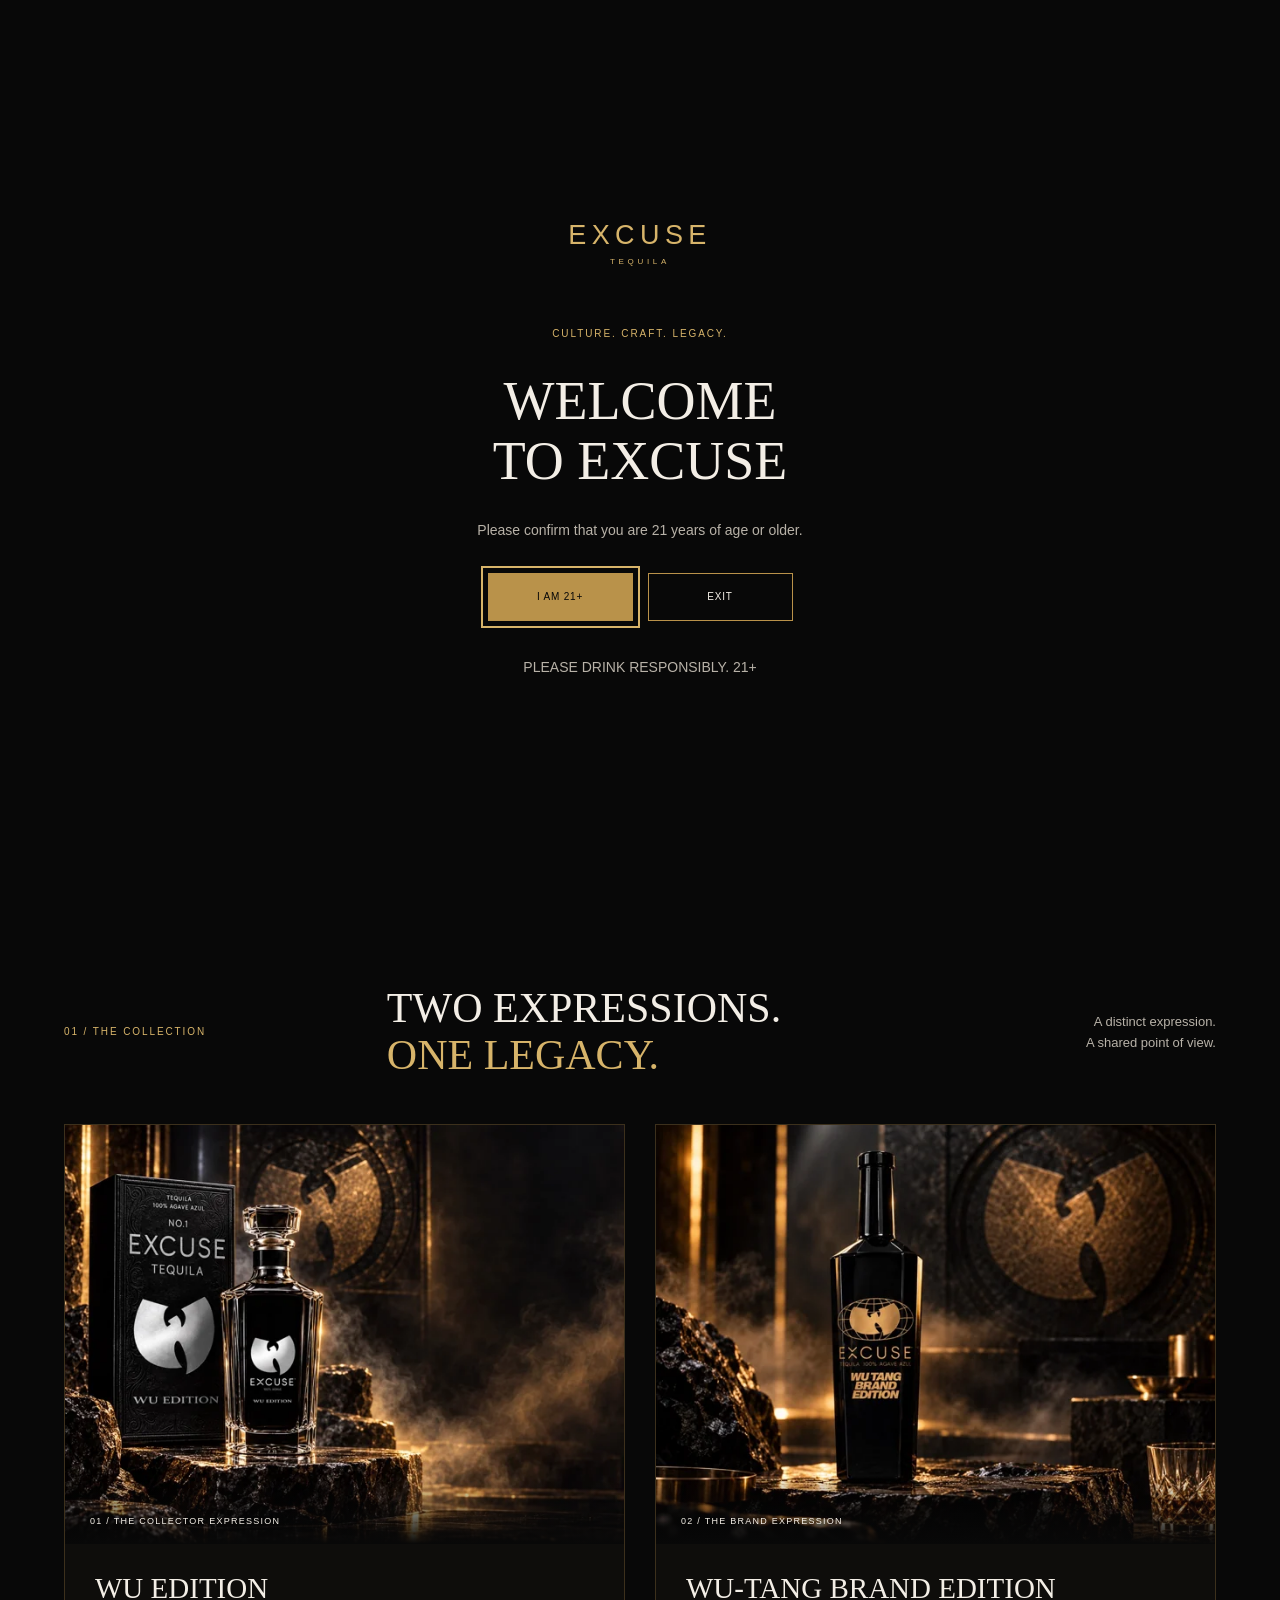
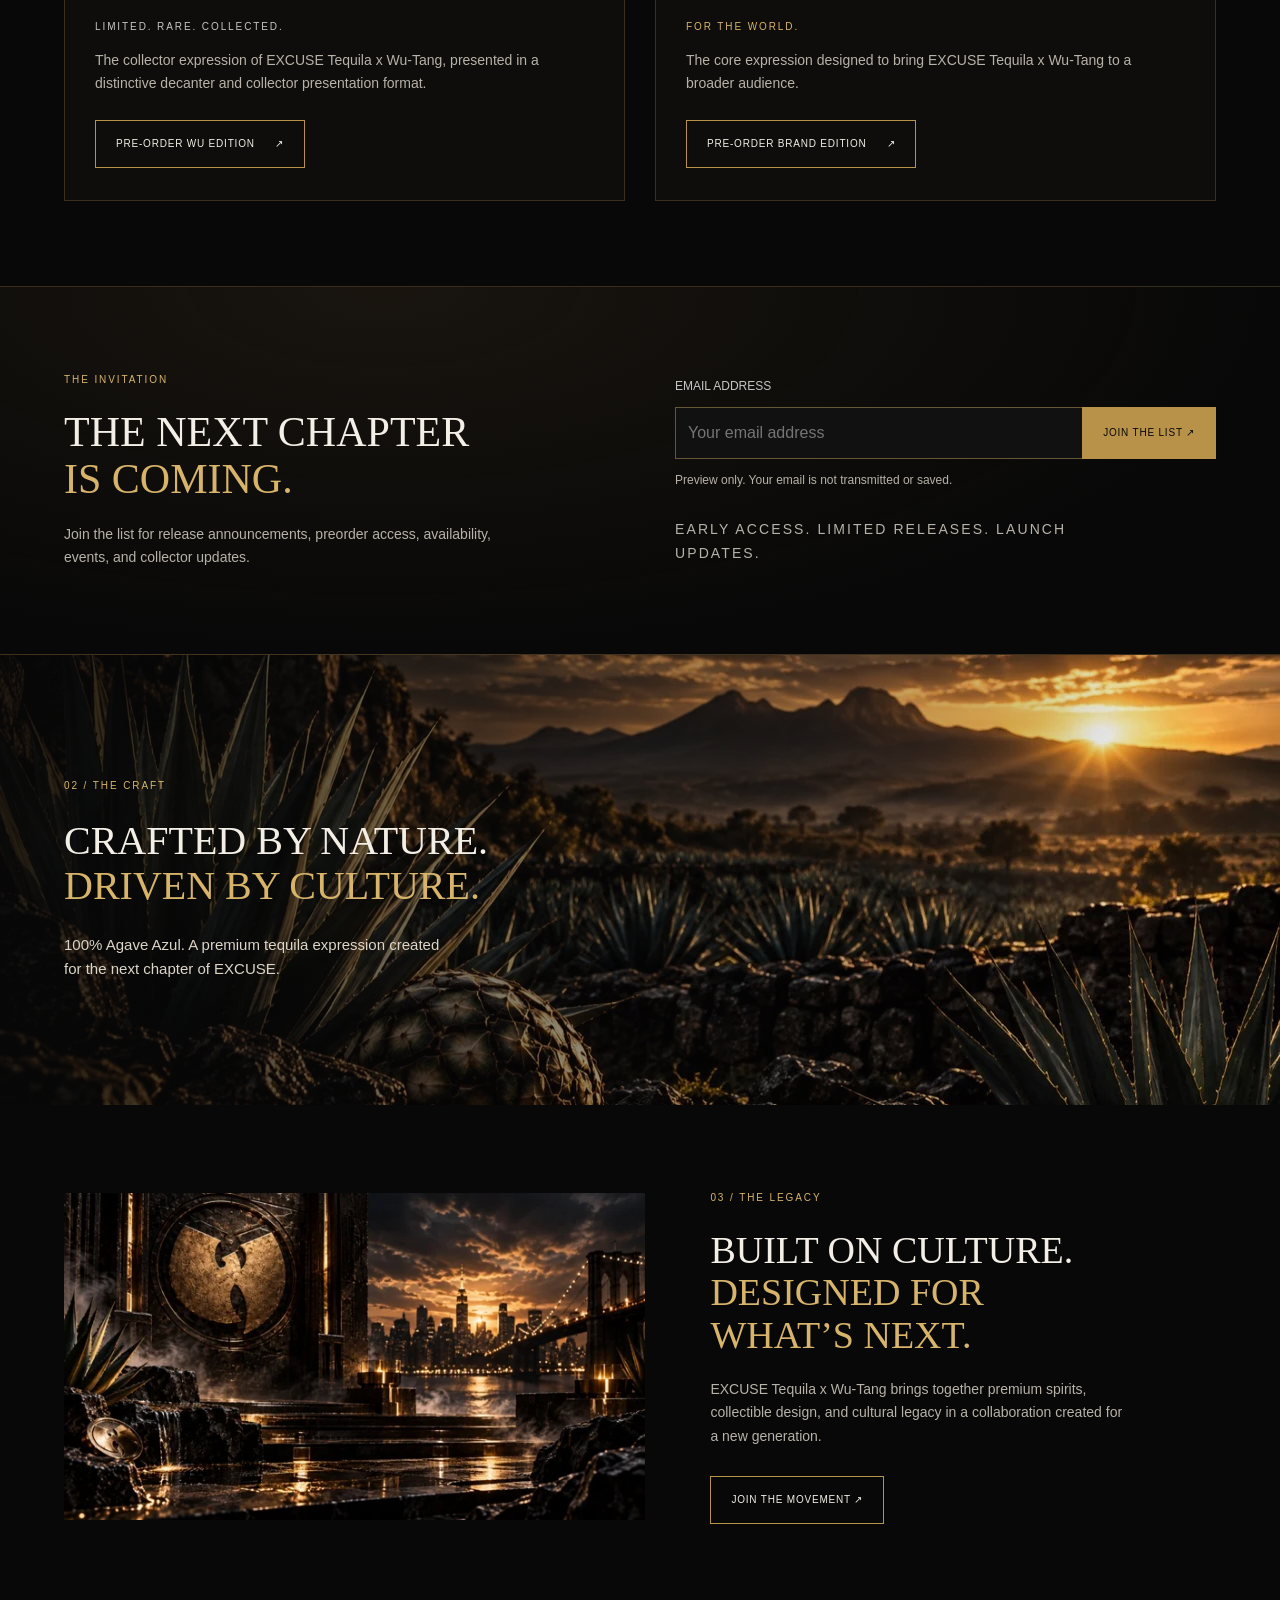
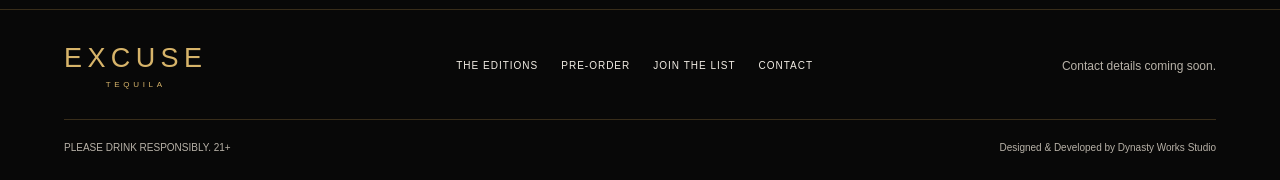
==== index.html @ 91ad71b2 "Publish coming-soon splash page with preorder interest preview" ====
<!doctype html>
<html lang="en"><head><meta charset="UTF-8"><meta name="viewport" content="width=device-width, initial-scale=1"><meta name="theme-color" content="#080808"><title>EXCUSE Tequila x Wu-Tang | Coming Soon</title><meta name="description" content="EXCUSE Tequila x Wu-Tang is coming soon. Discover the limited WU Edition and Wu-Tang Brand Edition and register for preorder access and launch updates."><meta property="og:title" content="EXCUSE Tequila x Wu-Tang | Coming Soon"><meta property="og:description" content="Two editions. One legacy. Register for preorder access and launch updates."><meta property="og:type" content="website"><meta property="og:image" content="https://ernestyearby-svg.github.io/wutang-excuse/hero-desktop.jpg"><link rel="preload" as="image" href="hero-desktop.webp" media="(min-width: 701px)"><link rel="preload" as="image" href="hero-mobile.webp" media="(max-width: 700px)"><link rel="stylesheet" href="styles.css?v=7"><script type="module" src="app.js?v=7"></script></head>
<body>
<dialog id="age-gate" aria-labelledby="age-title"><div class="gate-inner"><span class="wordmark">EXCUSE<small>TEQUILA</small></span><p class="eyebrow">CULTURE. CRAFT. LEGACY.</p><h2 id="age-title">WELCOME<br>TO EXCUSE</h2><p>Please confirm that you are 21 years of age or older.</p><div class="gate-actions"><button class="button gold" id="enter">I AM 21+</button><button class="button" id="exit">EXIT</button></div><p class="fine">PLEASE DRINK RESPONSIBLY. 21+</p></div></dialog>
<div id="site"><a class="skip" href="#main">Skip to content</a><header id="header"><a class="wordmark" href="#home" aria-label="EXCUSE Tequila home">EXCUSE<small>TEQUILA</small></a><nav aria-label="Main navigation"><a href="#editions">THE EDITIONS</a><button data-reserve>PRE-ORDER</button><a href="#signup">JOIN THE LIST</a></nav><button id="menu-toggle" aria-label="Open menu" aria-expanded="false" aria-controls="mobile-menu"><span></span><span></span></button></header>
<main id="main"><section class="hero" id="home"><picture><source media="(max-width:700px)" srcset="hero-mobile-640.webp 640w, hero-mobile.webp 720w" sizes="100vw"><img src="hero-desktop.webp" srcset="hero-desktop-640.webp 640w, hero-desktop.webp 1280w" sizes="100vw" width="1280" height="720" fetchpriority="high" alt="EXCUSE WU Edition decanter and presentation box beside the tall black Wu-Tang Brand Edition bottle"></picture><div class="hero-copy"><p class="eyebrow">EXCUSE TEQUILA x WU-TANG</p><h1>MORE THAN<br>TEQUILA.<em>IT’S A MOVEMENT.</em></h1><p class="hero-position">TWO EDITIONS. ONE LEGACY.</p><p class="hero-body">A collector expression and a bold brand edition, united by culture, craft, and legacy.</p><div class="hero-actions"><button class="button gold" data-reserve>PRE-ORDER <span aria-hidden="true">↗</span></button><a class="button" href="#editions">EXPLORE THE EDITIONS</a></div><p class="micro">100% AGAVE AZUL</p></div><div class="hero-caption"><span>THE COLLABORATION / COMING SOON</span><a href="#editions">DISCOVER BELOW ↓</a></div></section>
<section class="editions section" id="editions"><div class="section-heading"><p class="eyebrow">01 / THE COLLECTION</p><h2>TWO EXPRESSIONS.<br><em>ONE LEGACY.</em></h2><p>A distinct expression.<br>A shared point of view.</p></div><div class="edition-grid"><article><div class="product-image"><img src="wu-edition.webp" srcset="wu-edition-640.webp 640w, wu-edition.webp 1280w" sizes="(max-width:700px) 88vw, 45vw" width="1280" height="960" loading="lazy" alt="WU Edition crystal-style decanter with silver Wu treatment and presentation box"><span>01 / THE COLLECTOR EXPRESSION</span></div><div class="product-copy"><h3>WU EDITION</h3><p class="eyebrow silver">LIMITED. RARE. COLLECTED.</p><p>The collector expression of EXCUSE Tequila x Wu-Tang, presented in a distinctive decanter and collector presentation format.</p><button class="button" data-reserve="wu">PRE-ORDER WU EDITION <span aria-hidden="true">↗</span></button></div></article><article><div class="product-image"><img src="brand-edition.webp" srcset="brand-edition-640.webp 640w, brand-edition.webp 1280w" sizes="(max-width:700px) 88vw, 45vw" width="1280" height="960" loading="lazy" alt="Tall black Wu-Tang Brand Edition bottle with gold Wu and EXCUSE treatment"><span>02 / THE BRAND EXPRESSION</span></div><div class="product-copy"><h3>WU-TANG BRAND EDITION</h3><p class="eyebrow">FOR THE WORLD.</p><p>The core expression designed to bring EXCUSE Tequila x Wu-Tang to a broader audience.</p><button class="button" data-reserve="brand">PRE-ORDER BRAND EDITION <span aria-hidden="true">↗</span></button></div></article></div></section>
<section class="signup section" id="signup"><div><p class="eyebrow">THE INVITATION</p><h2>THE NEXT CHAPTER<br><em>IS COMING.</em></h2><p>Join the list for release announcements, preorder access, availability, events, and collector updates.</p></div><div><form id="signup-form"><label for="signup-email">EMAIL ADDRESS</label><div class="email-row"><input id="signup-email" name="email" type="email" autocomplete="email" placeholder="Your email address" required maxlength="254"><button class="button gold" type="submit">JOIN THE LIST ↗</button></div><p class="fine">Preview only. Your email is not transmitted or saved.</p></form><div id="signup-success" class="success" role="status" hidden><h3>YOU’RE ON THE LIST.</h3><p>Thank you for your interest in the next chapter.</p><p class="fine">Preview complete. No email has been submitted.</p></div><p class="micro signup-note">EARLY ACCESS. LIMITED RELEASES. LAUNCH UPDATES.</p></div></section>
<section class="craft" id="craft"><img src="agave.webp" srcset="agave-640.webp 640w, agave.webp 1280w" sizes="100vw" width="1280" height="720" alt="Agave plants in a valley at golden hour" loading="lazy"><div><p class="eyebrow">02 / THE CRAFT</p><h2>CRAFTED BY NATURE.<br><em>DRIVEN BY CULTURE.</em></h2><p>100% Agave Azul. A premium tequila expression created for the next chapter of EXCUSE.</p></div></section>
<section class="culture section" id="culture"><div class="culture-art"><img src="legacy.webp" srcset="legacy-640.webp 640w, legacy.webp 1280w" sizes="(max-width:700px) 88vw, 45vw" width="1280" height="720" alt="Approved stone architecture, gold light and New York skyline" loading="lazy"></div><div class="culture-copy"><p class="eyebrow">03 / THE LEGACY</p><h2>BUILT ON CULTURE.<br><em>DESIGNED FOR<br>WHAT’S NEXT.</em></h2><p>EXCUSE Tequila x Wu-Tang brings together premium spirits, collectible design, and cultural legacy in a collaboration created for a new generation.</p><a class="button" href="#signup">JOIN THE MOVEMENT ↗</a></div></section>
</main><footer id="contact"><div class="footer-top"><a class="wordmark" href="#home">EXCUSE<small>TEQUILA</small></a><nav aria-label="Footer navigation"><a href="#editions">THE EDITIONS</a><button data-reserve>PRE-ORDER</button><a href="#signup">JOIN THE LIST</a><a href="#contact-note">CONTACT</a></nav><p class="fine" id="contact-note">Contact details coming soon.</p></div><div class="footer-bottom"><span>PLEASE DRINK RESPONSIBLY. 21+</span><span>Designed &amp; Developed by Dynasty Works Studio</span></div></footer></div>
<dialog id="mobile-menu" aria-label="Navigation"><button class="close" id="menu-close" aria-label="Close menu">CLOSE ×</button><p class="eyebrow">EXCUSE TEQUILA x WU-TANG</p><nav><a href="#editions">The editions</a><button data-reserve>Pre-order</button><a href="#signup">Join the list</a></nav><p class="fine">TWO EDITIONS. ONE LEGACY.</p></dialog>
<dialog id="reservation" aria-labelledby="reserve-title"><button class="close" id="reserve-close" aria-label="Close reservation">CLOSE ×</button><div class="reserve-intro"><p class="eyebrow">YOUR NEXT CHAPTER</p><h2 id="reserve-title">RESERVE<br><em>YOUR EDITION.</em></h2><p>Register your preorder interest.</p><p class="fine">Preview reservation only. No payment, purchase or allocation. Details are not transmitted or saved.</p></div><form id="reserve-form"><div class="fields"><label>First Name<input name="firstName" autocomplete="given-name" required maxlength="80"></label><label>Last Name<input name="lastName" autocomplete="family-name" required maxlength="80"></label><label>Email<input name="email" type="email" autocomplete="email" required maxlength="254"></label><label>Mobile Phone<input name="phone" type="tel" autocomplete="tel" required pattern="[+0-9() .-]{7,25}" maxlength="25" title="Enter a phone number with 7–25 characters."></label><label>State<select name="state" autocomplete="address-level1" required><option value="">Select state</option></select></label><label>Zip Code<input name="zip" autocomplete="postal-code" inputmode="numeric" pattern="[0-9]{5}(-[0-9]{4})?" maxlength="10" title="Enter a five-digit ZIP code or ZIP+4." required></label><label>Product<select name="edition" required><option value="wu">WU Edition</option><option value="brand">Brand Edition</option></select></label><label>Quantity<select name="quantity" required><option>1</option><option>2</option><option>3</option><option>4+</option></select></label></div><label class="check"><input type="checkbox" name="age" required><span>I confirm that I am 21 years of age or older.</span></label><label class="check"><input type="checkbox" name="consent" required><span>I agree to receive updates regarding EXCUSE Tequila availability and release information.</span></label><button class="button gold submit" type="submit">CONTINUE TO PRE-ORDER ↗</button></form><div id="reserve-success" class="success" role="status" tabindex="-1" hidden><p class="eyebrow">PREVIEW CONFIRMATION</p><h3>YOU’RE ON THE LIST.</h3><p>Your EXCUSE Tequila preorder interest has been received. We’ll contact you with availability and next steps.</p><p class="fine">This is a demonstration of the confirmation experience. No details were submitted, and no reservation or follow-up was created.</p><button class="button" id="reserve-done">BACK TO THE COLLECTION</button></div></dialog>
</body></html>
---- styles.css ----
:root{color-scheme:dark;--bg:#080808;--panel:#111;--gold:#b9924a;--warm:#d7b46a;--ivory:#f3eee6;--silver:#c6c6c6;--muted:#b8b2a8;--line:#b9924a45}*{box-sizing:border-box}html{scroll-behavior:smooth;scroll-padding-top:90px}body{margin:0;background:var(--bg);color:var(--ivory);font:16px/1.65 Arial,Helvetica,sans-serif}body:has(dialog[open]){overflow:hidden}a{color:inherit;text-decoration:none}button,input,select{font:inherit}button{cursor:pointer;color:inherit}button,a,input,select{-webkit-tap-highlight-color:transparent}button:focus-visible,a:focus-visible,input:focus-visible,select:focus-visible{outline:2px solid var(--warm);outline-offset:5px}h1,h2,h3,p{margin:0}h1,h2,h3{font-family:Georgia,'Times New Roman',serif;font-weight:400;line-height:1.12}em{font-style:normal;color:var(--warm)}img{display:block;max-width:100%}[hidden]{display:none!important}.eyebrow{font-size:10px;letter-spacing:.19em;color:var(--warm)}.fine{font-size:12px;line-height:1.6;color:var(--muted)}.micro{font-size:9px;letter-spacing:.15em}.silver{color:var(--silver)}.wordmark{display:inline-block;font-size:27px;letter-spacing:.2em;line-height:1;color:var(--warm)}.wordmark small{display:block;text-align:center;font-size:8px;letter-spacing:.46em;margin-top:9px}.button{display:inline-flex;justify-content:center;align-items:center;gap:20px;min-height:48px;padding:14px 20px;border:1px solid var(--gold);background:transparent;color:var(--ivory);font-size:10px;letter-spacing:.08em;line-height:1.4;transition:background .2s,color .2s}.button:hover{background:var(--gold);color:var(--bg)}.gold{background:var(--gold);color:var(--bg)}.gold:hover{background:var(--warm)}header{height:80px;position:fixed;inset:0 0 auto;z-index:10;display:flex;justify-content:space-between;align-items:center;padding:0 4%;border-bottom:1px solid var(--line);background:linear-gradient(#080808bb,#08080822);transition:background .25s}header.scrolled{background:#080808f5}nav{display:flex;align-items:center;gap:32px}nav a,nav button{font-size:10px;letter-spacing:.1em;min-height:44px;display:flex;align-items:center;background:none;border:0;padding:0}nav a:hover,nav button:hover{color:var(--warm)}header nav>a:last-child{border:1px solid var(--gold);padding:0 22px}#menu-toggle{display:none}.hero{position:relative;min-height:720px;height:100svh;max-height:1040px;display:flex;align-items:center;border-bottom:1px solid var(--line);isolation:isolate;padding-top:80px}.hero picture{position:absolute;inset:80px 0 0;z-index:-2;background:#0b0906}.hero picture img{width:100%;height:100%;object-fit:contain}.hero:after{content:'';position:absolute;inset:80px 0 0;z-index:-1;background:linear-gradient(90deg,transparent 50%,#08080845)}.hero-copy{margin-left:55%;width:41%;padding:40px 0}.hero h1{font-size:clamp(44px,4.6vw,72px);letter-spacing:-.025em;margin:24px 0}.hero h1 em{display:block;font-size:.51em;letter-spacing:.015em;line-height:1.5}.hero-position{font-size:11px;letter-spacing:.15em;margin:22px 0 14px}.hero-body{font-size:14px;max-width:370px;color:#d1c9bc}.hero-actions{display:flex;gap:12px;margin:25px 0}.hero-caption{position:absolute;bottom:24px;left:4%;right:4%;display:flex;justify-content:space-between;font-size:9px;letter-spacing:.15em;color:var(--muted)}.section{padding:85px 5%}.section-heading{display:grid;grid-template-columns:1fr 1.7fr 1fr;align-items:center;gap:25px;margin-bottom:45px}.section-heading h2{font-size:42px}.section-heading>p:last-child{text-align:right;color:var(--muted);font-size:13px}.edition-grid{display:grid;grid-template-columns:1fr 1fr;gap:30px}.edition-grid article{border:1px solid var(--line);background:#0e0d0b;display:flex;flex-direction:column}.product-image{position:relative}.product-image img{width:100%;height:auto;aspect-ratio:4/3;object-fit:contain}.product-image>span{position:absolute;bottom:0;left:0;right:0;padding:35px 25px 15px;background:linear-gradient(transparent,#080808);font-size:9px;letter-spacing:.14em}.product-copy{padding:28px 30px 32px;flex:1;display:flex;flex-direction:column;align-items:flex-start}.product-copy h3{font-size:29px}.product-copy .eyebrow{margin:14px 0}.product-copy>p:not(.eyebrow){font-size:14px;color:var(--muted);margin-bottom:25px;max-width:460px}.product-copy .button{margin-top:auto}.signup{border-block:1px solid var(--line);background:radial-gradient(ellipse at 30% 0,#32271966,transparent 70%);display:grid;grid-template-columns:1fr 1fr;gap:70px;align-items:center}.signup h2{font-size:42px;margin:20px 0}.signup>div>p:not(.eyebrow){max-width:450px;font-size:14px;color:var(--muted)}label{display:block;font-size:12px;color:var(--silver)}input,select{border:1px solid #665735;background:#111;color:var(--ivory);border-radius:0;padding:12px;min-height:48px;width:100%;font-size:16px;min-width:0}input:focus,select:focus{border-color:var(--warm)}.email-row{display:flex;margin-top:10px}.email-row input{flex:1;border-right:0}.email-row button{white-space:nowrap}.signup form .fine{margin-top:12px}.signup-note{margin-top:28px;color:var(--warm)}.craft{position:relative;min-height:450px;display:flex;align-items:center;padding:65px 5%;isolation:isolate}.craft>img{position:absolute;inset:0;z-index:-2;width:100%;height:100%;object-fit:cover}.craft:after{content:'';position:absolute;inset:0;z-index:-1;background:linear-gradient(90deg,#080808e6,#08080866,transparent)}.craft h2{font-size:40px;margin:24px 0}.craft p:last-child{max-width:390px;font-size:15px;color:#ddd5c8}.culture{display:grid;grid-template-columns:1.15fr 1fr;align-items:center;gap:65px}.culture-art img{width:100%;height:auto;aspect-ratio:16/9}.culture h2{font-size:38px;margin:22px 0}.culture-copy>p:not(.eyebrow){font-size:14px;color:var(--muted);max-width:420px}.culture .button{margin-top:28px}footer{padding:35px 5% 24px;border-top:1px solid var(--line)}.footer-top{display:flex;align-items:center;justify-content:space-between;gap:25px;padding-bottom:30px}.footer-top nav{gap:23px}.footer-bottom{border-top:1px solid var(--line);padding-top:20px;display:flex;justify-content:space-between;gap:20px;font-size:10px;color:var(--muted)}dialog{border:0;padding:0;color:var(--ivory);background:var(--bg)}dialog::backdrop{background:#000b;backdrop-filter:blur(5px)}#age-gate{width:100%;height:100%;max-width:none;max-height:none;margin:0;display:none;place-items:center;padding:30px}#age-gate[open]{display:grid}.gate-inner{text-align:center;width:min(100%,470px)}.gate-inner>.wordmark{margin-bottom:60px}.gate-inner h2{font-size:54px;margin:28px 0}.gate-inner>p:not(.eyebrow){color:var(--muted);font-size:14px}.gate-actions{display:flex;justify-content:center;gap:15px;margin:30px 0}.gate-actions .button{min-width:145px}.gate-inner .fine{margin-top:35px}#mobile-menu{width:100%;height:100%;max-width:none;max-height:none;padding:110px 8%;margin:0}#mobile-menu nav{display:flex;flex-direction:column;align-items:flex-start;gap:25px;margin:55px 0}#mobile-menu nav a,#mobile-menu nav button{font:36px Georgia,serif;letter-spacing:0}.close{position:absolute;right:24px;top:20px;border:0;background:transparent;font-size:11px;letter-spacing:.1em;min-height:44px;padding:10px}#reservation{width:min(680px,100%);max-width:100%;height:100dvh;max-height:100%;margin:0 0 0 auto;border-left:1px solid var(--line);padding:75px 40px 40px;overflow-y:auto}.reserve-intro h2{font-size:43px;margin:17px 0}.reserve-intro>p:not(.eyebrow){margin-top:10px}.reserve-intro .fine{max-width:490px}.fields{display:grid;grid-template-columns:1fr 1fr;gap:18px;margin:30px 0}.fields input,.fields select{margin-top:6px}.check{display:flex;gap:12px;margin:18px 0;align-items:flex-start;font-size:12px}.check input{width:19px;min-height:19px;height:19px;flex:none;accent-color:var(--gold);margin:2px 0}.submit{width:100%;margin-top:12px}.success{padding:28px 0}.success h3{font-size:30px;margin:12px 0 20px}.success p{margin-bottom:18px}.skip{position:fixed;top:-100px;left:20px;z-index:100;background:#080808;padding:12px}.skip:focus{top:10px}
@media(max-width:1100px){.hero h1{font-size:48px}.hero-actions{flex-direction:column;align-items:flex-start}.hero-actions .button{min-width:225px}.section-heading{grid-template-columns:1fr 2fr}.section-heading>p:last-child{display:none}.culture{gap:35px}.culture h2{font-size:30px}.signup{gap:35px}.signup h2{font-size:35px}.footer-top{flex-wrap:wrap}.footer-top>.fine{width:100%}}
@media(min-width:701px) and (max-width:900px){.hero{min-height:680px;height:85svh;max-height:800px}.hero-copy{width:42%;margin-left:54%}.hero h1{font-size:40px}.hero-body{font-size:13px}.hero-position{font-size:9px}.hero-copy>.eyebrow{font-size:9px}.hero picture img{object-fit:cover;object-position:left center}.section{padding:60px 5%}.section-heading h2{font-size:36px}.product-copy{padding:23px}.product-copy h3{font-size:24px}.edition-grid{gap:20px}.signup{grid-template-columns:1fr}.culture{grid-template-columns:1fr 1fr}.culture h2{font-size:28px}}
@media(max-width:700px){header{height:68px;padding:0 6%;background:#080808de}header nav{display:none}#menu-toggle{display:flex;justify-content:center;flex-direction:column;gap:7px;width:44px;height:44px;background:none;border:0}#menu-toggle span{height:1px;width:26px;background:var(--ivory)}.wordmark{font-size:25px}.hero{height:auto;min-height:100svh;max-height:none;display:block;padding-top:68px}.hero picture{position:relative;inset:auto;display:block;width:100%;height:clamp(310px,43svh,430px);z-index:auto;overflow:hidden}.hero picture img{object-fit:cover;object-position:center 58%;height:100%;width:100%}.hero:after,.hero-caption{display:none}.hero-copy{width:auto;margin:0;padding:23px 6% 29px;text-align:center;background:linear-gradient(#100d08,#080808)}.hero h1{font-size:38px;margin:12px 0}.hero h1 em{font-size:.58em}.hero-copy>.eyebrow{font-size:9px;letter-spacing:.12em}.hero-position{margin:14px 0 9px;font-size:10px}.hero-body{font-size:13px;max-width:360px;margin:auto}.hero-actions{flex-direction:row;align-items:stretch;gap:9px;margin:18px 0}.hero-actions .button{min-width:0;flex:1;padding:12px 9px;font-size:9px;gap:9px}.hero .micro{font-size:8px}.section{padding:48px 6%}.section-heading{display:block;margin-bottom:28px}.section-heading h2{font-size:34px;margin-top:18px}.edition-grid{grid-template-columns:1fr;gap:28px}.product-copy{padding:25px}.product-copy h3{font-size:27px}.product-copy .button{width:100%}.signup{grid-template-columns:1fr;gap:28px}.signup h2{font-size:34px}.email-row{flex-direction:column;gap:10px}.email-row input{border-right:1px solid #665735}.craft{min-height:430px;padding:48px 6%}.craft h2{font-size:29px}.craft p:last-child{font-size:14px}.craft:after{background:#08080888}.culture{grid-template-columns:1fr;gap:28px}.culture h2{font-size:34px}.footer-top{align-items:flex-start;gap:25px}.footer-top nav{width:100%;flex-wrap:wrap;gap:10px 24px}.footer-bottom{flex-direction:column;gap:12px}.gate-inner>.wordmark{margin-bottom:35px}.gate-inner h2{font-size:44px}.gate-actions .button{min-width:0;flex:1}#reservation{padding:74px 22px 30px}.reserve-intro h2{font-size:36px}.fields{gap:15px 12px}.fields label{font-size:11px}}
@media(max-width:360px){.fields{grid-template-columns:1fr}.hero-actions{flex-direction:column}.hero h1{font-size:34px}}
@media(prefers-reduced-motion:reduce){html{scroll-behavior:auto}*{animation:none!important;transition:none!important}}
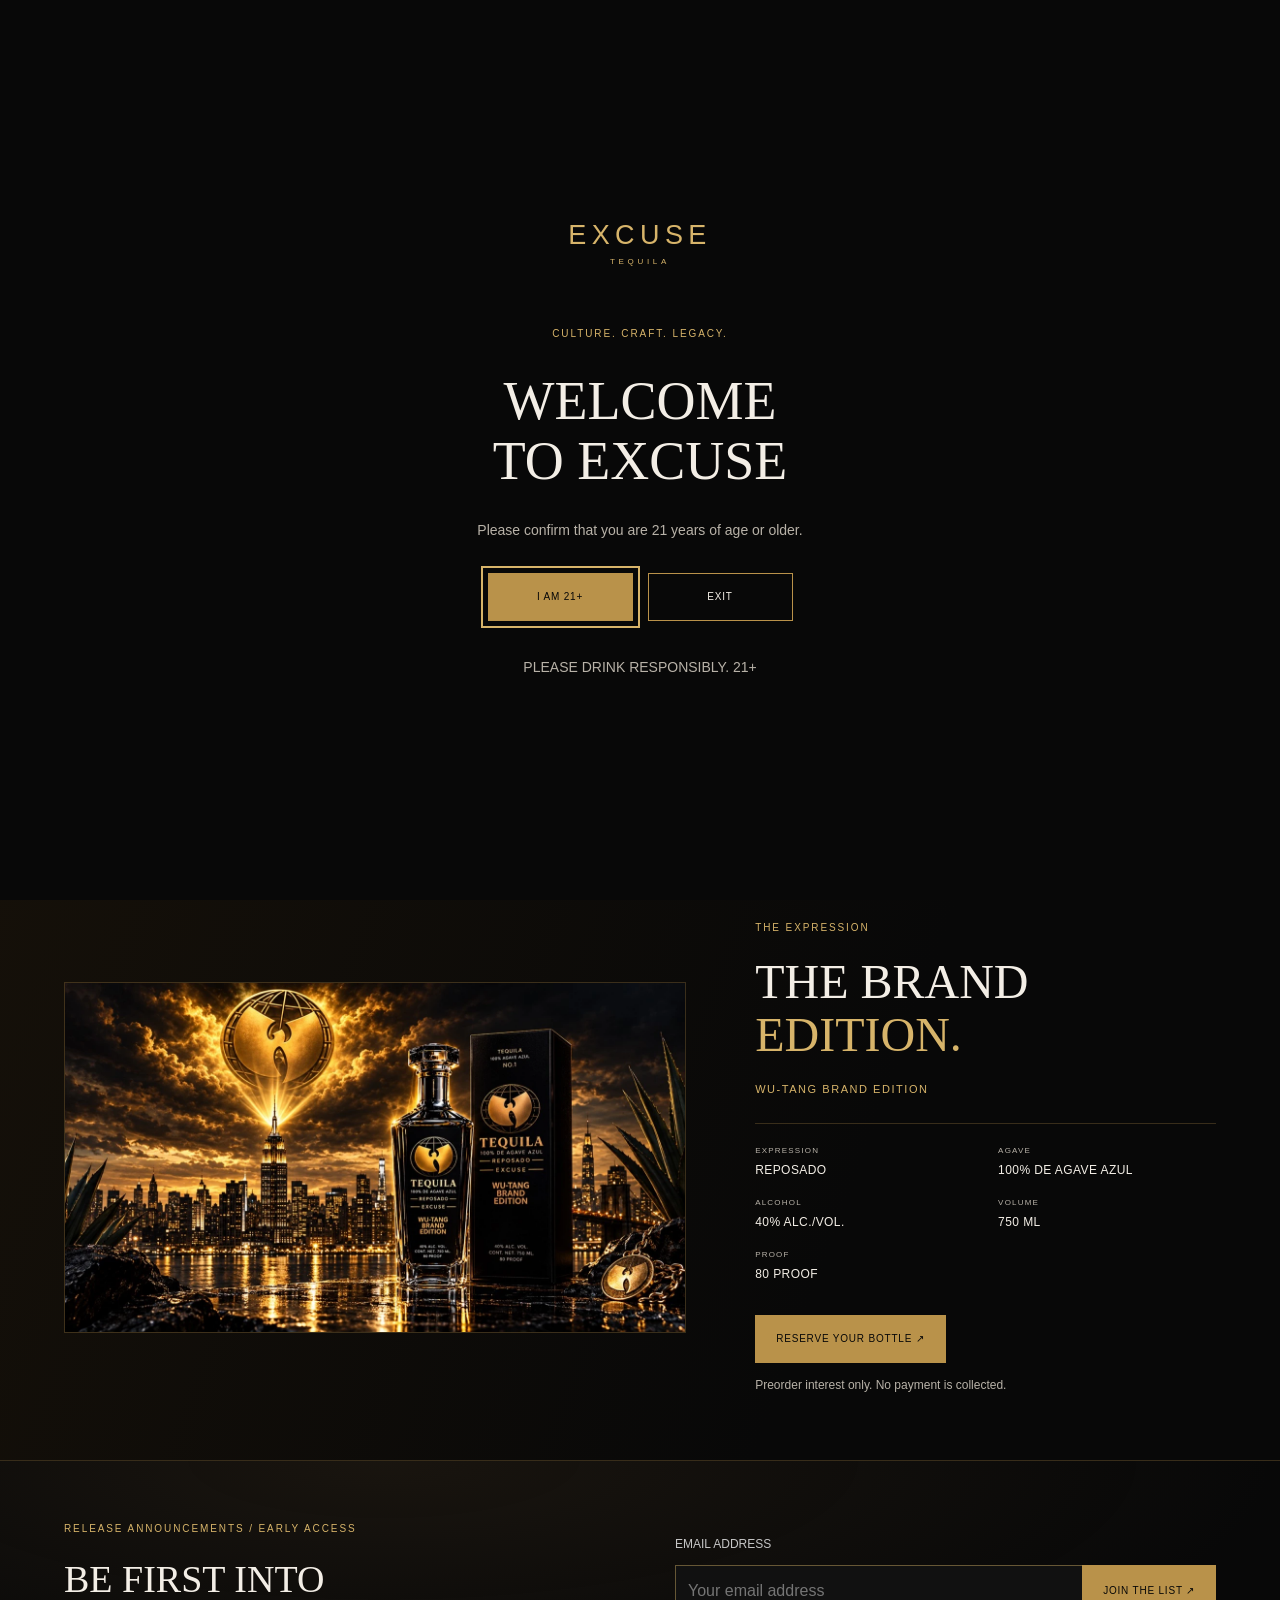
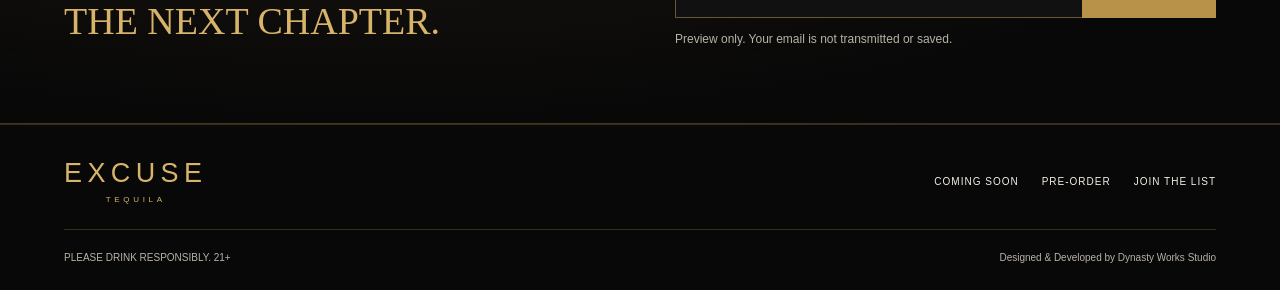
==== commit db41303e: "Update splash page with approved NYC Reposado artwork" ====
--- a/index.html
+++ b/index.html
@@ -1,14 +1,12 @@
 <!doctype html>
-<html lang="en"><head><meta charset="UTF-8"><meta name="viewport" content="width=device-width, initial-scale=1"><meta name="theme-color" content="#080808"><title>EXCUSE Tequila x Wu-Tang | Coming Soon</title><meta name="description" content="EXCUSE Tequila x Wu-Tang is coming soon. Discover the limited WU Edition and Wu-Tang Brand Edition and register for preorder access and launch updates."><meta property="og:title" content="EXCUSE Tequila x Wu-Tang | Coming Soon"><meta property="og:description" content="Two editions. One legacy. Register for preorder access and launch updates."><meta property="og:type" content="website"><meta property="og:image" content="https://ernestyearby-svg.github.io/wutang-excuse/hero-desktop.jpg"><link rel="preload" as="image" href="hero-desktop.webp" media="(min-width: 701px)"><link rel="preload" as="image" href="hero-mobile.webp" media="(max-width: 700px)"><link rel="stylesheet" href="styles.css?v=7"><script type="module" src="app.js?v=7"></script></head>
+<html lang="en"><head><meta charset="UTF-8"><meta name="viewport" content="width=device-width, initial-scale=1"><meta name="theme-color" content="#080808"><title>EXCUSE Tequila x Wu-Tang | Coming Soon</title><meta name="description" content="EXCUSE Tequila x Wu-Tang Brand Edition Reposado is coming soon. Register for preorder interest and launch updates."><meta property="og:title" content="EXCUSE Tequila x Wu-Tang | Coming Soon"><meta property="og:description" content="Reposado. Rooted in culture. Register for preorder interest and launch updates."><meta property="og:type" content="website"><meta property="og:image" content="https://ernestyearby-svg.github.io/wutang-excuse/nyc-hero.webp"><link rel="preload" as="image" href="nyc-hero.webp" media="(min-width: 701px)"><link rel="preload" as="image" href="nyc-mobile.webp" media="(max-width: 700px)"><link rel="stylesheet" href="styles.css?v=8"><script type="module" src="app.js?v=8"></script></head>
 <body>
 <dialog id="age-gate" aria-labelledby="age-title"><div class="gate-inner"><span class="wordmark">EXCUSE<small>TEQUILA</small></span><p class="eyebrow">CULTURE. CRAFT. LEGACY.</p><h2 id="age-title">WELCOME<br>TO EXCUSE</h2><p>Please confirm that you are 21 years of age or older.</p><div class="gate-actions"><button class="button gold" id="enter">I AM 21+</button><button class="button" id="exit">EXIT</button></div><p class="fine">PLEASE DRINK RESPONSIBLY. 21+</p></div></dialog>
-<div id="site"><a class="skip" href="#main">Skip to content</a><header id="header"><a class="wordmark" href="#home" aria-label="EXCUSE Tequila home">EXCUSE<small>TEQUILA</small></a><nav aria-label="Main navigation"><a href="#editions">THE EDITIONS</a><button data-reserve>PRE-ORDER</button><a href="#signup">JOIN THE LIST</a></nav><button id="menu-toggle" aria-label="Open menu" aria-expanded="false" aria-controls="mobile-menu"><span></span><span></span></button></header>
-<main id="main"><section class="hero" id="home"><picture><source media="(max-width:700px)" srcset="hero-mobile-640.webp 640w, hero-mobile.webp 720w" sizes="100vw"><img src="hero-desktop.webp" srcset="hero-desktop-640.webp 640w, hero-desktop.webp 1280w" sizes="100vw" width="1280" height="720" fetchpriority="high" alt="EXCUSE WU Edition decanter and presentation box beside the tall black Wu-Tang Brand Edition bottle"></picture><div class="hero-copy"><p class="eyebrow">EXCUSE TEQUILA x WU-TANG</p><h1>MORE THAN<br>TEQUILA.<em>IT’S A MOVEMENT.</em></h1><p class="hero-position">TWO EDITIONS. ONE LEGACY.</p><p class="hero-body">A collector expression and a bold brand edition, united by culture, craft, and legacy.</p><div class="hero-actions"><button class="button gold" data-reserve>PRE-ORDER <span aria-hidden="true">↗</span></button><a class="button" href="#editions">EXPLORE THE EDITIONS</a></div><p class="micro">100% AGAVE AZUL</p></div><div class="hero-caption"><span>THE COLLABORATION / COMING SOON</span><a href="#editions">DISCOVER BELOW ↓</a></div></section>
-<section class="editions section" id="editions"><div class="section-heading"><p class="eyebrow">01 / THE COLLECTION</p><h2>TWO EXPRESSIONS.<br><em>ONE LEGACY.</em></h2><p>A distinct expression.<br>A shared point of view.</p></div><div class="edition-grid"><article><div class="product-image"><img src="wu-edition.webp" srcset="wu-edition-640.webp 640w, wu-edition.webp 1280w" sizes="(max-width:700px) 88vw, 45vw" width="1280" height="960" loading="lazy" alt="WU Edition crystal-style decanter with silver Wu treatment and presentation box"><span>01 / THE COLLECTOR EXPRESSION</span></div><div class="product-copy"><h3>WU EDITION</h3><p class="eyebrow silver">LIMITED. RARE. COLLECTED.</p><p>The collector expression of EXCUSE Tequila x Wu-Tang, presented in a distinctive decanter and collector presentation format.</p><button class="button" data-reserve="wu">PRE-ORDER WU EDITION <span aria-hidden="true">↗</span></button></div></article><article><div class="product-image"><img src="brand-edition.webp" srcset="brand-edition-640.webp 640w, brand-edition.webp 1280w" sizes="(max-width:700px) 88vw, 45vw" width="1280" height="960" loading="lazy" alt="Tall black Wu-Tang Brand Edition bottle with gold Wu and EXCUSE treatment"><span>02 / THE BRAND EXPRESSION</span></div><div class="product-copy"><h3>WU-TANG BRAND EDITION</h3><p class="eyebrow">FOR THE WORLD.</p><p>The core expression designed to bring EXCUSE Tequila x Wu-Tang to a broader audience.</p><button class="button" data-reserve="brand">PRE-ORDER BRAND EDITION <span aria-hidden="true">↗</span></button></div></article></div></section>
-<section class="signup section" id="signup"><div><p class="eyebrow">THE INVITATION</p><h2>THE NEXT CHAPTER<br><em>IS COMING.</em></h2><p>Join the list for release announcements, preorder access, availability, events, and collector updates.</p></div><div><form id="signup-form"><label for="signup-email">EMAIL ADDRESS</label><div class="email-row"><input id="signup-email" name="email" type="email" autocomplete="email" placeholder="Your email address" required maxlength="254"><button class="button gold" type="submit">JOIN THE LIST ↗</button></div><p class="fine">Preview only. Your email is not transmitted or saved.</p></form><div id="signup-success" class="success" role="status" hidden><h3>YOU’RE ON THE LIST.</h3><p>Thank you for your interest in the next chapter.</p><p class="fine">Preview complete. No email has been submitted.</p></div><p class="micro signup-note">EARLY ACCESS. LIMITED RELEASES. LAUNCH UPDATES.</p></div></section>
-<section class="craft" id="craft"><img src="agave.webp" srcset="agave-640.webp 640w, agave.webp 1280w" sizes="100vw" width="1280" height="720" alt="Agave plants in a valley at golden hour" loading="lazy"><div><p class="eyebrow">02 / THE CRAFT</p><h2>CRAFTED BY NATURE.<br><em>DRIVEN BY CULTURE.</em></h2><p>100% Agave Azul. A premium tequila expression created for the next chapter of EXCUSE.</p></div></section>
-<section class="culture section" id="culture"><div class="culture-art"><img src="legacy.webp" srcset="legacy-640.webp 640w, legacy.webp 1280w" sizes="(max-width:700px) 88vw, 45vw" width="1280" height="720" alt="Approved stone architecture, gold light and New York skyline" loading="lazy"></div><div class="culture-copy"><p class="eyebrow">03 / THE LEGACY</p><h2>BUILT ON CULTURE.<br><em>DESIGNED FOR<br>WHAT’S NEXT.</em></h2><p>EXCUSE Tequila x Wu-Tang brings together premium spirits, collectible design, and cultural legacy in a collaboration created for a new generation.</p><a class="button" href="#signup">JOIN THE MOVEMENT ↗</a></div></section>
-</main><footer id="contact"><div class="footer-top"><a class="wordmark" href="#home">EXCUSE<small>TEQUILA</small></a><nav aria-label="Footer navigation"><a href="#editions">THE EDITIONS</a><button data-reserve>PRE-ORDER</button><a href="#signup">JOIN THE LIST</a><a href="#contact-note">CONTACT</a></nav><p class="fine" id="contact-note">Contact details coming soon.</p></div><div class="footer-bottom"><span>PLEASE DRINK RESPONSIBLY. 21+</span><span>Designed &amp; Developed by Dynasty Works Studio</span></div></footer></div>
-<dialog id="mobile-menu" aria-label="Navigation"><button class="close" id="menu-close" aria-label="Close menu">CLOSE ×</button><p class="eyebrow">EXCUSE TEQUILA x WU-TANG</p><nav><a href="#editions">The editions</a><button data-reserve>Pre-order</button><a href="#signup">Join the list</a></nav><p class="fine">TWO EDITIONS. ONE LEGACY.</p></dialog>
-<dialog id="reservation" aria-labelledby="reserve-title"><button class="close" id="reserve-close" aria-label="Close reservation">CLOSE ×</button><div class="reserve-intro"><p class="eyebrow">YOUR NEXT CHAPTER</p><h2 id="reserve-title">RESERVE<br><em>YOUR EDITION.</em></h2><p>Register your preorder interest.</p><p class="fine">Preview reservation only. No payment, purchase or allocation. Details are not transmitted or saved.</p></div><form id="reserve-form"><div class="fields"><label>First Name<input name="firstName" autocomplete="given-name" required maxlength="80"></label><label>Last Name<input name="lastName" autocomplete="family-name" required maxlength="80"></label><label>Email<input name="email" type="email" autocomplete="email" required maxlength="254"></label><label>Mobile Phone<input name="phone" type="tel" autocomplete="tel" required pattern="[+0-9() .-]{7,25}" maxlength="25" title="Enter a phone number with 7–25 characters."></label><label>State<select name="state" autocomplete="address-level1" required><option value="">Select state</option></select></label><label>Zip Code<input name="zip" autocomplete="postal-code" inputmode="numeric" pattern="[0-9]{5}(-[0-9]{4})?" maxlength="10" title="Enter a five-digit ZIP code or ZIP+4." required></label><label>Product<select name="edition" required><option value="wu">WU Edition</option><option value="brand">Brand Edition</option></select></label><label>Quantity<select name="quantity" required><option>1</option><option>2</option><option>3</option><option>4+</option></select></label></div><label class="check"><input type="checkbox" name="age" required><span>I confirm that I am 21 years of age or older.</span></label><label class="check"><input type="checkbox" name="consent" required><span>I agree to receive updates regarding EXCUSE Tequila availability and release information.</span></label><button class="button gold submit" type="submit">CONTINUE TO PRE-ORDER ↗</button></form><div id="reserve-success" class="success" role="status" tabindex="-1" hidden><p class="eyebrow">PREVIEW CONFIRMATION</p><h3>YOU’RE ON THE LIST.</h3><p>Your EXCUSE Tequila preorder interest has been received. We’ll contact you with availability and next steps.</p><p class="fine">This is a demonstration of the confirmation experience. No details were submitted, and no reservation or follow-up was created.</p><button class="button" id="reserve-done">BACK TO THE COLLECTION</button></div></dialog>
+<div id="site"><a class="skip" href="#main">Skip to content</a><header id="header"><a class="wordmark" href="#home" aria-label="EXCUSE Tequila home">EXCUSE<small>TEQUILA</small></a><nav aria-label="Main navigation"><a href="#home">COMING SOON</a><button data-reserve>PRE-ORDER</button><a href="#signup">JOIN THE LIST</a></nav><button id="menu-toggle" aria-label="Open menu" aria-expanded="false" aria-controls="mobile-menu"><span></span><span></span></button></header>
+<main id="main"><section class="hero nyc-hero" id="home"><picture><source media="(max-width:700px)" srcset="nyc-mobile-640.webp 640w, nyc-mobile.webp 720w" sizes="(max-width:700px) 60vw, 100vw"><img src="nyc-hero.webp" srcset="nyc-hero-640.webp 640w, nyc-hero.webp 1280w" sizes="100vw" width="1280" height="720" fetchpriority="high" alt="Gold Wu globe above the Empire State Building and New York skyline, with EXCUSE Reposado bottle and presentation box"></picture><div class="hero-copy"><p class="eyebrow">EXCUSE TEQUILA x WU-TANG</p><h1>REPOSADO.<em>ROOTED <br>IN CULTURE.</em></h1><p class="coming">COMING SOON</p><p class="micro">100% DE AGAVE AZUL</p><p class="hero-body">A bold new EXCUSE Tequila expression created at the intersection of premium spirits, culture and legacy.</p><div class="hero-actions"><button class="button gold" data-reserve>PRE-ORDER NOW <span aria-hidden="true">↗</span></button><a class="button" href="#signup">JOIN THE LIST</a></div></div><div class="hero-caption"><span>NEW YORK / A NEW CHAPTER</span><a href="#product">THE BRAND EDITION ↓</a></div></section>
+<section class="brand-product section" id="product"><div class="brand-photo"><img src="nyc-product.webp" srcset="nyc-product-640.webp 640w, nyc-product.webp 1280w" sizes="(max-width:700px) 88vw, 52vw" width="1280" height="720" loading="lazy" alt="EXCUSE Reposado Brand Edition bottle and box with gold Wu globe over New York"></div><div class="brand-copy"><p class="eyebrow">THE EXPRESSION</p><h2>THE BRAND<br><em>EDITION.</em></h2><p class="product-subhead">WU-TANG BRAND EDITION</p><dl class="product-specs"><div><dt>EXPRESSION</dt><dd>REPOSADO</dd></div><div><dt>AGAVE</dt><dd>100% DE AGAVE AZUL</dd></div><div><dt>ALCOHOL</dt><dd>40% ALC./VOL.</dd></div><div><dt>VOLUME</dt><dd>750 ML</dd></div><div><dt>PROOF</dt><dd>80 PROOF</dd></div></dl><button class="button gold" data-reserve>RESERVE YOUR BOTTLE ↗</button><p class="fine reservation-note">Preorder interest only. No payment is collected.</p></div></section>
+<section class="signup section" id="signup"><div><p class="eyebrow">RELEASE ANNOUNCEMENTS / EARLY ACCESS</p><h2>BE FIRST INTO<br><em>THE NEXT CHAPTER.</em></h2></div><div><form id="signup-form"><label for="signup-email">EMAIL ADDRESS</label><div class="email-row"><input id="signup-email" name="email" type="email" autocomplete="email" placeholder="Your email address" required maxlength="254"><button class="button gold" type="submit">JOIN THE LIST ↗</button></div><p class="fine">Preview only. Your email is not transmitted or saved.</p></form><div id="signup-success" class="success" role="status" hidden><h3>YOU’RE ON THE LIST.</h3><p>We’ll contact you with release, availability and preorder information.</p><p class="fine">Preview complete. No email has been submitted.</p></div></div></section>
+</main><footer id="contact"><div class="footer-top"><a class="wordmark" href="#home">EXCUSE<small>TEQUILA</small></a><nav aria-label="Footer navigation"><a href="#home">COMING SOON</a><button data-reserve>PRE-ORDER</button><a href="#signup">JOIN THE LIST</a></nav></div><div class="footer-bottom"><span>PLEASE DRINK RESPONSIBLY. 21+</span><span>Designed &amp; Developed by Dynasty Works Studio</span></div></footer></div>
+<dialog id="mobile-menu" aria-label="Navigation"><button class="close" id="menu-close" aria-label="Close menu">CLOSE ×</button><p class="eyebrow">EXCUSE TEQUILA x WU-TANG</p><nav><a href="#home">Coming soon</a><button data-reserve>Pre-order</button><a href="#signup">Join the list</a></nav><p class="fine">REPOSADO. ROOTED IN CULTURE.</p></dialog>
+<dialog id="reservation" aria-labelledby="reserve-title"><button class="close" id="reserve-close" aria-label="Close reservation">CLOSE ×</button><div class="reserve-intro"><p class="eyebrow">YOUR NEXT CHAPTER</p><h2 id="reserve-title">RESERVE<br><em>YOUR BOTTLE.</em></h2><p>Register your preorder interest.</p><p class="fine">Preview reservation only. No payment, purchase or allocation. Details are not transmitted or saved.</p></div><form id="reserve-form"><div class="fields"><label>First Name<input name="firstName" autocomplete="given-name" required maxlength="80"></label><label>Last Name<input name="lastName" autocomplete="family-name" required maxlength="80"></label><label>Email<input name="email" type="email" autocomplete="email" required maxlength="254"></label><label>Mobile Number<input name="phone" type="tel" autocomplete="tel" required pattern="[+0-9\(\) .\-]{7,25}" maxlength="25" title="Enter a phone number with 7–25 characters."></label><label>State<select name="state" autocomplete="address-level1" required><option value="">Select state</option></select></label><label>Zip Code<input name="zip" autocomplete="postal-code" inputmode="numeric" pattern="[0-9]{5}(-[0-9]{4})?" maxlength="10" title="Enter a five-digit ZIP code or ZIP+4." required></label><input type="hidden" name="edition" value="brand"><label>Quantity<select name="quantity" required><option>1</option><option>2</option><option>3</option><option>4+</option></select></label></div><label class="check"><input type="checkbox" name="age" required><span>I confirm that I am 21 years of age or older.</span></label><label class="check"><input type="checkbox" name="consent" required><span>I agree to receive updates regarding EXCUSE Tequila availability and release information.</span></label><button class="button gold submit" type="submit">SUBMIT PRE-ORDER INTEREST ↗</button></form><div id="reserve-success" class="success" role="status" tabindex="-1" hidden><p class="eyebrow">PREVIEW CONFIRMATION</p><h3>YOU’RE ON THE LIST.</h3><p>We’ll contact you with release, availability and preorder information.</p><p class="fine">This is a demonstration of the confirmation experience. No details were submitted, and no reservation or follow-up was created.</p><button class="button" id="reserve-done">BACK TO THE PAGE</button></div></dialog>
 </body></html>
--- a/styles.css
+++ b/styles.css
@@ -4,3 +4,8 @@
 @media(max-width:700px){header{height:68px;padding:0 6%;background:#080808de}header nav{display:none}#menu-toggle{display:flex;justify-content:center;flex-direction:column;gap:7px;width:44px;height:44px;background:none;border:0}#menu-toggle span{height:1px;width:26px;background:var(--ivory)}.wordmark{font-size:25px}.hero{height:auto;min-height:100svh;max-height:none;display:block;padding-top:68px}.hero picture{position:relative;inset:auto;display:block;width:100%;height:clamp(310px,43svh,430px);z-index:auto;overflow:hidden}.hero picture img{object-fit:cover;object-position:center 58%;height:100%;width:100%}.hero:after,.hero-caption{display:none}.hero-copy{width:auto;margin:0;padding:23px 6% 29px;text-align:center;background:linear-gradient(#100d08,#080808)}.hero h1{font-size:38px;margin:12px 0}.hero h1 em{font-size:.58em}.hero-copy>.eyebrow{font-size:9px;letter-spacing:.12em}.hero-position{margin:14px 0 9px;font-size:10px}.hero-body{font-size:13px;max-width:360px;margin:auto}.hero-actions{flex-direction:row;align-items:stretch;gap:9px;margin:18px 0}.hero-actions .button{min-width:0;flex:1;padding:12px 9px;font-size:9px;gap:9px}.hero .micro{font-size:8px}.section{padding:48px 6%}.section-heading{display:block;margin-bottom:28px}.section-heading h2{font-size:34px;margin-top:18px}.edition-grid{grid-template-columns:1fr;gap:28px}.product-copy{padding:25px}.product-copy h3{font-size:27px}.product-copy .button{width:100%}.signup{grid-template-columns:1fr;gap:28px}.signup h2{font-size:34px}.email-row{flex-direction:column;gap:10px}.email-row input{border-right:1px solid #665735}.craft{min-height:430px;padding:48px 6%}.craft h2{font-size:29px}.craft p:last-child{font-size:14px}.craft:after{background:#08080888}.culture{grid-template-columns:1fr;gap:28px}.culture h2{font-size:34px}.footer-top{align-items:flex-start;gap:25px}.footer-top nav{width:100%;flex-wrap:wrap;gap:10px 24px}.footer-bottom{flex-direction:column;gap:12px}.gate-inner>.wordmark{margin-bottom:35px}.gate-inner h2{font-size:44px}.gate-actions .button{min-width:0;flex:1}#reservation{padding:74px 22px 30px}.reserve-intro h2{font-size:36px}.fields{gap:15px 12px}.fields label{font-size:11px}}
 @media(max-width:360px){.fields{grid-template-columns:1fr}.hero-actions{flex-direction:column}.hero h1{font-size:34px}}
 @media(prefers-reduced-motion:reduce){html{scroll-behavior:auto}*{animation:none!important;transition:none!important}}
+
+/* Approved NYC / molten gold visual direction */
+.nyc-hero{min-height:720px;height:95svh;max-height:1080px;background:#080808}.nyc-hero picture{inset:80px 0 0}.nyc-hero picture img{object-fit:contain;object-position:center}.nyc-hero:after{background:linear-gradient(90deg,#08080888,transparent 40%);inset:80px 0 0}.nyc-hero .hero-copy{margin:0 0 0 5%;width:33%;padding:30px 0}.nyc-hero h1{font-size:clamp(40px,4.15vw,64px);letter-spacing:-.02em;margin:22px 0}.nyc-hero h1 em{font-size:.75em;line-height:1.15;margin-top:12px}.nyc-hero .coming{font-size:13px;letter-spacing:.25em;color:var(--warm);margin:22px 0 9px}.nyc-hero .hero-body{margin-top:18px;max-width:345px;font-size:14px}.nyc-hero .hero-actions{gap:12px;flex-direction:row;align-items:stretch}.nyc-hero .hero-actions .button{min-width:0;padding:14px 18px}.brand-product{display:grid;grid-template-columns:1.35fr 1fr;gap:6%;align-items:center;padding:65px 5%;background:linear-gradient(110deg,#151009,#080808 65%)}.brand-photo img{width:100%;height:auto;object-fit:contain;border:1px solid var(--line)}.brand-copy h2{font-size:48px;margin:18px 0}.product-subhead{font-size:11px;letter-spacing:.14em;color:var(--warm)}.product-specs{display:grid;grid-template-columns:1fr 1fr;gap:15px 25px;margin:25px 0 30px;padding-top:20px;border-top:1px solid var(--line)}.product-specs dt{font-size:8px;letter-spacing:.15em;color:var(--muted)}.product-specs dd{margin:4px 0 0;font-size:12px;letter-spacing:.035em}.reservation-note{margin-top:13px}.signup{padding-top:60px;padding-bottom:60px}.signup h2{font-size:38px}.footer-top{padding-bottom:25px}header nav{gap:28px}
+@media(min-width:701px) and (max-width:1000px){.nyc-hero{height:90svh;min-height:650px;max-height:850px}.nyc-hero .hero-copy{width:34%;margin-left:4%}.nyc-hero h1{font-size:36px}.nyc-hero .hero-body{font-size:12px}.nyc-hero .hero-actions{flex-direction:column;gap:8px}.nyc-hero .hero-actions .button{font-size:9px}.nyc-hero .eyebrow{font-size:8px;letter-spacing:.09em}.nyc-hero:after{background:linear-gradient(90deg,#080808b3,transparent 42%)}.brand-product{gap:30px;grid-template-columns:1.1fr 1fr}.brand-copy h2{font-size:35px}.product-specs{gap:12px}.product-specs dd{font-size:10px}.brand-copy .button{font-size:9px}.signup h2{font-size:33px}}
+@media(max-width:700px){.nyc-hero{height:auto;min-height:0;max-height:none;padding-top:68px;background:radial-gradient(ellipse at 50% 25%,#40260055,transparent 65%),#080808}.nyc-hero picture{position:relative;inset:auto;height:clamp(350px,48svh,470px);display:block;overflow:visible;background:transparent}.nyc-hero picture img{height:100%;width:100%;object-fit:contain;object-position:center}.nyc-hero:after{display:none}.nyc-hero .hero-copy{width:auto;margin:0;padding:20px 6% 26px;background:none;text-align:center}.nyc-hero h1{font-size:35px;margin:10px 0}.nyc-hero h1 em{font-size:.68em;margin-top:7px}.nyc-hero h1 em br{display:none}.nyc-hero h1 em br:after{content:' '}.nyc-hero .coming{margin:15px 0 7px;font-size:11px}.nyc-hero .hero-body{font-size:12px;margin:12px auto 0;max-width:345px}.nyc-hero .hero-actions{flex-direction:row;margin:18px 0 0;gap:9px}.nyc-hero .hero-actions .button{flex:1;font-size:9px;padding:12px 10px}.brand-product{grid-template-columns:1fr;gap:28px;padding:40px 6%}.brand-copy h2{font-size:38px}.product-specs{grid-template-columns:1fr 1fr;margin:22px 0}.brand-copy .button{width:100%}.signup{padding:40px 6%}.signup h2{font-size:30px}.footer-top nav{gap:24px}.hero-caption{display:none}}
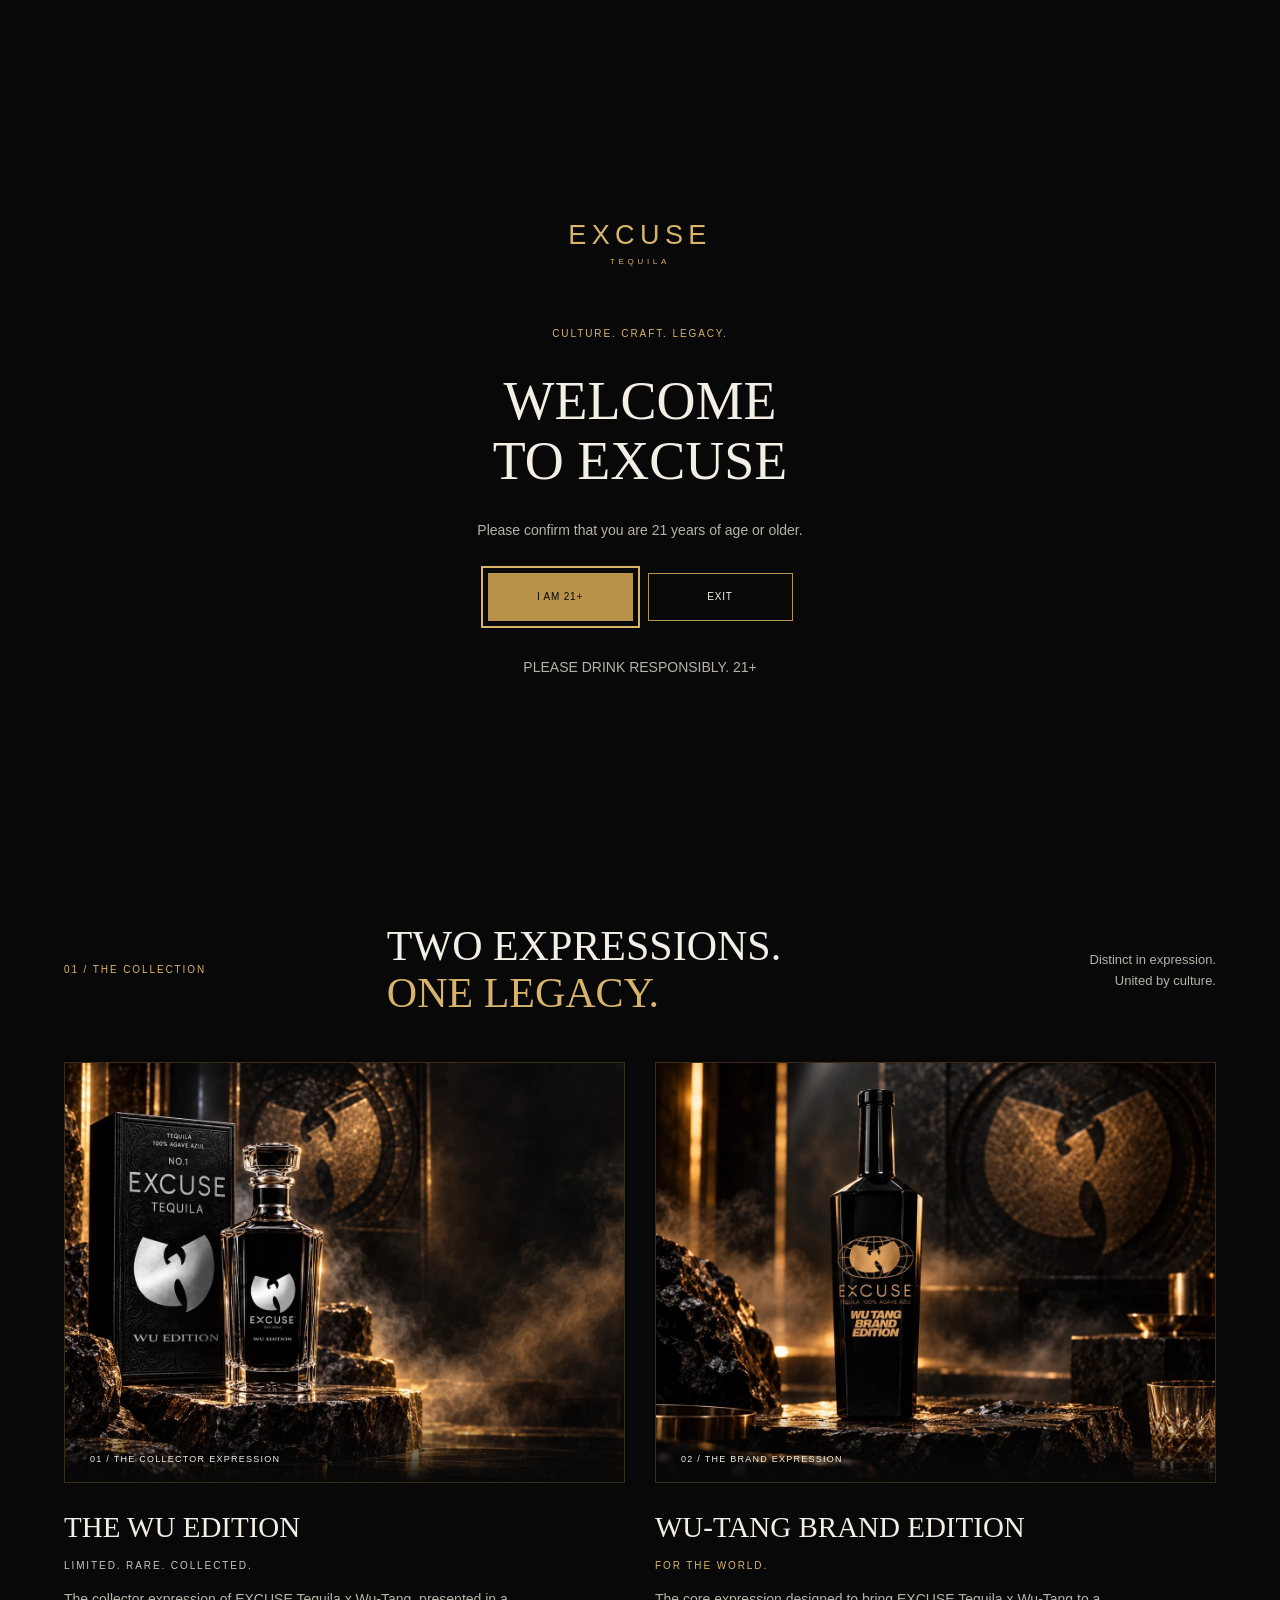
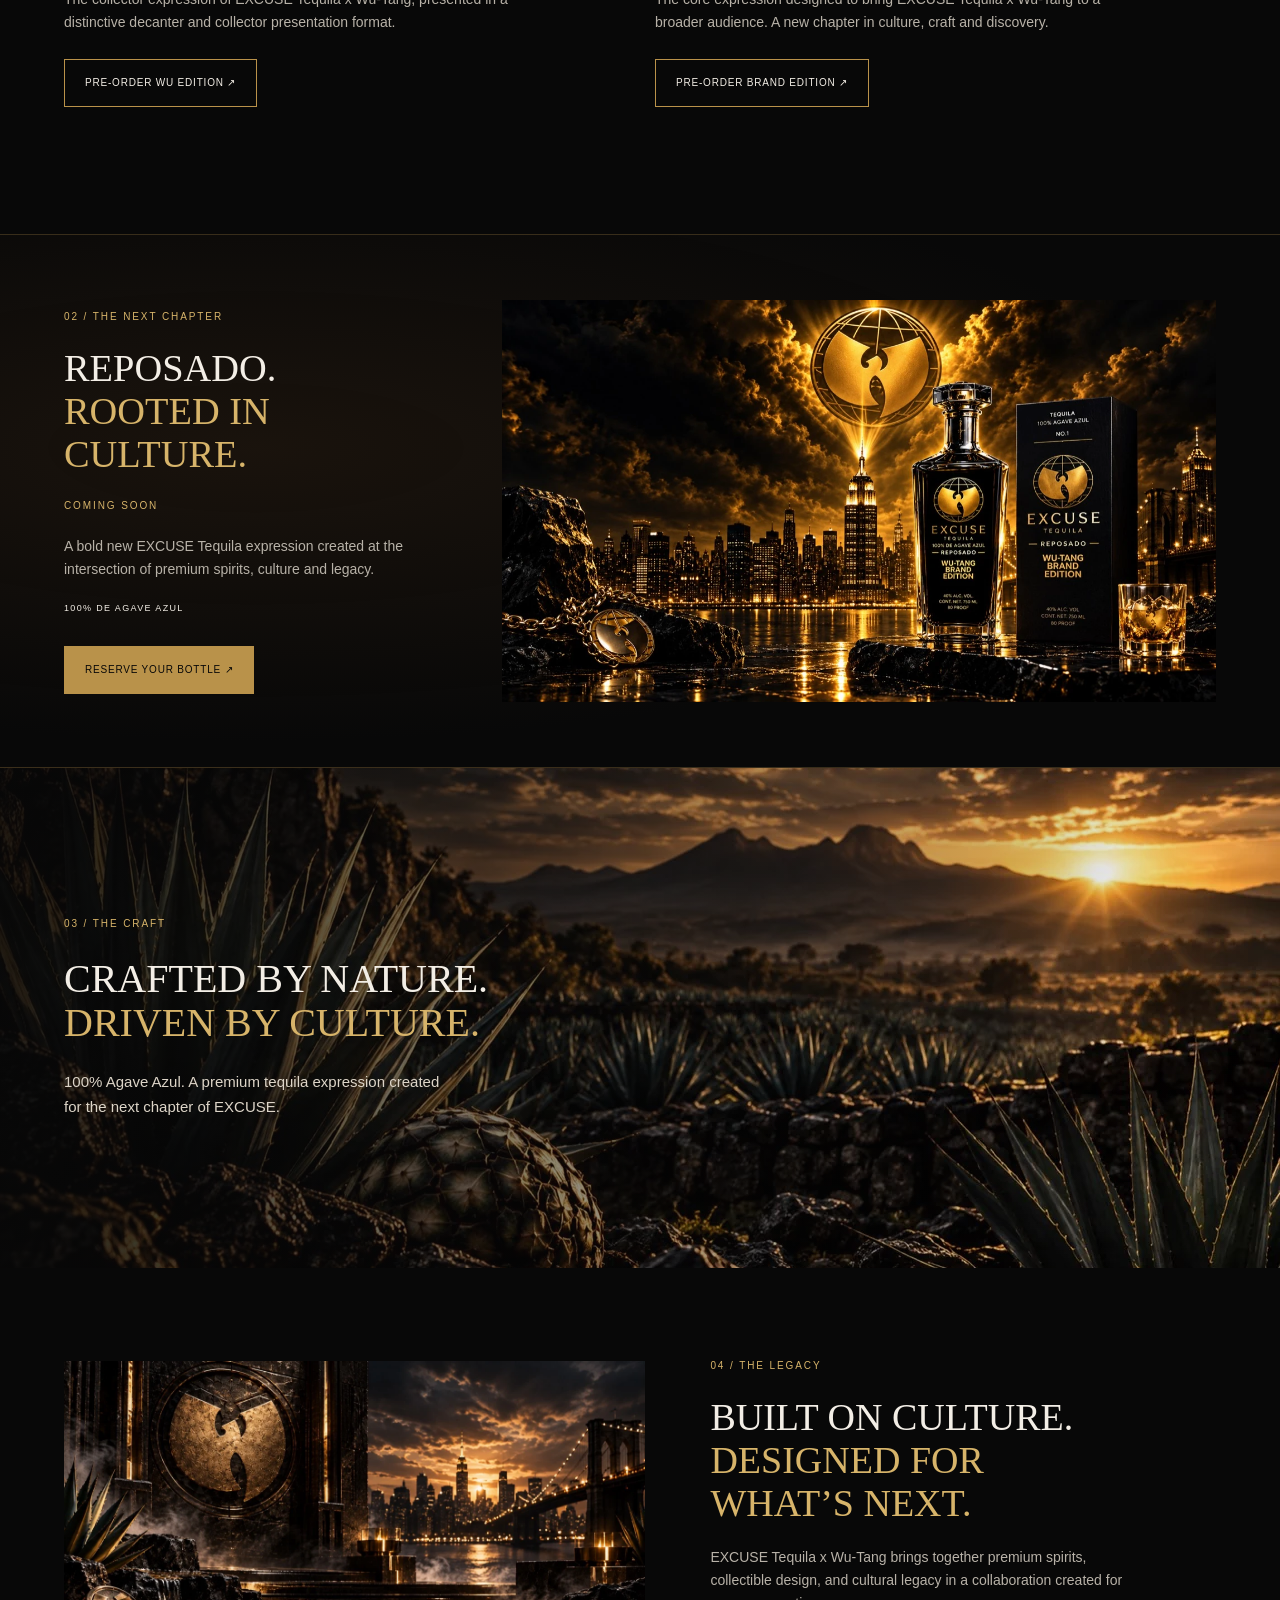
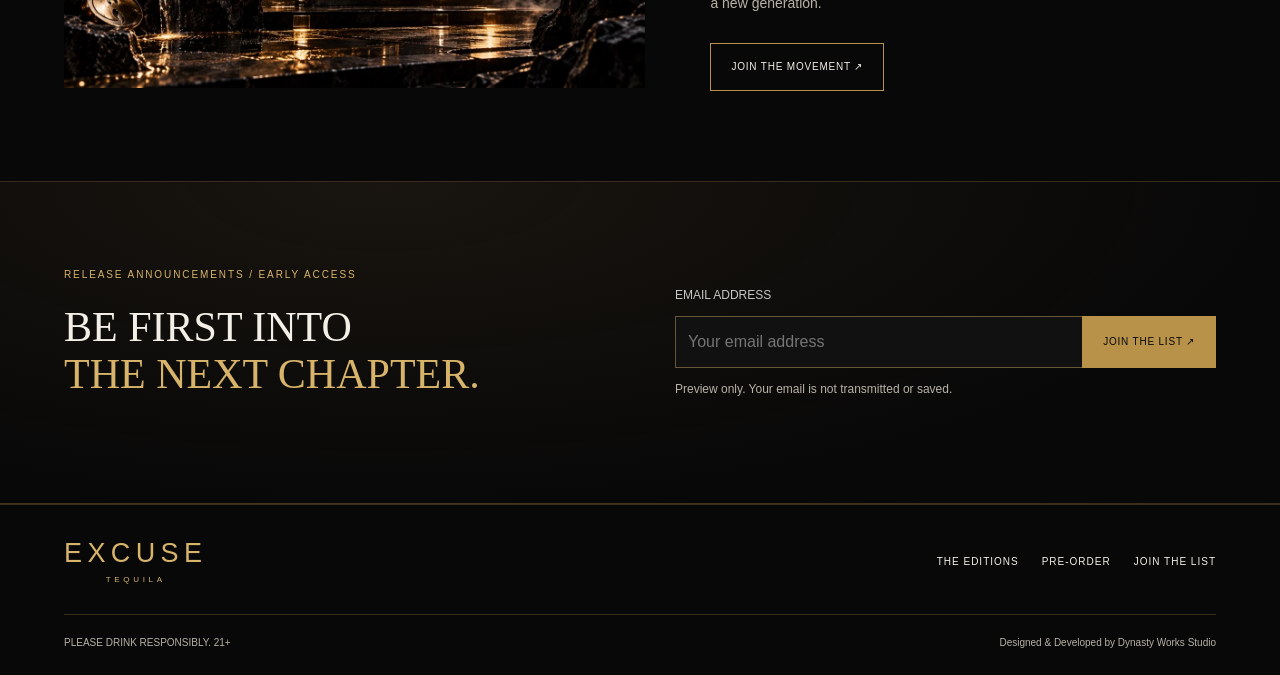
==== commit 868e77de: "Restore full collection splash and add NYC feature" ====
--- a/index.html
+++ b/index.html
@@ -1,12 +1,17 @@
 <!doctype html>
-<html lang="en"><head><meta charset="UTF-8"><meta name="viewport" content="width=device-width, initial-scale=1"><meta name="theme-color" content="#080808"><title>EXCUSE Tequila x Wu-Tang | Coming Soon</title><meta name="description" content="EXCUSE Tequila x Wu-Tang Brand Edition Reposado is coming soon. Register for preorder interest and launch updates."><meta property="og:title" content="EXCUSE Tequila x Wu-Tang | Coming Soon"><meta property="og:description" content="Reposado. Rooted in culture. Register for preorder interest and launch updates."><meta property="og:type" content="website"><meta property="og:image" content="https://ernestyearby-svg.github.io/wutang-excuse/nyc-hero.webp"><link rel="preload" as="image" href="nyc-hero.webp" media="(min-width: 701px)"><link rel="preload" as="image" href="nyc-mobile.webp" media="(max-width: 700px)"><link rel="stylesheet" href="styles.css?v=8"><script type="module" src="app.js?v=8"></script></head>
+<html lang="en"><head><meta charset="UTF-8"><meta name="viewport" content="width=device-width, initial-scale=1"><meta name="theme-color" content="#080808"><title>EXCUSE Tequila x Wu-Tang | Coming Soon</title><meta name="description" content="Discover two EXCUSE Tequila x Wu-Tang editions, the new Reposado chapter, and register for preorder interest and launch updates."><meta property="og:title" content="EXCUSE Tequila x Wu-Tang | Coming Soon"><meta property="og:description" content="Reposado. Rooted in culture. Register for preorder interest and launch updates."><meta property="og:type" content="website"><meta property="og:image" content="https://ernestyearby-svg.github.io/wutang-excuse/nyc-hero.webp"><link rel="preload" as="image" href="hero-desktop.webp" media="(min-width: 701px)"><link rel="preload" as="image" href="hero-mobile.webp" media="(max-width: 700px)"><link rel="stylesheet" href="styles.css?v=9"><script type="module" src="app.js?v=9"></script></head>
 <body>
 <dialog id="age-gate" aria-labelledby="age-title"><div class="gate-inner"><span class="wordmark">EXCUSE<small>TEQUILA</small></span><p class="eyebrow">CULTURE. CRAFT. LEGACY.</p><h2 id="age-title">WELCOME<br>TO EXCUSE</h2><p>Please confirm that you are 21 years of age or older.</p><div class="gate-actions"><button class="button gold" id="enter">I AM 21+</button><button class="button" id="exit">EXIT</button></div><p class="fine">PLEASE DRINK RESPONSIBLY. 21+</p></div></dialog>
-<div id="site"><a class="skip" href="#main">Skip to content</a><header id="header"><a class="wordmark" href="#home" aria-label="EXCUSE Tequila home">EXCUSE<small>TEQUILA</small></a><nav aria-label="Main navigation"><a href="#home">COMING SOON</a><button data-reserve>PRE-ORDER</button><a href="#signup">JOIN THE LIST</a></nav><button id="menu-toggle" aria-label="Open menu" aria-expanded="false" aria-controls="mobile-menu"><span></span><span></span></button></header>
-<main id="main"><section class="hero nyc-hero" id="home"><picture><source media="(max-width:700px)" srcset="nyc-mobile-640.webp 640w, nyc-mobile.webp 720w" sizes="(max-width:700px) 60vw, 100vw"><img src="nyc-hero.webp" srcset="nyc-hero-640.webp 640w, nyc-hero.webp 1280w" sizes="100vw" width="1280" height="720" fetchpriority="high" alt="Gold Wu globe above the Empire State Building and New York skyline, with EXCUSE Reposado bottle and presentation box"></picture><div class="hero-copy"><p class="eyebrow">EXCUSE TEQUILA x WU-TANG</p><h1>REPOSADO.<em>ROOTED <br>IN CULTURE.</em></h1><p class="coming">COMING SOON</p><p class="micro">100% DE AGAVE AZUL</p><p class="hero-body">A bold new EXCUSE Tequila expression created at the intersection of premium spirits, culture and legacy.</p><div class="hero-actions"><button class="button gold" data-reserve>PRE-ORDER NOW <span aria-hidden="true">↗</span></button><a class="button" href="#signup">JOIN THE LIST</a></div></div><div class="hero-caption"><span>NEW YORK / A NEW CHAPTER</span><a href="#product">THE BRAND EDITION ↓</a></div></section>
-<section class="brand-product section" id="product"><div class="brand-photo"><img src="nyc-product.webp" srcset="nyc-product-640.webp 640w, nyc-product.webp 1280w" sizes="(max-width:700px) 88vw, 52vw" width="1280" height="720" loading="lazy" alt="EXCUSE Reposado Brand Edition bottle and box with gold Wu globe over New York"></div><div class="brand-copy"><p class="eyebrow">THE EXPRESSION</p><h2>THE BRAND<br><em>EDITION.</em></h2><p class="product-subhead">WU-TANG BRAND EDITION</p><dl class="product-specs"><div><dt>EXPRESSION</dt><dd>REPOSADO</dd></div><div><dt>AGAVE</dt><dd>100% DE AGAVE AZUL</dd></div><div><dt>ALCOHOL</dt><dd>40% ALC./VOL.</dd></div><div><dt>VOLUME</dt><dd>750 ML</dd></div><div><dt>PROOF</dt><dd>80 PROOF</dd></div></dl><button class="button gold" data-reserve>RESERVE YOUR BOTTLE ↗</button><p class="fine reservation-note">Preorder interest only. No payment is collected.</p></div></section>
+<div id="site"><a class="skip" href="#main">Skip to content</a><header id="header"><a class="wordmark" href="#home" aria-label="EXCUSE Tequila home">EXCUSE<small>TEQUILA</small></a><nav aria-label="Main navigation"><a href="#editions">THE EDITIONS</a><button data-reserve>PRE-ORDER</button><a href="#signup">JOIN THE LIST</a></nav><button id="menu-toggle" aria-label="Open menu" aria-expanded="false" aria-controls="mobile-menu"><span></span><span></span></button></header>
+<main id="main"><section class="hero restored-hero" id="home"><picture><source media="(max-width:700px)" srcset="hero-mobile.webp"><img src="hero-desktop.webp" width="1280" height="720" fetchpriority="high" alt="EXCUSE collector decanter, presentation box and tall black Brand Edition bottle in golden light"></picture><div class="hero-copy"><p class="eyebrow">EXCUSE TEQUILA x WU-TANG</p><h1>MORE THAN<br>TEQUILA.<em>IT’S A MOVEMENT.</em></h1><p class="hero-position">TWO EDITIONS. ONE LEGACY.</p><p class="hero-body">A collector expression and a bold brand edition, united by culture, craft, and legacy.</p><div class="hero-actions"><button class="button gold" data-reserve>PRE-ORDER ↗</button><a class="button" href="#editions">EXPLORE THE EDITIONS</a></div><p class="micro">100% AGAVE AZUL · CULTURE IN EVERY POUR</p></div><div class="hero-caption"><span>COLLECTIBLE SPIRIT. CULTURAL LEGACY.</span><a href="#editions">DISCOVER THE COLLECTION ↓</a></div></section>
+<section class="section collection" id="editions"><div class="section-heading"><p class="eyebrow">01 / THE COLLECTION</p><h2>TWO EXPRESSIONS.<br><em>ONE LEGACY.</em></h2><p>Distinct in expression.<br>United by culture.</p></div><div class="edition-grid">
+<article><div class="product-image"><img src="wu-edition.webp" width="1280" height="960" loading="lazy" alt="WU Edition crystal decanter and silver Wu presentation box"><span>01 / THE COLLECTOR EXPRESSION</span></div><div class="product-copy"><h3>THE WU EDITION</h3><p class="eyebrow silver">LIMITED. RARE. COLLECTED.</p><p>The collector expression of EXCUSE Tequila x Wu-Tang, presented in a distinctive decanter and collector presentation format.</p><button class="button" data-reserve="wu">PRE-ORDER WU EDITION ↗</button></div></article>
+<article><div class="product-image"><img src="brand-edition.webp" width="1280" height="960" loading="lazy" alt="Tall black Wu-Tang Brand Edition bottle with gold EXCUSE treatment"><span>02 / THE BRAND EXPRESSION</span></div><div class="product-copy"><h3>WU-TANG BRAND EDITION</h3><p class="eyebrow">FOR THE WORLD.</p><p>The core expression designed to bring EXCUSE Tequila x Wu-Tang to a broader audience. A new chapter in culture, craft and discovery.</p><button class="button" data-reserve="brand">PRE-ORDER BRAND EDITION ↗</button></div></article></div></section>
+<section class="nyc-feature" id="next-chapter"><div class="nyc-feature-copy"><p class="eyebrow">02 / THE NEXT CHAPTER</p><h2>REPOSADO.<br><em>ROOTED IN CULTURE.</em></h2><p class="eyebrow">COMING SOON</p><p>A bold new EXCUSE Tequila expression created at the intersection of premium spirits, culture and legacy.</p><p class="micro">100% DE AGAVE AZUL</p><button class="button gold" data-reserve="brand">RESERVE YOUR BOTTLE ↗</button></div><picture><source media="(max-width:700px)" srcset="nyc-mobile.webp"><img src="nyc-hero.webp" width="1280" height="720" loading="lazy" alt="New Reposado bottle and box beneath the gold Wu globe above New York"></picture></section>
+<section class="craft" id="craft"><img src="agave.webp" width="1280" height="720" loading="lazy" alt="Agave fields in golden evening light"><div><p class="eyebrow">03 / THE CRAFT</p><h2>CRAFTED BY NATURE.<br><em>DRIVEN BY CULTURE.</em></h2><p>100% Agave Azul. A premium tequila expression created for the next chapter of EXCUSE.</p></div></section>
+<section class="culture section" id="legacy"><div class="culture-art"><img src="legacy.webp" width="1280" height="720" loading="lazy" alt="Gold-lit stone architecture overlooking the New York skyline"></div><div class="culture-copy"><p class="eyebrow">04 / THE LEGACY</p><h2>BUILT ON CULTURE.<br><em>DESIGNED FOR<br>WHAT’S NEXT.</em></h2><p>EXCUSE Tequila x Wu-Tang brings together premium spirits, collectible design, and cultural legacy in a collaboration created for a new generation.</p><a class="button" href="#signup">JOIN THE MOVEMENT ↗</a></div></section>
 <section class="signup section" id="signup"><div><p class="eyebrow">RELEASE ANNOUNCEMENTS / EARLY ACCESS</p><h2>BE FIRST INTO<br><em>THE NEXT CHAPTER.</em></h2></div><div><form id="signup-form"><label for="signup-email">EMAIL ADDRESS</label><div class="email-row"><input id="signup-email" name="email" type="email" autocomplete="email" placeholder="Your email address" required maxlength="254"><button class="button gold" type="submit">JOIN THE LIST ↗</button></div><p class="fine">Preview only. Your email is not transmitted or saved.</p></form><div id="signup-success" class="success" role="status" hidden><h3>YOU’RE ON THE LIST.</h3><p>We’ll contact you with release, availability and preorder information.</p><p class="fine">Preview complete. No email has been submitted.</p></div></div></section>
-</main><footer id="contact"><div class="footer-top"><a class="wordmark" href="#home">EXCUSE<small>TEQUILA</small></a><nav aria-label="Footer navigation"><a href="#home">COMING SOON</a><button data-reserve>PRE-ORDER</button><a href="#signup">JOIN THE LIST</a></nav></div><div class="footer-bottom"><span>PLEASE DRINK RESPONSIBLY. 21+</span><span>Designed &amp; Developed by Dynasty Works Studio</span></div></footer></div>
-<dialog id="mobile-menu" aria-label="Navigation"><button class="close" id="menu-close" aria-label="Close menu">CLOSE ×</button><p class="eyebrow">EXCUSE TEQUILA x WU-TANG</p><nav><a href="#home">Coming soon</a><button data-reserve>Pre-order</button><a href="#signup">Join the list</a></nav><p class="fine">REPOSADO. ROOTED IN CULTURE.</p></dialog>
-<dialog id="reservation" aria-labelledby="reserve-title"><button class="close" id="reserve-close" aria-label="Close reservation">CLOSE ×</button><div class="reserve-intro"><p class="eyebrow">YOUR NEXT CHAPTER</p><h2 id="reserve-title">RESERVE<br><em>YOUR BOTTLE.</em></h2><p>Register your preorder interest.</p><p class="fine">Preview reservation only. No payment, purchase or allocation. Details are not transmitted or saved.</p></div><form id="reserve-form"><div class="fields"><label>First Name<input name="firstName" autocomplete="given-name" required maxlength="80"></label><label>Last Name<input name="lastName" autocomplete="family-name" required maxlength="80"></label><label>Email<input name="email" type="email" autocomplete="email" required maxlength="254"></label><label>Mobile Number<input name="phone" type="tel" autocomplete="tel" required pattern="[+0-9\(\) .\-]{7,25}" maxlength="25" title="Enter a phone number with 7–25 characters."></label><label>State<select name="state" autocomplete="address-level1" required><option value="">Select state</option></select></label><label>Zip Code<input name="zip" autocomplete="postal-code" inputmode="numeric" pattern="[0-9]{5}(-[0-9]{4})?" maxlength="10" title="Enter a five-digit ZIP code or ZIP+4." required></label><input type="hidden" name="edition" value="brand"><label>Quantity<select name="quantity" required><option>1</option><option>2</option><option>3</option><option>4+</option></select></label></div><label class="check"><input type="checkbox" name="age" required><span>I confirm that I am 21 years of age or older.</span></label><label class="check"><input type="checkbox" name="consent" required><span>I agree to receive updates regarding EXCUSE Tequila availability and release information.</span></label><button class="button gold submit" type="submit">SUBMIT PRE-ORDER INTEREST ↗</button></form><div id="reserve-success" class="success" role="status" tabindex="-1" hidden><p class="eyebrow">PREVIEW CONFIRMATION</p><h3>YOU’RE ON THE LIST.</h3><p>We’ll contact you with release, availability and preorder information.</p><p class="fine">This is a demonstration of the confirmation experience. No details were submitted, and no reservation or follow-up was created.</p><button class="button" id="reserve-done">BACK TO THE PAGE</button></div></dialog>
+</main><footer id="contact"><div class="footer-top"><a class="wordmark" href="#home">EXCUSE<small>TEQUILA</small></a><nav aria-label="Footer navigation"><a href="#editions">THE EDITIONS</a><button data-reserve>PRE-ORDER</button><a href="#signup">JOIN THE LIST</a></nav></div><div class="footer-bottom"><span>PLEASE DRINK RESPONSIBLY. 21+</span><span>Designed &amp; Developed by Dynasty Works Studio</span></div></footer></div>
+<dialog id="mobile-menu" aria-label="Navigation"><button class="close" id="menu-close" aria-label="Close menu">CLOSE ×</button><p class="eyebrow">EXCUSE TEQUILA x WU-TANG</p><nav><a href="#editions">The editions</a><button data-reserve>Pre-order</button><a href="#signup">Join the list</a></nav><p class="fine">REPOSADO. ROOTED IN CULTURE.</p></dialog>
+<dialog id="reservation" aria-labelledby="reserve-title"><button class="close" id="reserve-close" aria-label="Close reservation">CLOSE ×</button><div class="reserve-intro"><p class="eyebrow">YOUR NEXT CHAPTER</p><h2 id="reserve-title">RESERVE<br><em>YOUR EDITION.</em></h2><p>Register your preorder interest.</p><p class="fine">Preview reservation only. No payment, purchase or allocation. Details are not transmitted or saved.</p></div><form id="reserve-form"><div class="fields"><label>First Name<input name="firstName" autocomplete="given-name" required maxlength="80"></label><label>Last Name<input name="lastName" autocomplete="family-name" required maxlength="80"></label><label>Email<input name="email" type="email" autocomplete="email" required maxlength="254"></label><label>Mobile Number<input name="phone" type="tel" autocomplete="tel" required pattern="[+0-9\(\) .\-]{7,25}" maxlength="25" title="Enter a phone number with 7–25 characters."></label><label>State<select name="state" autocomplete="address-level1" required><option value="">Select state</option></select></label><label>Zip Code<input name="zip" autocomplete="postal-code" inputmode="numeric" pattern="[0-9]{5}(-[0-9]{4})?" maxlength="10" title="Enter a five-digit ZIP code or ZIP+4." required></label><label>Edition<select name="edition" required><option value="wu">WU Edition</option><option value="brand">Brand Edition</option></select></label><label>Quantity<select name="quantity" required><option>1</option><option>2</option><option>3</option><option>4+</option></select></label></div><label class="check"><input type="checkbox" name="age" required><span>I confirm that I am 21 years of age or older.</span></label><label class="check"><input type="checkbox" name="consent" required><span>I agree to receive updates regarding EXCUSE Tequila availability and release information.</span></label><button class="button gold submit" type="submit">SUBMIT PRE-ORDER INTEREST ↗</button></form><div id="reserve-success" class="success" role="status" tabindex="-1" hidden><p class="eyebrow">PREVIEW CONFIRMATION</p><h3>YOU’RE ON THE LIST.</h3><p>We’ll contact you with release, availability and preorder information.</p><p class="fine">This is a demonstration of the confirmation experience. No details were submitted, and no reservation or follow-up was created.</p><button class="button" id="reserve-done">BACK TO THE PAGE</button></div></dialog>
 </body></html>
--- a/styles.css
+++ b/styles.css
@@ -5,7 +5,8 @@
 @media(max-width:360px){.fields{grid-template-columns:1fr}.hero-actions{flex-direction:column}.hero h1{font-size:34px}}
 @media(prefers-reduced-motion:reduce){html{scroll-behavior:auto}*{animation:none!important;transition:none!important}}
 
-/* Approved NYC / molten gold visual direction */
-.nyc-hero{min-height:720px;height:95svh;max-height:1080px;background:#080808}.nyc-hero picture{inset:80px 0 0}.nyc-hero picture img{object-fit:contain;object-position:center}.nyc-hero:after{background:linear-gradient(90deg,#08080888,transparent 40%);inset:80px 0 0}.nyc-hero .hero-copy{margin:0 0 0 5%;width:33%;padding:30px 0}.nyc-hero h1{font-size:clamp(40px,4.15vw,64px);letter-spacing:-.02em;margin:22px 0}.nyc-hero h1 em{font-size:.75em;line-height:1.15;margin-top:12px}.nyc-hero .coming{font-size:13px;letter-spacing:.25em;color:var(--warm);margin:22px 0 9px}.nyc-hero .hero-body{margin-top:18px;max-width:345px;font-size:14px}.nyc-hero .hero-actions{gap:12px;flex-direction:row;align-items:stretch}.nyc-hero .hero-actions .button{min-width:0;padding:14px 18px}.brand-product{display:grid;grid-template-columns:1.35fr 1fr;gap:6%;align-items:center;padding:65px 5%;background:linear-gradient(110deg,#151009,#080808 65%)}.brand-photo img{width:100%;height:auto;object-fit:contain;border:1px solid var(--line)}.brand-copy h2{font-size:48px;margin:18px 0}.product-subhead{font-size:11px;letter-spacing:.14em;color:var(--warm)}.product-specs{display:grid;grid-template-columns:1fr 1fr;gap:15px 25px;margin:25px 0 30px;padding-top:20px;border-top:1px solid var(--line)}.product-specs dt{font-size:8px;letter-spacing:.15em;color:var(--muted)}.product-specs dd{margin:4px 0 0;font-size:12px;letter-spacing:.035em}.reservation-note{margin-top:13px}.signup{padding-top:60px;padding-bottom:60px}.signup h2{font-size:38px}.footer-top{padding-bottom:25px}header nav{gap:28px}
-@media(min-width:701px) and (max-width:1000px){.nyc-hero{height:90svh;min-height:650px;max-height:850px}.nyc-hero .hero-copy{width:34%;margin-left:4%}.nyc-hero h1{font-size:36px}.nyc-hero .hero-body{font-size:12px}.nyc-hero .hero-actions{flex-direction:column;gap:8px}.nyc-hero .hero-actions .button{font-size:9px}.nyc-hero .eyebrow{font-size:8px;letter-spacing:.09em}.nyc-hero:after{background:linear-gradient(90deg,#080808b3,transparent 42%)}.brand-product{gap:30px;grid-template-columns:1.1fr 1fr}.brand-copy h2{font-size:35px}.product-specs{gap:12px}.product-specs dd{font-size:10px}.brand-copy .button{font-size:9px}.signup h2{font-size:33px}}
-@media(max-width:700px){.nyc-hero{height:auto;min-height:0;max-height:none;padding-top:68px;background:radial-gradient(ellipse at 50% 25%,#40260055,transparent 65%),#080808}.nyc-hero picture{position:relative;inset:auto;height:clamp(350px,48svh,470px);display:block;overflow:visible;background:transparent}.nyc-hero picture img{height:100%;width:100%;object-fit:contain;object-position:center}.nyc-hero:after{display:none}.nyc-hero .hero-copy{width:auto;margin:0;padding:20px 6% 26px;background:none;text-align:center}.nyc-hero h1{font-size:35px;margin:10px 0}.nyc-hero h1 em{font-size:.68em;margin-top:7px}.nyc-hero h1 em br{display:none}.nyc-hero h1 em br:after{content:' '}.nyc-hero .coming{margin:15px 0 7px;font-size:11px}.nyc-hero .hero-body{font-size:12px;margin:12px auto 0;max-width:345px}.nyc-hero .hero-actions{flex-direction:row;margin:18px 0 0;gap:9px}.nyc-hero .hero-actions .button{flex:1;font-size:9px;padding:12px 10px}.brand-product{grid-template-columns:1fr;gap:28px;padding:40px 6%}.brand-copy h2{font-size:38px}.product-specs{grid-template-columns:1fr 1fr;margin:22px 0}.brand-copy .button{width:100%}.signup{padding:40px 6%}.signup h2{font-size:30px}.footer-top nav{gap:24px}.hero-caption{display:none}}
+
+/* Full collection presentation */
+.restored-hero{height:92svh;min-height:760px;background:#080808}.restored-hero picture{inset:80px 0 0}.restored-hero picture img{object-fit:contain}.restored-hero .hero-copy{margin-left:56%;width:39%}.restored-hero h1{font-size:clamp(46px,4.6vw,74px)}.restored-hero:after{background:linear-gradient(90deg,transparent 49%,#08080855)}.collection{padding-top:95px;padding-bottom:95px}.edition-grid article{border:0;background:transparent}.product-copy{padding-left:0;padding-right:0}.product-image{border:1px solid var(--line)}.nyc-feature{position:relative;padding:65px 5%;display:grid;grid-template-columns:.8fr 1.5fr;gap:5%;align-items:center;border-block:1px solid var(--line);background:radial-gradient(ellipse at 20% 40%,#34231366,transparent 65%)}.nyc-feature picture img{width:100%;height:auto;object-fit:contain}.nyc-feature h2{font-size:clamp(32px,3vw,48px);margin:22px 0}.nyc-feature-copy>p:not(.eyebrow):not(.micro){font-size:14px;color:var(--muted);margin:20px 0}.nyc-feature .micro{margin:20px 0}.nyc-feature .button{margin-top:10px}.craft{min-height:500px}.culture{padding-block:90px}.signup{padding-block:85px}
+@media(min-width:701px) and (max-width:1000px){.restored-hero{min-height:670px;height:80svh}.restored-hero .hero-copy{margin-left:54%;width:42%}.restored-hero h1{font-size:40px}.nyc-feature{grid-template-columns:1fr;gap:35px}.nyc-feature-copy{max-width:550px}.nyc-feature picture{grid-row:1}.culture{gap:30px}}
+@media(max-width:700px){.restored-hero{height:auto;min-height:0;padding-top:68px;display:flex;flex-direction:column}.restored-hero picture{inset:auto;position:relative;width:100%;height:auto;overflow:visible;order:2;background:#080808}.restored-hero picture img{width:100%;height:auto;object-fit:contain;aspect-ratio:720/1280}.restored-hero .hero-copy{order:1;width:100%;margin:0;padding:35px 6% 30px;background:radial-gradient(ellipse at 50% 100%,#34241466,transparent 80%);text-align:center}.restored-hero h1{font-size:43px;margin:15px 0}.restored-hero h1 em{font-size:.52em;line-height:1.5}.restored-hero .hero-body{font-size:13px}.restored-hero .hero-actions{margin:20px 0}.restored-hero .hero-actions .button{font-size:9px;min-height:49px}.collection{padding-block:50px}.section-heading h2{font-size:35px}.edition-grid{gap:35px}.product-copy{padding:22px 0 0}.product-copy h3{font-size:27px}.nyc-feature{display:flex;flex-direction:column;padding:0;gap:0}.nyc-feature picture{width:100%;order:1}.nyc-feature picture img{width:100%;height:auto}.nyc-feature-copy{order:2;padding:35px 6% 45px;width:100%}.nyc-feature h2{font-size:37px}.nyc-feature .button{width:100%}.craft{min-height:430px}.craft h2{font-size:29px}.culture{padding-block:50px}.signup{padding-block:50px}.signup h2{font-size:32px}}
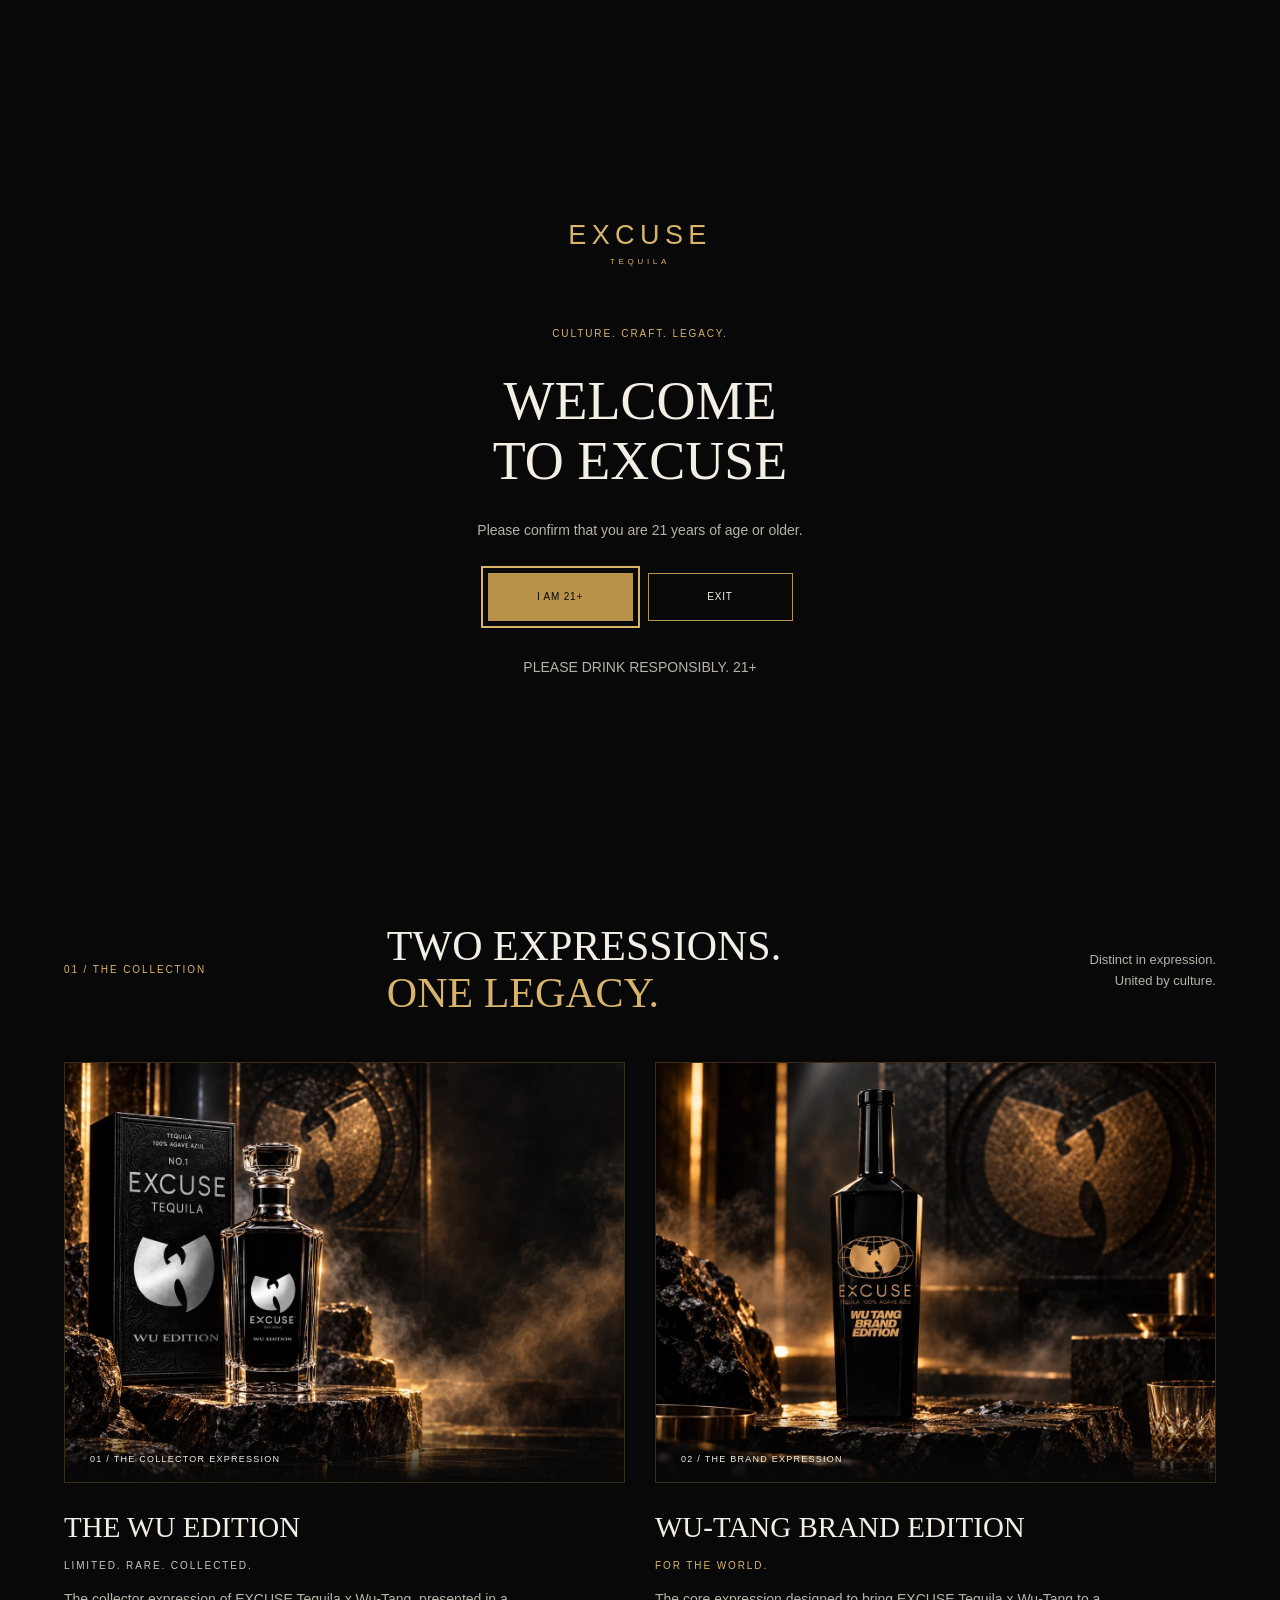
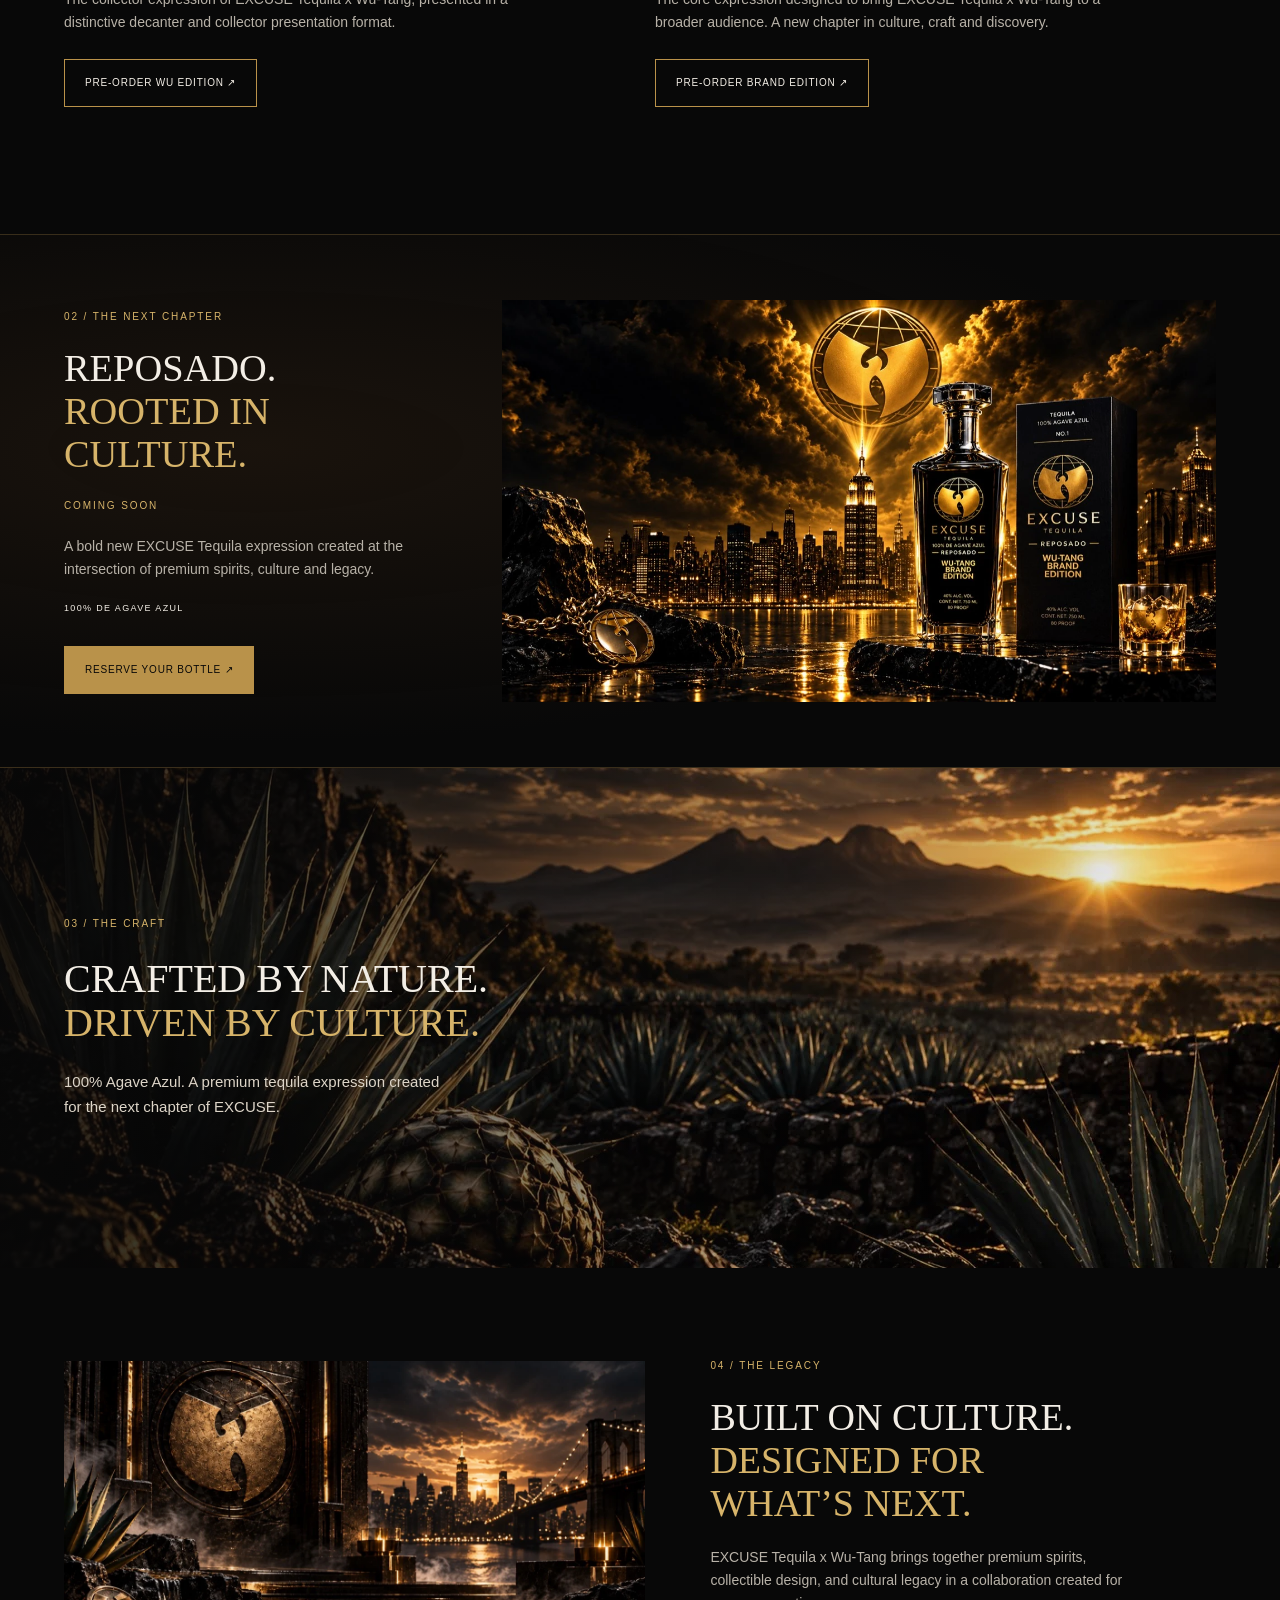
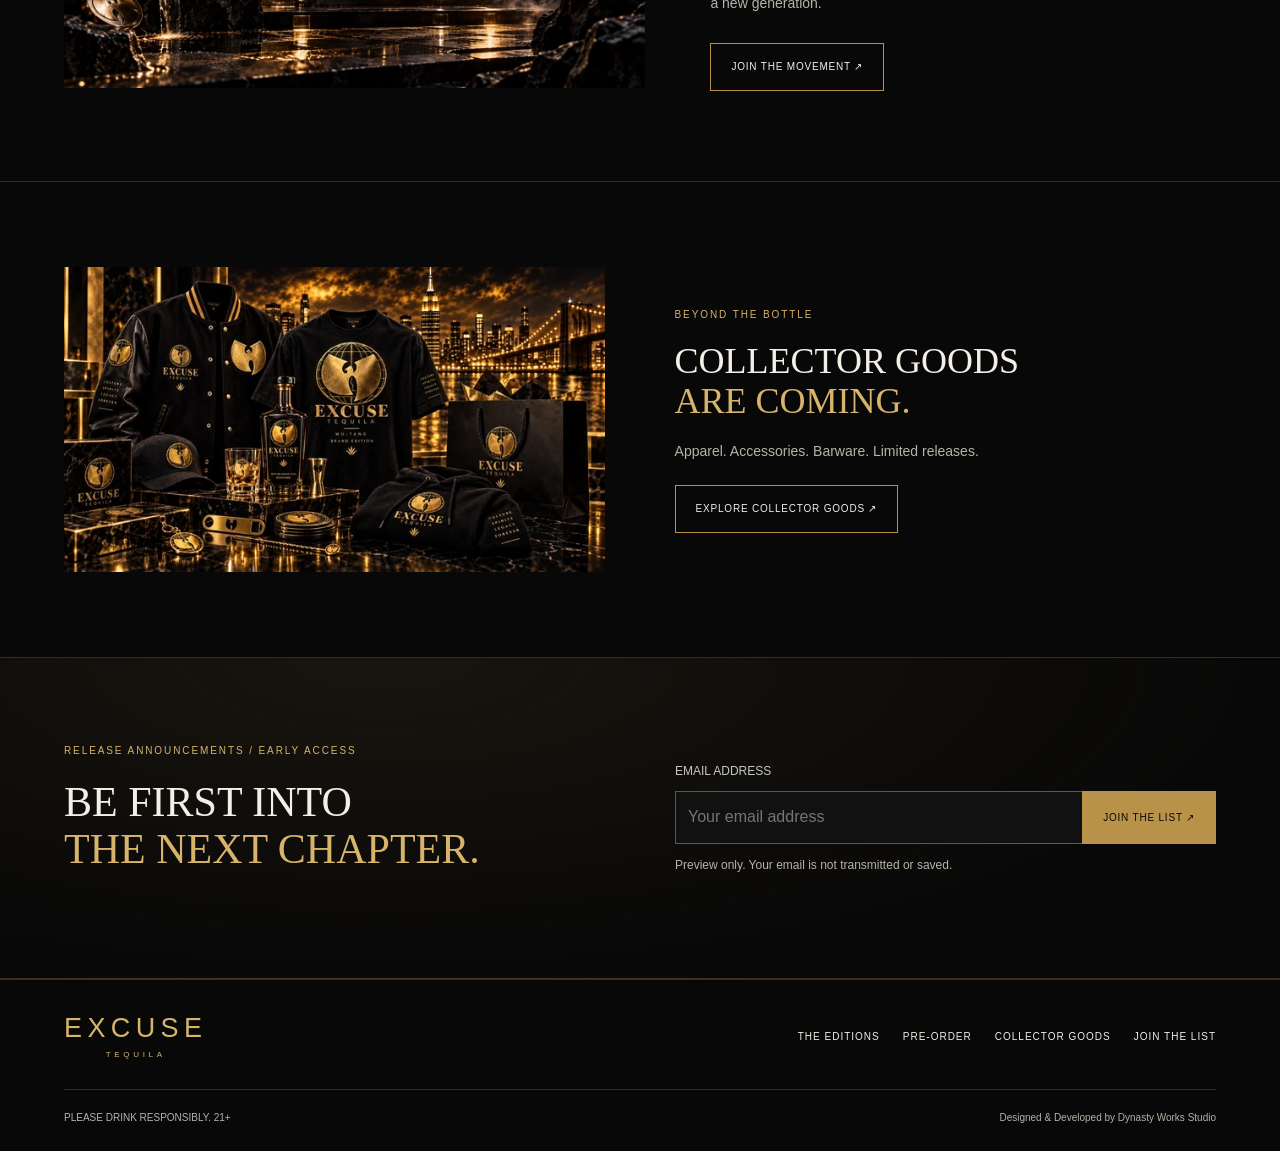
==== commit 57012bf4: "Add approved Collector Goods preview and interest form" ====
--- a/index.html
+++ b/index.html
@@ -1,8 +1,8 @@
 <!doctype html>
-<html lang="en"><head><meta charset="UTF-8"><meta name="viewport" content="width=device-width, initial-scale=1"><meta name="theme-color" content="#080808"><title>EXCUSE Tequila x Wu-Tang | Coming Soon</title><meta name="description" content="Discover two EXCUSE Tequila x Wu-Tang editions, the new Reposado chapter, and register for preorder interest and launch updates."><meta property="og:title" content="EXCUSE Tequila x Wu-Tang | Coming Soon"><meta property="og:description" content="Reposado. Rooted in culture. Register for preorder interest and launch updates."><meta property="og:type" content="website"><meta property="og:image" content="https://ernestyearby-svg.github.io/wutang-excuse/nyc-hero.webp"><link rel="preload" as="image" href="hero-desktop.webp" media="(min-width: 701px)"><link rel="preload" as="image" href="hero-mobile.webp" media="(max-width: 700px)"><link rel="stylesheet" href="styles.css?v=9"><script type="module" src="app.js?v=9"></script></head>
+<html lang="en"><head><meta charset="UTF-8"><meta name="viewport" content="width=device-width, initial-scale=1"><meta name="theme-color" content="#080808"><title>EXCUSE Tequila x Wu-Tang | Coming Soon</title><meta name="description" content="Discover two EXCUSE Tequila x Wu-Tang editions, the new Reposado chapter, and register for preorder interest and launch updates."><meta property="og:title" content="EXCUSE Tequila x Wu-Tang | Coming Soon"><meta property="og:description" content="Reposado. Rooted in culture. Register for preorder interest and launch updates."><meta property="og:type" content="website"><meta property="og:image" content="https://ernestyearby-svg.github.io/wutang-excuse/nyc-hero.webp"><link rel="preload" as="image" href="hero-desktop.webp" media="(min-width: 701px)"><link rel="preload" as="image" href="hero-mobile.webp" media="(max-width: 700px)"><link rel="stylesheet" href="styles.css?v=11"><script type="module" src="app.js?v=9"></script></head>
 <body>
 <dialog id="age-gate" aria-labelledby="age-title"><div class="gate-inner"><span class="wordmark">EXCUSE<small>TEQUILA</small></span><p class="eyebrow">CULTURE. CRAFT. LEGACY.</p><h2 id="age-title">WELCOME<br>TO EXCUSE</h2><p>Please confirm that you are 21 years of age or older.</p><div class="gate-actions"><button class="button gold" id="enter">I AM 21+</button><button class="button" id="exit">EXIT</button></div><p class="fine">PLEASE DRINK RESPONSIBLY. 21+</p></div></dialog>
-<div id="site"><a class="skip" href="#main">Skip to content</a><header id="header"><a class="wordmark" href="#home" aria-label="EXCUSE Tequila home">EXCUSE<small>TEQUILA</small></a><nav aria-label="Main navigation"><a href="#editions">THE EDITIONS</a><button data-reserve>PRE-ORDER</button><a href="#signup">JOIN THE LIST</a></nav><button id="menu-toggle" aria-label="Open menu" aria-expanded="false" aria-controls="mobile-menu"><span></span><span></span></button></header>
+<div id="site"><a class="skip" href="#main">Skip to content</a><header id="header"><a class="wordmark" href="#home" aria-label="EXCUSE Tequila home">EXCUSE<small>TEQUILA</small></a><nav aria-label="Main navigation"><a href="#editions">THE EDITIONS</a><button data-reserve>PRE-ORDER</button><a href="collector-goods.html">COLLECTOR GOODS</a><a href="#signup">JOIN THE LIST</a></nav><button id="menu-toggle" aria-label="Open menu" aria-expanded="false" aria-controls="mobile-menu"><span></span><span></span></button></header>
 <main id="main"><section class="hero restored-hero" id="home"><picture><source media="(max-width:700px)" srcset="hero-mobile.webp"><img src="hero-desktop.webp" width="1280" height="720" fetchpriority="high" alt="EXCUSE collector decanter, presentation box and tall black Brand Edition bottle in golden light"></picture><div class="hero-copy"><p class="eyebrow">EXCUSE TEQUILA x WU-TANG</p><h1>MORE THAN<br>TEQUILA.<em>IT’S A MOVEMENT.</em></h1><p class="hero-position">TWO EDITIONS. ONE LEGACY.</p><p class="hero-body">A collector expression and a bold brand edition, united by culture, craft, and legacy.</p><div class="hero-actions"><button class="button gold" data-reserve>PRE-ORDER ↗</button><a class="button" href="#editions">EXPLORE THE EDITIONS</a></div><p class="micro">100% AGAVE AZUL · CULTURE IN EVERY POUR</p></div><div class="hero-caption"><span>COLLECTIBLE SPIRIT. CULTURAL LEGACY.</span><a href="#editions">DISCOVER THE COLLECTION ↓</a></div></section>
 <section class="section collection" id="editions"><div class="section-heading"><p class="eyebrow">01 / THE COLLECTION</p><h2>TWO EXPRESSIONS.<br><em>ONE LEGACY.</em></h2><p>Distinct in expression.<br>United by culture.</p></div><div class="edition-grid">
 <article><div class="product-image"><img src="wu-edition.webp" width="1280" height="960" loading="lazy" alt="WU Edition crystal decanter and silver Wu presentation box"><span>01 / THE COLLECTOR EXPRESSION</span></div><div class="product-copy"><h3>THE WU EDITION</h3><p class="eyebrow silver">LIMITED. RARE. COLLECTED.</p><p>The collector expression of EXCUSE Tequila x Wu-Tang, presented in a distinctive decanter and collector presentation format.</p><button class="button" data-reserve="wu">PRE-ORDER WU EDITION ↗</button></div></article>
@@ -10,8 +10,8 @@
 <section class="nyc-feature" id="next-chapter"><div class="nyc-feature-copy"><p class="eyebrow">02 / THE NEXT CHAPTER</p><h2>REPOSADO.<br><em>ROOTED IN CULTURE.</em></h2><p class="eyebrow">COMING SOON</p><p>A bold new EXCUSE Tequila expression created at the intersection of premium spirits, culture and legacy.</p><p class="micro">100% DE AGAVE AZUL</p><button class="button gold" data-reserve="brand">RESERVE YOUR BOTTLE ↗</button></div><picture><source media="(max-width:700px)" srcset="nyc-mobile.webp"><img src="nyc-hero.webp" width="1280" height="720" loading="lazy" alt="New Reposado bottle and box beneath the gold Wu globe above New York"></picture></section>
 <section class="craft" id="craft"><img src="agave.webp" width="1280" height="720" loading="lazy" alt="Agave fields in golden evening light"><div><p class="eyebrow">03 / THE CRAFT</p><h2>CRAFTED BY NATURE.<br><em>DRIVEN BY CULTURE.</em></h2><p>100% Agave Azul. A premium tequila expression created for the next chapter of EXCUSE.</p></div></section>
 <section class="culture section" id="legacy"><div class="culture-art"><img src="legacy.webp" width="1280" height="720" loading="lazy" alt="Gold-lit stone architecture overlooking the New York skyline"></div><div class="culture-copy"><p class="eyebrow">04 / THE LEGACY</p><h2>BUILT ON CULTURE.<br><em>DESIGNED FOR<br>WHAT’S NEXT.</em></h2><p>EXCUSE Tequila x Wu-Tang brings together premium spirits, collectible design, and cultural legacy in a collaboration created for a new generation.</p><a class="button" href="#signup">JOIN THE MOVEMENT ↗</a></div></section>
-<section class="signup section" id="signup"><div><p class="eyebrow">RELEASE ANNOUNCEMENTS / EARLY ACCESS</p><h2>BE FIRST INTO<br><em>THE NEXT CHAPTER.</em></h2></div><div><form id="signup-form"><label for="signup-email">EMAIL ADDRESS</label><div class="email-row"><input id="signup-email" name="email" type="email" autocomplete="email" placeholder="Your email address" required maxlength="254"><button class="button gold" type="submit">JOIN THE LIST ↗</button></div><p class="fine">Preview only. Your email is not transmitted or saved.</p></form><div id="signup-success" class="success" role="status" hidden><h3>YOU’RE ON THE LIST.</h3><p>We’ll contact you with release, availability and preorder information.</p><p class="fine">Preview complete. No email has been submitted.</p></div></div></section>
-</main><footer id="contact"><div class="footer-top"><a class="wordmark" href="#home">EXCUSE<small>TEQUILA</small></a><nav aria-label="Footer navigation"><a href="#editions">THE EDITIONS</a><button data-reserve>PRE-ORDER</button><a href="#signup">JOIN THE LIST</a></nav></div><div class="footer-bottom"><span>PLEASE DRINK RESPONSIBLY. 21+</span><span>Designed &amp; Developed by Dynasty Works Studio</span></div></footer></div>
-<dialog id="mobile-menu" aria-label="Navigation"><button class="close" id="menu-close" aria-label="Close menu">CLOSE ×</button><p class="eyebrow">EXCUSE TEQUILA x WU-TANG</p><nav><a href="#editions">The editions</a><button data-reserve>Pre-order</button><a href="#signup">Join the list</a></nav><p class="fine">REPOSADO. ROOTED IN CULTURE.</p></dialog>
+<section class="goods-teaser section"><a href="collector-goods.html" aria-label="Explore collector goods"><img src="goods-campaign.webp" srcset="goods-campaign-640.webp 640w, goods-campaign.webp 1280w" sizes="(max-width:700px) 100vw, (max-width:1000px) 46vw, 30vw" width="1280" height="720" loading="lazy" alt="EXCUSE Tequila x Wu-Tang collector goods campaign with apparel, accessories and barware"></a><div><p class="eyebrow">BEYOND THE BOTTLE</p><h2>COLLECTOR GOODS<br><em>ARE COMING.</em></h2><p>Apparel. Accessories. Barware. Limited releases.</p><a class="button" href="collector-goods.html">EXPLORE COLLECTOR GOODS ↗</a></div></section><section class="signup section" id="signup"><div><p class="eyebrow">RELEASE ANNOUNCEMENTS / EARLY ACCESS</p><h2>BE FIRST INTO<br><em>THE NEXT CHAPTER.</em></h2></div><div><form id="signup-form"><label for="signup-email">EMAIL ADDRESS</label><div class="email-row"><input id="signup-email" name="email" type="email" autocomplete="email" placeholder="Your email address" required maxlength="254"><button class="button gold" type="submit">JOIN THE LIST ↗</button></div><p class="fine">Preview only. Your email is not transmitted or saved.</p></form><div id="signup-success" class="success" role="status" hidden><h3>YOU’RE ON THE LIST.</h3><p>We’ll contact you with release, availability and preorder information.</p><p class="fine">Preview complete. No email has been submitted.</p></div></div></section>
+</main><footer id="contact"><div class="footer-top"><a class="wordmark" href="#home">EXCUSE<small>TEQUILA</small></a><nav aria-label="Footer navigation"><a href="#editions">THE EDITIONS</a><button data-reserve>PRE-ORDER</button><a href="collector-goods.html">COLLECTOR GOODS</a><a href="#signup">JOIN THE LIST</a></nav></div><div class="footer-bottom"><span>PLEASE DRINK RESPONSIBLY. 21+</span><span>Designed &amp; Developed by Dynasty Works Studio</span></div></footer></div>
+<dialog id="mobile-menu" aria-label="Navigation"><button class="close" id="menu-close" aria-label="Close menu">CLOSE ×</button><p class="eyebrow">EXCUSE TEQUILA x WU-TANG</p><nav><a href="#editions">The editions</a><button data-reserve>Pre-order</button><a href="collector-goods.html">Collector goods</a><a href="#signup">Join the list</a></nav><p class="fine">REPOSADO. ROOTED IN CULTURE.</p></dialog>
 <dialog id="reservation" aria-labelledby="reserve-title"><button class="close" id="reserve-close" aria-label="Close reservation">CLOSE ×</button><div class="reserve-intro"><p class="eyebrow">YOUR NEXT CHAPTER</p><h2 id="reserve-title">RESERVE<br><em>YOUR EDITION.</em></h2><p>Register your preorder interest.</p><p class="fine">Preview reservation only. No payment, purchase or allocation. Details are not transmitted or saved.</p></div><form id="reserve-form"><div class="fields"><label>First Name<input name="firstName" autocomplete="given-name" required maxlength="80"></label><label>Last Name<input name="lastName" autocomplete="family-name" required maxlength="80"></label><label>Email<input name="email" type="email" autocomplete="email" required maxlength="254"></label><label>Mobile Number<input name="phone" type="tel" autocomplete="tel" required pattern="[+0-9\(\) .\-]{7,25}" maxlength="25" title="Enter a phone number with 7–25 characters."></label><label>State<select name="state" autocomplete="address-level1" required><option value="">Select state</option></select></label><label>Zip Code<input name="zip" autocomplete="postal-code" inputmode="numeric" pattern="[0-9]{5}(-[0-9]{4})?" maxlength="10" title="Enter a five-digit ZIP code or ZIP+4." required></label><label>Edition<select name="edition" required><option value="wu">WU Edition</option><option value="brand">Brand Edition</option></select></label><label>Quantity<select name="quantity" required><option>1</option><option>2</option><option>3</option><option>4+</option></select></label></div><label class="check"><input type="checkbox" name="age" required><span>I confirm that I am 21 years of age or older.</span></label><label class="check"><input type="checkbox" name="consent" required><span>I agree to receive updates regarding EXCUSE Tequila availability and release information.</span></label><button class="button gold submit" type="submit">SUBMIT PRE-ORDER INTEREST ↗</button></form><div id="reserve-success" class="success" role="status" tabindex="-1" hidden><p class="eyebrow">PREVIEW CONFIRMATION</p><h3>YOU’RE ON THE LIST.</h3><p>We’ll contact you with release, availability and preorder information.</p><p class="fine">This is a demonstration of the confirmation experience. No details were submitted, and no reservation or follow-up was created.</p><button class="button" id="reserve-done">BACK TO THE PAGE</button></div></dialog>
 </body></html>
--- a/styles.css
+++ b/styles.css
@@ -10,3 +10,5 @@
 .restored-hero{height:92svh;min-height:760px;background:#080808}.restored-hero picture{inset:80px 0 0}.restored-hero picture img{object-fit:contain}.restored-hero .hero-copy{margin-left:56%;width:39%}.restored-hero h1{font-size:clamp(46px,4.6vw,74px)}.restored-hero:after{background:linear-gradient(90deg,transparent 49%,#08080855)}.collection{padding-top:95px;padding-bottom:95px}.edition-grid article{border:0;background:transparent}.product-copy{padding-left:0;padding-right:0}.product-image{border:1px solid var(--line)}.nyc-feature{position:relative;padding:65px 5%;display:grid;grid-template-columns:.8fr 1.5fr;gap:5%;align-items:center;border-block:1px solid var(--line);background:radial-gradient(ellipse at 20% 40%,#34231366,transparent 65%)}.nyc-feature picture img{width:100%;height:auto;object-fit:contain}.nyc-feature h2{font-size:clamp(32px,3vw,48px);margin:22px 0}.nyc-feature-copy>p:not(.eyebrow):not(.micro){font-size:14px;color:var(--muted);margin:20px 0}.nyc-feature .micro{margin:20px 0}.nyc-feature .button{margin-top:10px}.craft{min-height:500px}.culture{padding-block:90px}.signup{padding-block:85px}
 @media(min-width:701px) and (max-width:1000px){.restored-hero{min-height:670px;height:80svh}.restored-hero .hero-copy{margin-left:54%;width:42%}.restored-hero h1{font-size:40px}.nyc-feature{grid-template-columns:1fr;gap:35px}.nyc-feature-copy{max-width:550px}.nyc-feature picture{grid-row:1}.culture{gap:30px}}
 @media(max-width:700px){.restored-hero{height:auto;min-height:0;padding-top:68px;display:flex;flex-direction:column}.restored-hero picture{inset:auto;position:relative;width:100%;height:auto;overflow:visible;order:2;background:#080808}.restored-hero picture img{width:100%;height:auto;object-fit:contain;aspect-ratio:720/1280}.restored-hero .hero-copy{order:1;width:100%;margin:0;padding:35px 6% 30px;background:radial-gradient(ellipse at 50% 100%,#34241466,transparent 80%);text-align:center}.restored-hero h1{font-size:43px;margin:15px 0}.restored-hero h1 em{font-size:.52em;line-height:1.5}.restored-hero .hero-body{font-size:13px}.restored-hero .hero-actions{margin:20px 0}.restored-hero .hero-actions .button{font-size:9px;min-height:49px}.collection{padding-block:50px}.section-heading h2{font-size:35px}.edition-grid{gap:35px}.product-copy{padding:22px 0 0}.product-copy h3{font-size:27px}.nyc-feature{display:flex;flex-direction:column;padding:0;gap:0}.nyc-feature picture{width:100%;order:1}.nyc-feature picture img{width:100%;height:auto}.nyc-feature-copy{order:2;padding:35px 6% 45px;width:100%}.nyc-feature h2{font-size:37px}.nyc-feature .button{width:100%}.craft{min-height:430px}.craft h2{font-size:29px}.culture{padding-block:50px}.signup{padding-block:50px}.signup h2{font-size:32px}}
+
+.goods-teaser{display:grid;grid-template-columns:1fr 1fr;gap:6%;align-items:center;border-top:1px solid var(--line)}.goods-teaser img{width:100%;height:auto}.goods-teaser h2{font-size:36px;margin:18px 0}.goods-teaser p:not(.eyebrow){color:var(--muted);font-size:14px}.goods-teaser .button{margin-top:22px}@media(max-width:700px){.goods-teaser{grid-template-columns:1fr;gap:25px}.goods-teaser h2{font-size:31px}}@media(min-width:701px) and (max-width:850px){header nav{gap:15px}header nav a,header nav button{font-size:9px}header nav>a:last-child{padding-inline:12px}}
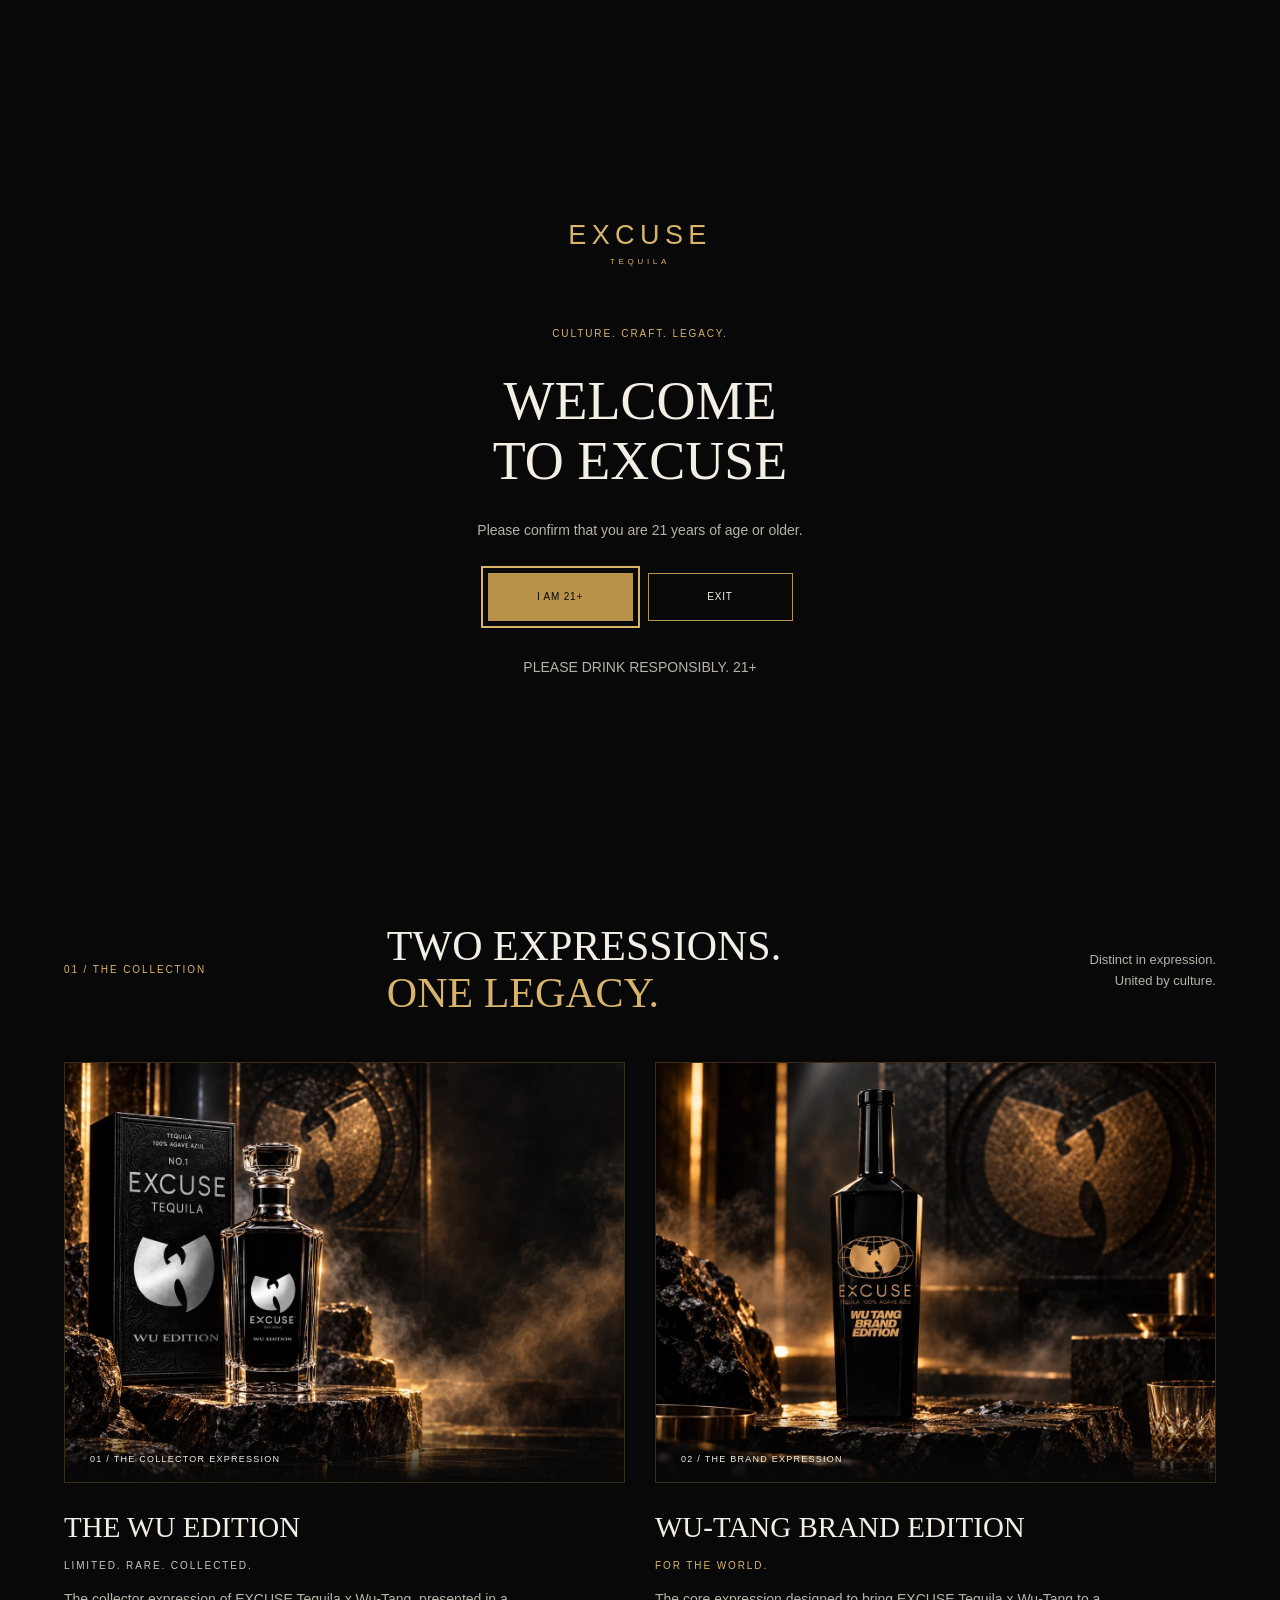
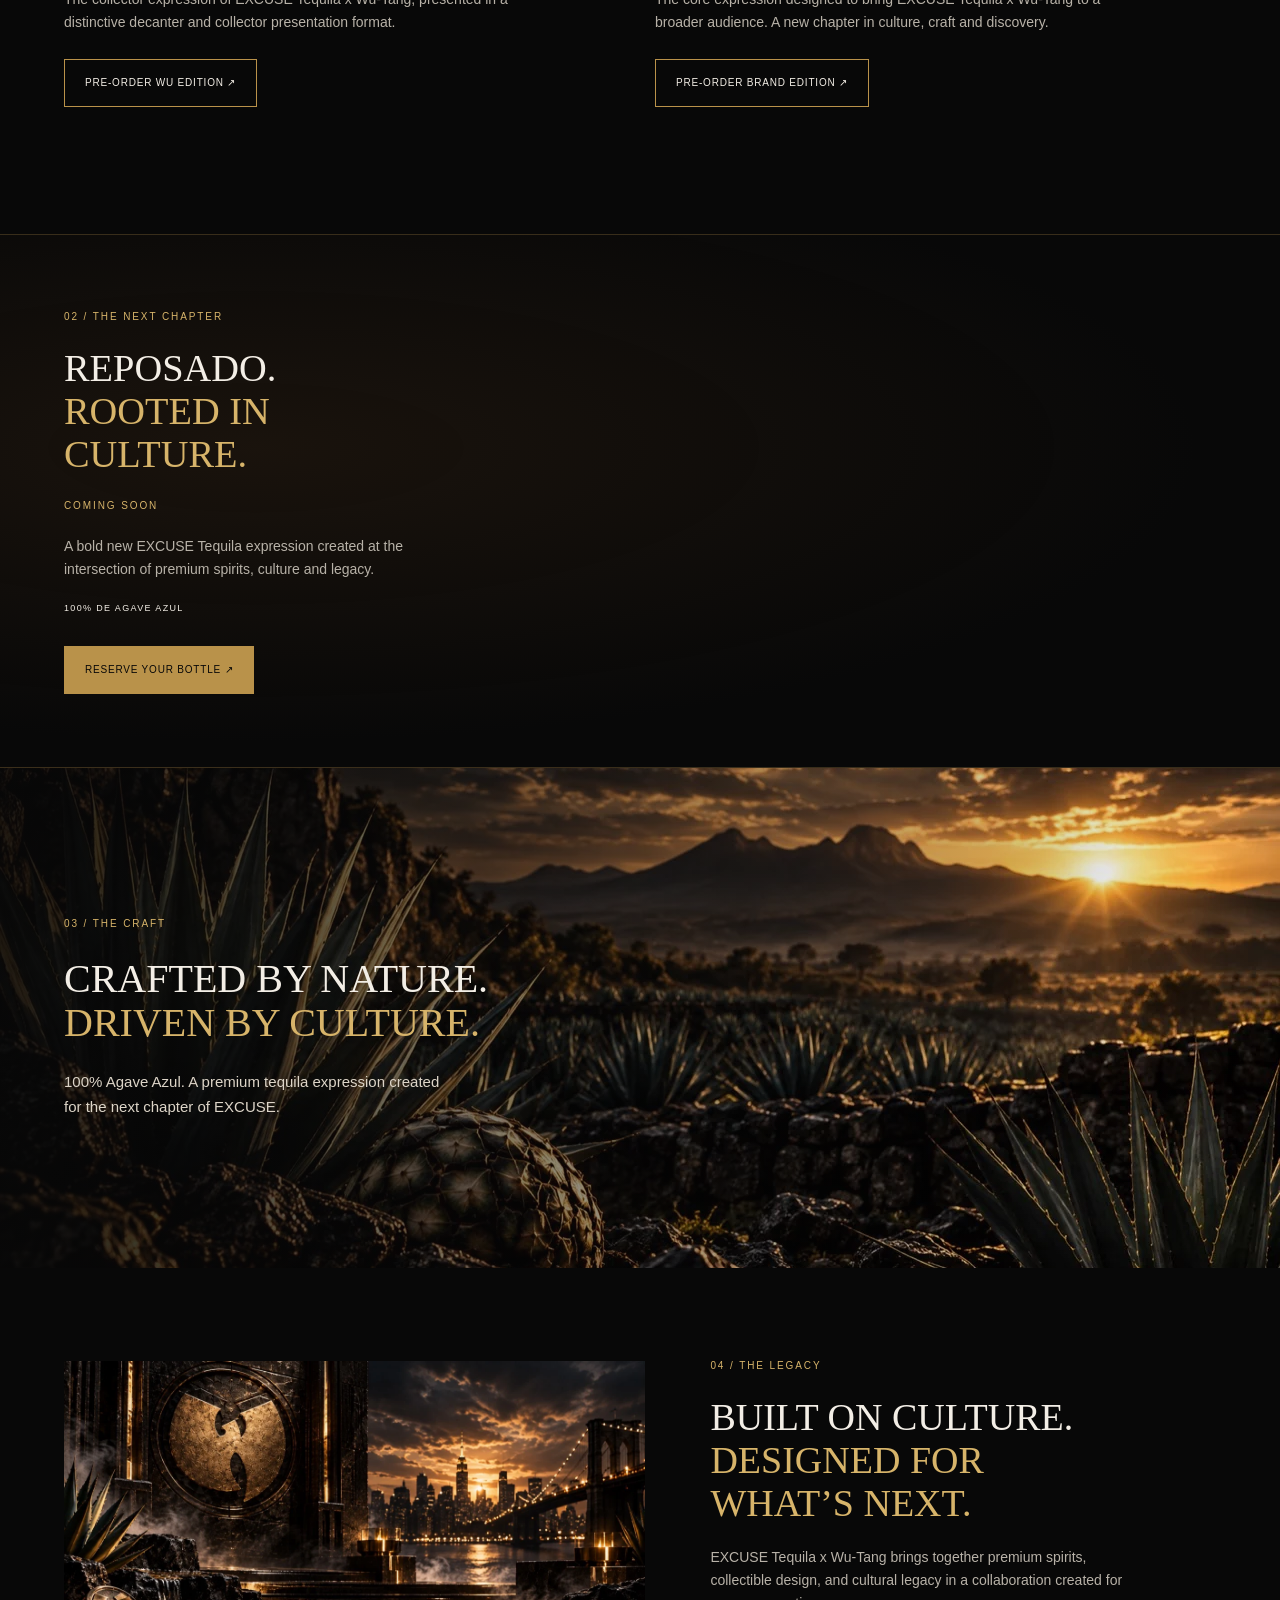
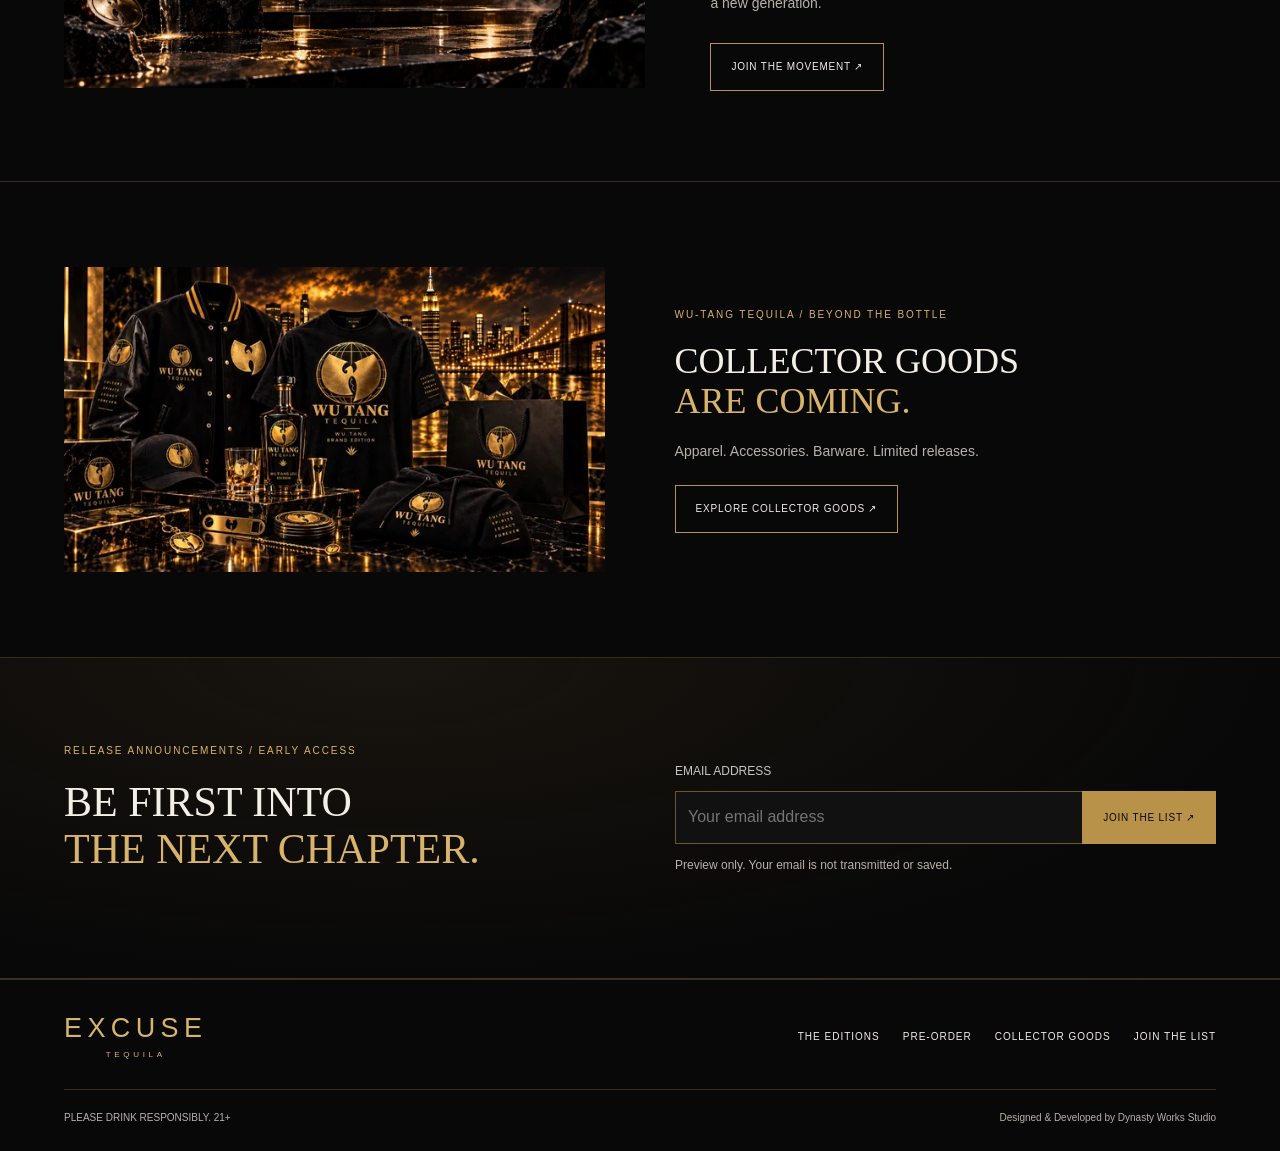
==== commit 1422f0f6: "Correct Collector Goods to WU-TANG TEQUILA branding" ====
--- a/index.html
+++ b/index.html
@@ -10,7 +10,7 @@
 <section class="nyc-feature" id="next-chapter"><div class="nyc-feature-copy"><p class="eyebrow">02 / THE NEXT CHAPTER</p><h2>REPOSADO.<br><em>ROOTED IN CULTURE.</em></h2><p class="eyebrow">COMING SOON</p><p>A bold new EXCUSE Tequila expression created at the intersection of premium spirits, culture and legacy.</p><p class="micro">100% DE AGAVE AZUL</p><button class="button gold" data-reserve="brand">RESERVE YOUR BOTTLE ↗</button></div><picture><source media="(max-width:700px)" srcset="nyc-mobile.webp"><img src="nyc-hero.webp" width="1280" height="720" loading="lazy" alt="New Reposado bottle and box beneath the gold Wu globe above New York"></picture></section>
 <section class="craft" id="craft"><img src="agave.webp" width="1280" height="720" loading="lazy" alt="Agave fields in golden evening light"><div><p class="eyebrow">03 / THE CRAFT</p><h2>CRAFTED BY NATURE.<br><em>DRIVEN BY CULTURE.</em></h2><p>100% Agave Azul. A premium tequila expression created for the next chapter of EXCUSE.</p></div></section>
 <section class="culture section" id="legacy"><div class="culture-art"><img src="legacy.webp" width="1280" height="720" loading="lazy" alt="Gold-lit stone architecture overlooking the New York skyline"></div><div class="culture-copy"><p class="eyebrow">04 / THE LEGACY</p><h2>BUILT ON CULTURE.<br><em>DESIGNED FOR<br>WHAT’S NEXT.</em></h2><p>EXCUSE Tequila x Wu-Tang brings together premium spirits, collectible design, and cultural legacy in a collaboration created for a new generation.</p><a class="button" href="#signup">JOIN THE MOVEMENT ↗</a></div></section>
-<section class="goods-teaser section"><a href="collector-goods.html" aria-label="Explore collector goods"><img src="goods-campaign.webp" srcset="goods-campaign-640.webp 640w, goods-campaign.webp 1280w" sizes="(max-width:700px) 100vw, (max-width:1000px) 46vw, 30vw" width="1280" height="720" loading="lazy" alt="EXCUSE Tequila x Wu-Tang collector goods campaign with apparel, accessories and barware"></a><div><p class="eyebrow">BEYOND THE BOTTLE</p><h2>COLLECTOR GOODS<br><em>ARE COMING.</em></h2><p>Apparel. Accessories. Barware. Limited releases.</p><a class="button" href="collector-goods.html">EXPLORE COLLECTOR GOODS ↗</a></div></section><section class="signup section" id="signup"><div><p class="eyebrow">RELEASE ANNOUNCEMENTS / EARLY ACCESS</p><h2>BE FIRST INTO<br><em>THE NEXT CHAPTER.</em></h2></div><div><form id="signup-form"><label for="signup-email">EMAIL ADDRESS</label><div class="email-row"><input id="signup-email" name="email" type="email" autocomplete="email" placeholder="Your email address" required maxlength="254"><button class="button gold" type="submit">JOIN THE LIST ↗</button></div><p class="fine">Preview only. Your email is not transmitted or saved.</p></form><div id="signup-success" class="success" role="status" hidden><h3>YOU’RE ON THE LIST.</h3><p>We’ll contact you with release, availability and preorder information.</p><p class="fine">Preview complete. No email has been submitted.</p></div></div></section>
+<section class="goods-teaser section"><a href="collector-goods.html" aria-label="Explore collector goods"><img src="goods-campaign.webp?v=2" srcset="goods-campaign-640.webp?v=2 640w, goods-campaign.webp?v=2 1280w" sizes="(max-width:700px) 100vw, (max-width:1000px) 46vw, 30vw" width="1280" height="720" loading="lazy" alt="WU-TANG TEQUILA collector goods campaign with apparel, accessories and barware"></a><div><p class="eyebrow">WU-TANG TEQUILA / BEYOND THE BOTTLE</p><h2>COLLECTOR GOODS<br><em>ARE COMING.</em></h2><p>Apparel. Accessories. Barware. Limited releases.</p><a class="button" href="collector-goods.html">EXPLORE COLLECTOR GOODS ↗</a></div></section><section class="signup section" id="signup"><div><p class="eyebrow">RELEASE ANNOUNCEMENTS / EARLY ACCESS</p><h2>BE FIRST INTO<br><em>THE NEXT CHAPTER.</em></h2></div><div><form id="signup-form"><label for="signup-email">EMAIL ADDRESS</label><div class="email-row"><input id="signup-email" name="email" type="email" autocomplete="email" placeholder="Your email address" required maxlength="254"><button class="button gold" type="submit">JOIN THE LIST ↗</button></div><p class="fine">Preview only. Your email is not transmitted or saved.</p></form><div id="signup-success" class="success" role="status" hidden><h3>YOU’RE ON THE LIST.</h3><p>We’ll contact you with release, availability and preorder information.</p><p class="fine">Preview complete. No email has been submitted.</p></div></div></section>
 </main><footer id="contact"><div class="footer-top"><a class="wordmark" href="#home">EXCUSE<small>TEQUILA</small></a><nav aria-label="Footer navigation"><a href="#editions">THE EDITIONS</a><button data-reserve>PRE-ORDER</button><a href="collector-goods.html">COLLECTOR GOODS</a><a href="#signup">JOIN THE LIST</a></nav></div><div class="footer-bottom"><span>PLEASE DRINK RESPONSIBLY. 21+</span><span>Designed &amp; Developed by Dynasty Works Studio</span></div></footer></div>
 <dialog id="mobile-menu" aria-label="Navigation"><button class="close" id="menu-close" aria-label="Close menu">CLOSE ×</button><p class="eyebrow">EXCUSE TEQUILA x WU-TANG</p><nav><a href="#editions">The editions</a><button data-reserve>Pre-order</button><a href="collector-goods.html">Collector goods</a><a href="#signup">Join the list</a></nav><p class="fine">REPOSADO. ROOTED IN CULTURE.</p></dialog>
 <dialog id="reservation" aria-labelledby="reserve-title"><button class="close" id="reserve-close" aria-label="Close reservation">CLOSE ×</button><div class="reserve-intro"><p class="eyebrow">YOUR NEXT CHAPTER</p><h2 id="reserve-title">RESERVE<br><em>YOUR EDITION.</em></h2><p>Register your preorder interest.</p><p class="fine">Preview reservation only. No payment, purchase or allocation. Details are not transmitted or saved.</p></div><form id="reserve-form"><div class="fields"><label>First Name<input name="firstName" autocomplete="given-name" required maxlength="80"></label><label>Last Name<input name="lastName" autocomplete="family-name" required maxlength="80"></label><label>Email<input name="email" type="email" autocomplete="email" required maxlength="254"></label><label>Mobile Number<input name="phone" type="tel" autocomplete="tel" required pattern="[+0-9\(\) .\-]{7,25}" maxlength="25" title="Enter a phone number with 7–25 characters."></label><label>State<select name="state" autocomplete="address-level1" required><option value="">Select state</option></select></label><label>Zip Code<input name="zip" autocomplete="postal-code" inputmode="numeric" pattern="[0-9]{5}(-[0-9]{4})?" maxlength="10" title="Enter a five-digit ZIP code or ZIP+4." required></label><label>Edition<select name="edition" required><option value="wu">WU Edition</option><option value="brand">Brand Edition</option></select></label><label>Quantity<select name="quantity" required><option>1</option><option>2</option><option>3</option><option>4+</option></select></label></div><label class="check"><input type="checkbox" name="age" required><span>I confirm that I am 21 years of age or older.</span></label><label class="check"><input type="checkbox" name="consent" required><span>I agree to receive updates regarding EXCUSE Tequila availability and release information.</span></label><button class="button gold submit" type="submit">SUBMIT PRE-ORDER INTEREST ↗</button></form><div id="reserve-success" class="success" role="status" tabindex="-1" hidden><p class="eyebrow">PREVIEW CONFIRMATION</p><h3>YOU’RE ON THE LIST.</h3><p>We’ll contact you with release, availability and preorder information.</p><p class="fine">This is a demonstration of the confirmation experience. No details were submitted, and no reservation or follow-up was created.</p><button class="button" id="reserve-done">BACK TO THE PAGE</button></div></dialog>
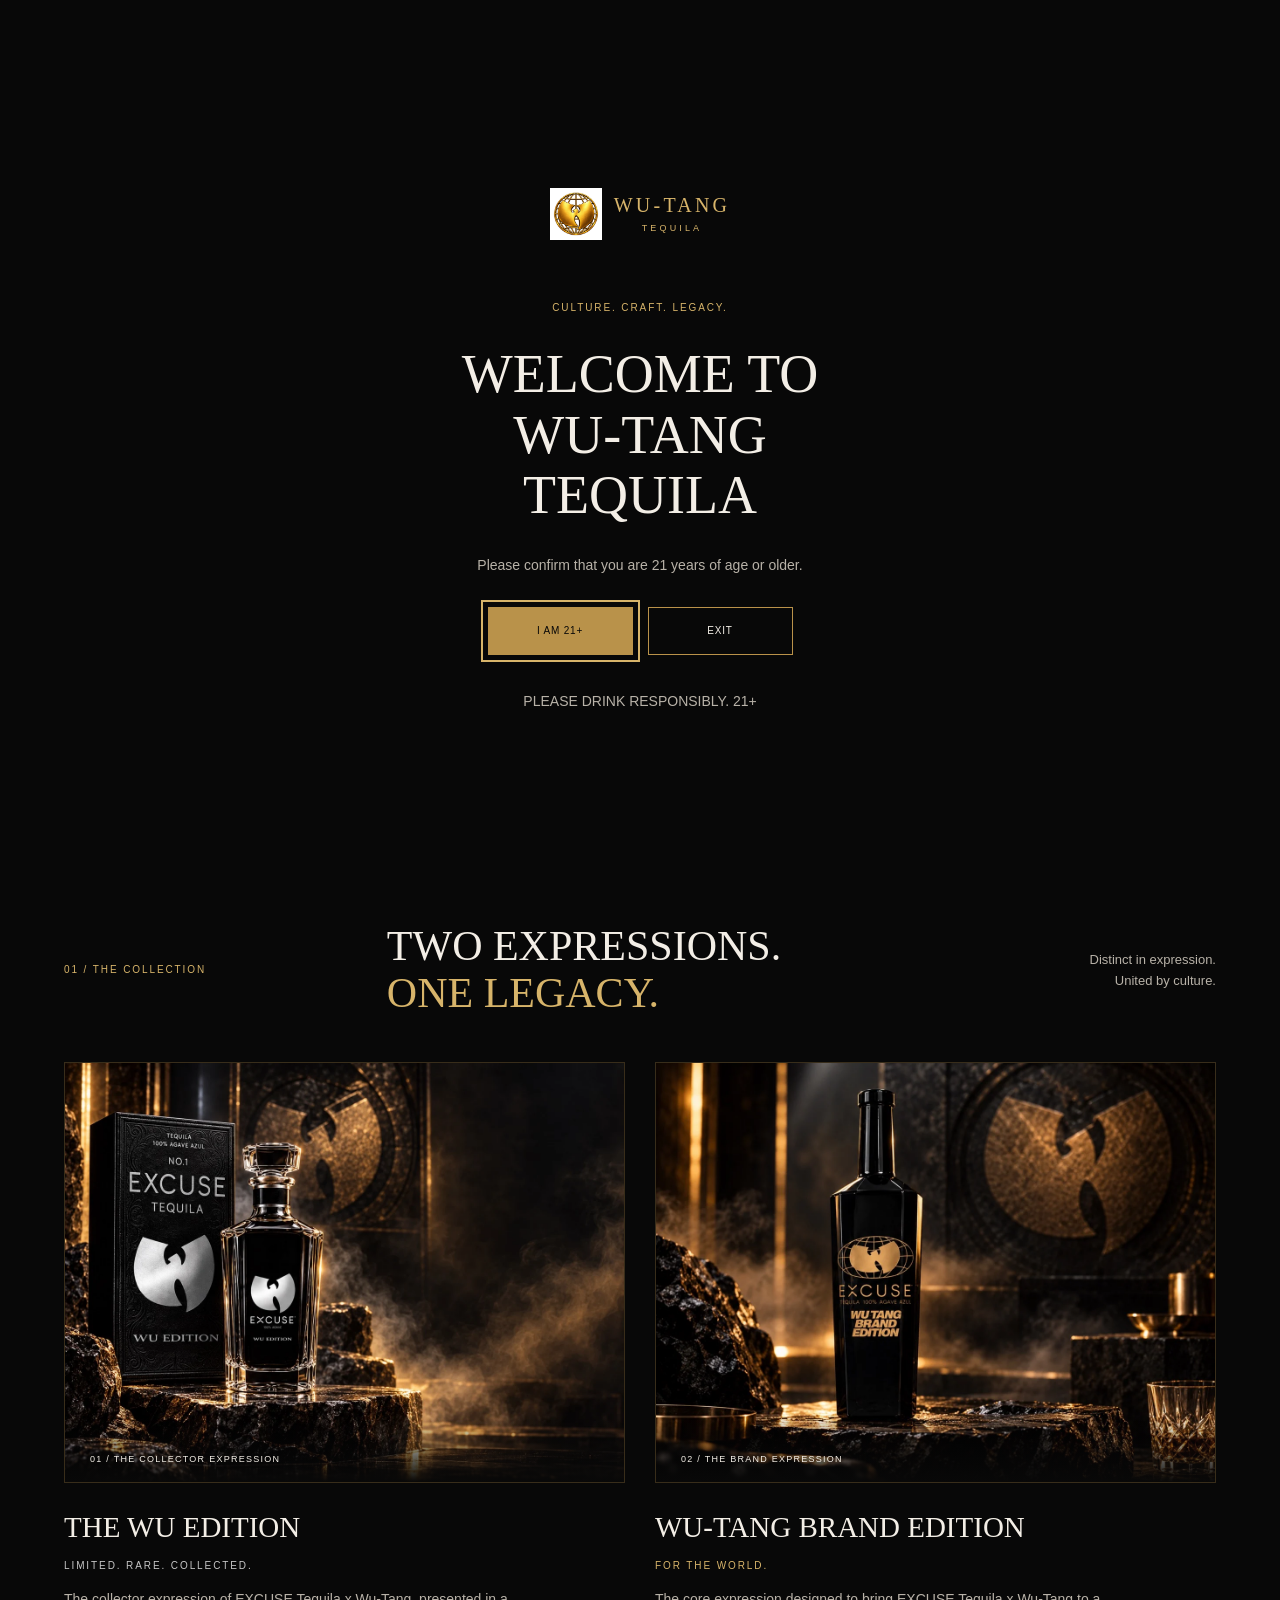
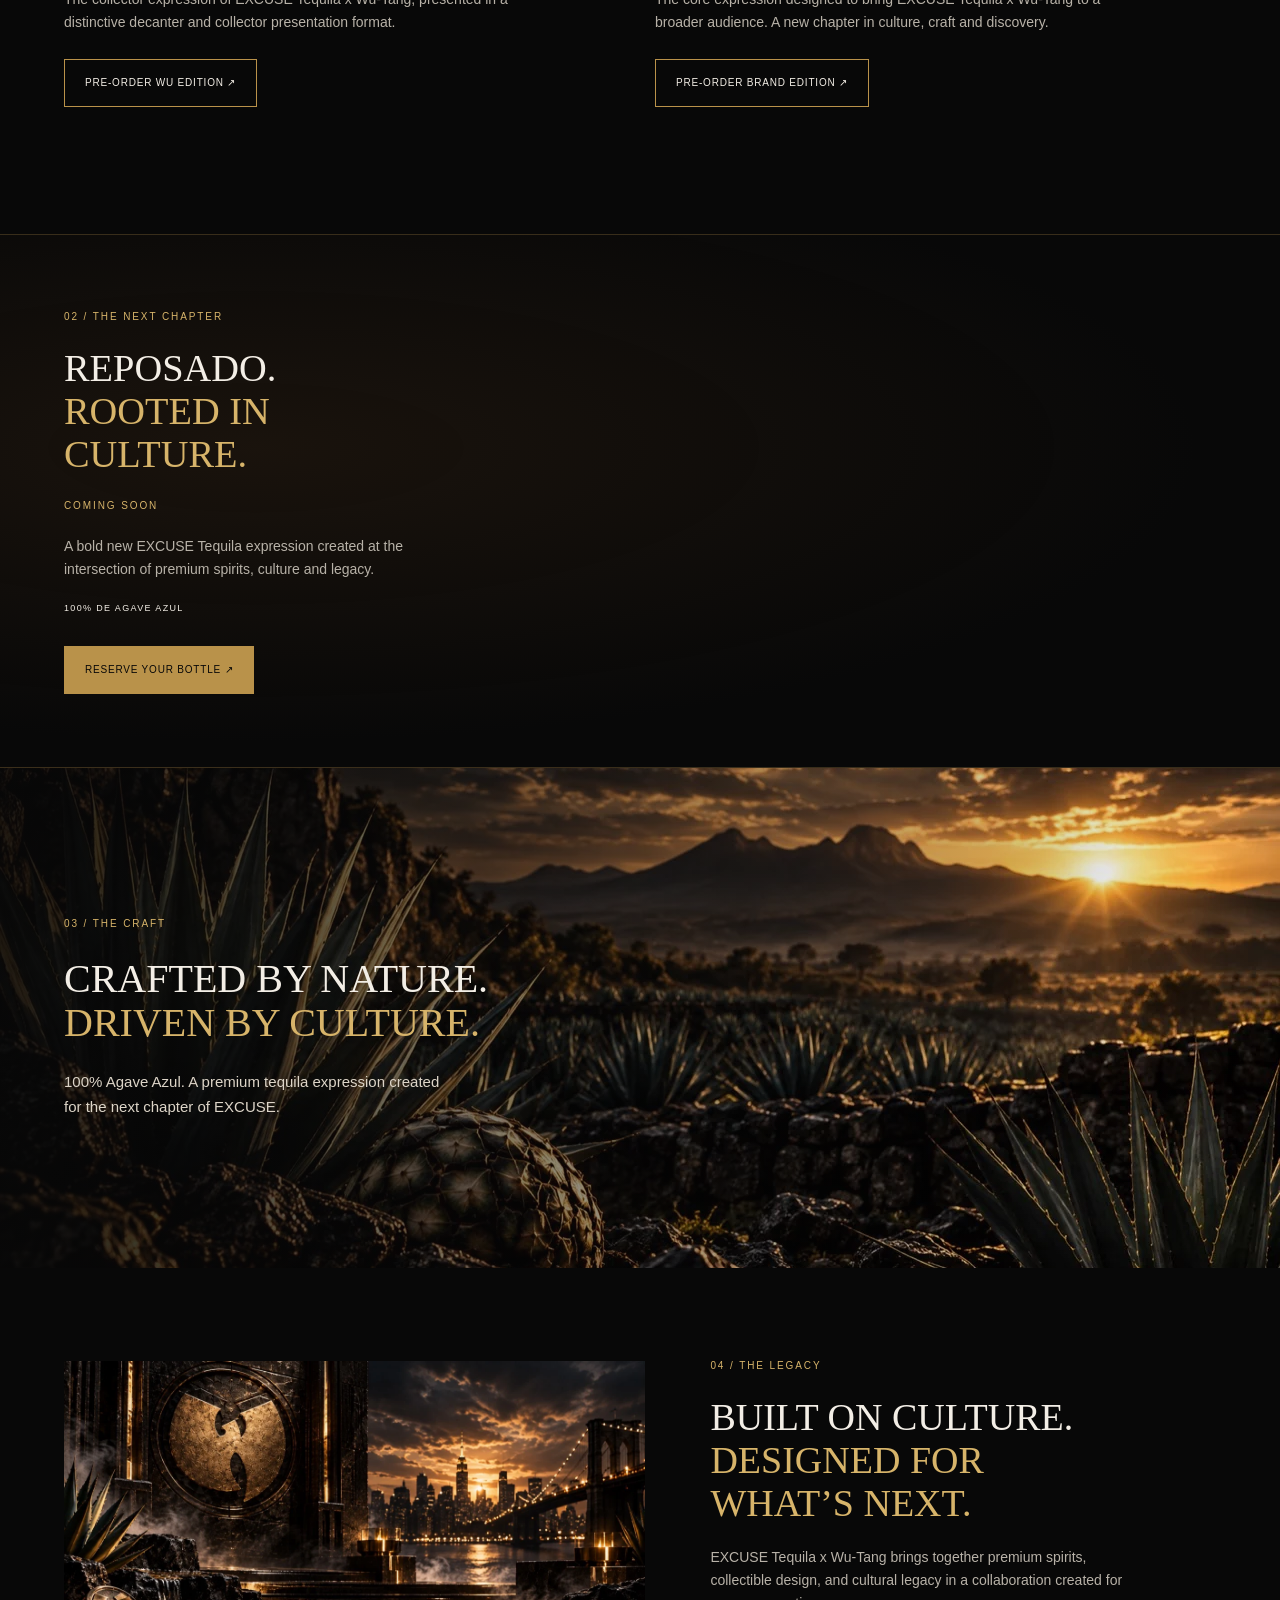
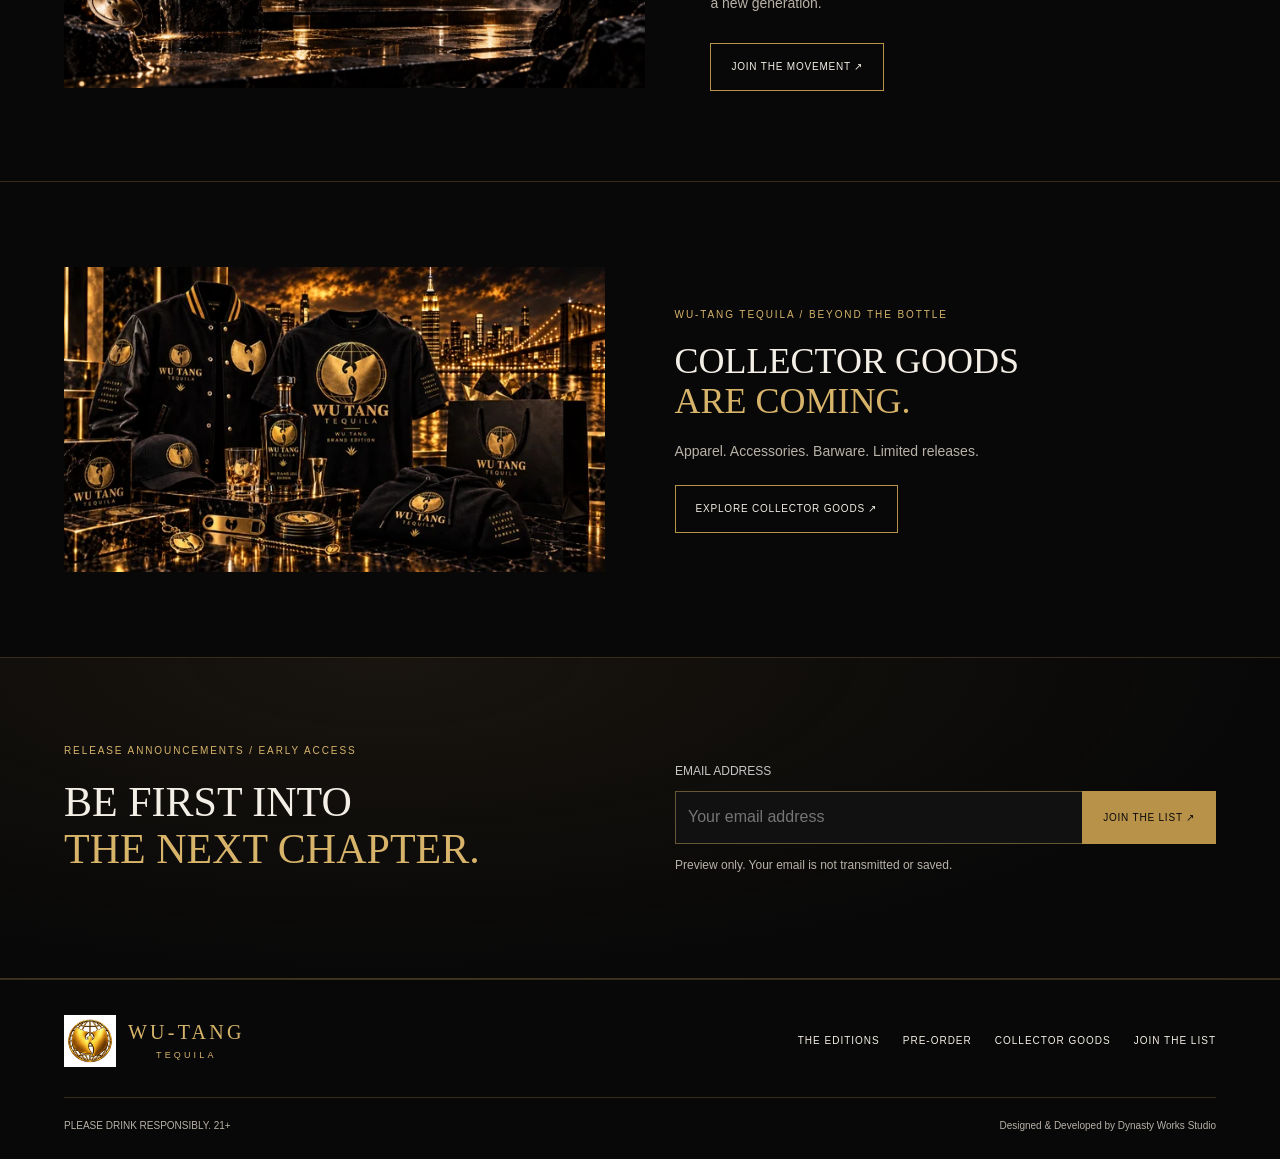
==== commit b5643500: "Centralize supplied Wu-Tang Brands globe and consumer identity" ====
--- a/index.html
+++ b/index.html
@@ -1,9 +1,9 @@
 <!doctype html>
-<html lang="en"><head><meta charset="UTF-8"><meta name="viewport" content="width=device-width, initial-scale=1"><meta name="theme-color" content="#080808"><title>EXCUSE Tequila x Wu-Tang | Coming Soon</title><meta name="description" content="Discover two EXCUSE Tequila x Wu-Tang editions, the new Reposado chapter, and register for preorder interest and launch updates."><meta property="og:title" content="EXCUSE Tequila x Wu-Tang | Coming Soon"><meta property="og:description" content="Reposado. Rooted in culture. Register for preorder interest and launch updates."><meta property="og:type" content="website"><meta property="og:image" content="https://ernestyearby-svg.github.io/wutang-excuse/nyc-hero.webp"><link rel="preload" as="image" href="hero-desktop.webp" media="(min-width: 701px)"><link rel="preload" as="image" href="hero-mobile.webp" media="(max-width: 700px)"><link rel="stylesheet" href="styles.css?v=11"><script type="module" src="app.js?v=9"></script></head>
+<html lang="en"><head><meta charset="UTF-8"><meta name="viewport" content="width=device-width, initial-scale=1"><meta name="theme-color" content="#080808"><title>WU-TANG TEQUILA | Coming Soon</title><meta name="description" content="Discover two EXCUSE Tequila x Wu-Tang editions, the new Reposado chapter, and register for preorder interest and launch updates."><meta property="og:title" content="WU-TANG TEQUILA | Coming Soon"><meta property="og:description" content="Reposado. Rooted in culture. Register for preorder interest and launch updates."><meta property="og:type" content="website"><meta property="og:image" content="https://ernestyearby-svg.github.io/wutang-excuse/nyc-hero.webp"><link rel="preload" as="image" href="hero-desktop.webp" media="(min-width: 701px)"><link rel="preload" as="image" href="hero-mobile.webp" media="(max-width: 700px)"><link rel="stylesheet" href="styles.css?v=12"><script type="module" src="app.js?v=10"></script></head>
 <body>
-<dialog id="age-gate" aria-labelledby="age-title"><div class="gate-inner"><span class="wordmark">EXCUSE<small>TEQUILA</small></span><p class="eyebrow">CULTURE. CRAFT. LEGACY.</p><h2 id="age-title">WELCOME<br>TO EXCUSE</h2><p>Please confirm that you are 21 years of age or older.</p><div class="gate-actions"><button class="button gold" id="enter">I AM 21+</button><button class="button" id="exit">EXIT</button></div><p class="fine">PLEASE DRINK RESPONSIBLY. 21+</p></div></dialog>
-<div id="site"><a class="skip" href="#main">Skip to content</a><header id="header"><a class="wordmark" href="#home" aria-label="EXCUSE Tequila home">EXCUSE<small>TEQUILA</small></a><nav aria-label="Main navigation"><a href="#editions">THE EDITIONS</a><button data-reserve>PRE-ORDER</button><a href="collector-goods.html">COLLECTOR GOODS</a><a href="#signup">JOIN THE LIST</a></nav><button id="menu-toggle" aria-label="Open menu" aria-expanded="false" aria-controls="mobile-menu"><span></span><span></span></button></header>
-<main id="main"><section class="hero restored-hero" id="home"><picture><source media="(max-width:700px)" srcset="hero-mobile.webp"><img src="hero-desktop.webp" width="1280" height="720" fetchpriority="high" alt="EXCUSE collector decanter, presentation box and tall black Brand Edition bottle in golden light"></picture><div class="hero-copy"><p class="eyebrow">EXCUSE TEQUILA x WU-TANG</p><h1>MORE THAN<br>TEQUILA.<em>IT’S A MOVEMENT.</em></h1><p class="hero-position">TWO EDITIONS. ONE LEGACY.</p><p class="hero-body">A collector expression and a bold brand edition, united by culture, craft, and legacy.</p><div class="hero-actions"><button class="button gold" data-reserve>PRE-ORDER ↗</button><a class="button" href="#editions">EXPLORE THE EDITIONS</a></div><p class="micro">100% AGAVE AZUL · CULTURE IN EVERY POUR</p></div><div class="hero-caption"><span>COLLECTIBLE SPIRIT. CULTURAL LEGACY.</span><a href="#editions">DISCOVER THE COLLECTION ↓</a></div></section>
+<dialog id="age-gate" aria-labelledby="age-title"><div class="gate-inner"><span class="wordmark brand-identity" data-brand-identity>WU-TANG<small>TEQUILA</small></span><p class="eyebrow">CULTURE. CRAFT. LEGACY.</p><h2 id="age-title">WELCOME TO<br>WU-TANG TEQUILA</h2><p>Please confirm that you are 21 years of age or older.</p><div class="gate-actions"><button class="button gold" id="enter">I AM 21+</button><button class="button" id="exit">EXIT</button></div><p class="fine">PLEASE DRINK RESPONSIBLY. 21+</p></div></dialog>
+<div id="site"><a class="skip" href="#main">Skip to content</a><header id="header"><a class="wordmark brand-identity" data-brand-identity href="#home" aria-label="WU-TANG TEQUILA home">WU-TANG<small>TEQUILA</small></a><nav aria-label="Main navigation"><a href="#editions">THE EDITIONS</a><button data-reserve>PRE-ORDER</button><a href="collector-goods.html">COLLECTOR GOODS</a><a href="#signup">JOIN THE LIST</a></nav><button id="menu-toggle" aria-label="Open menu" aria-expanded="false" aria-controls="mobile-menu"><span></span><span></span></button></header>
+<main id="main"><section class="hero restored-hero" id="home"><picture><source media="(max-width:700px)" srcset="hero-mobile.webp"><img src="hero-desktop.webp" width="1280" height="720" fetchpriority="high" alt="EXCUSE collector decanter, presentation box and tall black Brand Edition bottle in golden light"></picture><div class="hero-copy"><p class="eyebrow">WU-TANG TEQUILA</p><h1>MORE THAN<br>TEQUILA.<em>IT’S A MOVEMENT.</em></h1><p class="hero-position">TWO EDITIONS. ONE LEGACY.</p><p class="hero-body">A collector expression and a bold brand edition, united by culture, craft, and legacy.</p><div class="hero-actions"><button class="button gold" data-reserve>PRE-ORDER ↗</button><a class="button" href="#editions">EXPLORE THE EDITIONS</a></div><p class="micro">100% AGAVE AZUL · CULTURE IN EVERY POUR</p></div><div class="hero-caption"><span>COLLECTIBLE SPIRIT. CULTURAL LEGACY.</span><a href="#editions">DISCOVER THE COLLECTION ↓</a></div></section>
 <section class="section collection" id="editions"><div class="section-heading"><p class="eyebrow">01 / THE COLLECTION</p><h2>TWO EXPRESSIONS.<br><em>ONE LEGACY.</em></h2><p>Distinct in expression.<br>United by culture.</p></div><div class="edition-grid">
 <article><div class="product-image"><img src="wu-edition.webp" width="1280" height="960" loading="lazy" alt="WU Edition crystal decanter and silver Wu presentation box"><span>01 / THE COLLECTOR EXPRESSION</span></div><div class="product-copy"><h3>THE WU EDITION</h3><p class="eyebrow silver">LIMITED. RARE. COLLECTED.</p><p>The collector expression of EXCUSE Tequila x Wu-Tang, presented in a distinctive decanter and collector presentation format.</p><button class="button" data-reserve="wu">PRE-ORDER WU EDITION ↗</button></div></article>
 <article><div class="product-image"><img src="brand-edition.webp" width="1280" height="960" loading="lazy" alt="Tall black Wu-Tang Brand Edition bottle with gold EXCUSE treatment"><span>02 / THE BRAND EXPRESSION</span></div><div class="product-copy"><h3>WU-TANG BRAND EDITION</h3><p class="eyebrow">FOR THE WORLD.</p><p>The core expression designed to bring EXCUSE Tequila x Wu-Tang to a broader audience. A new chapter in culture, craft and discovery.</p><button class="button" data-reserve="brand">PRE-ORDER BRAND EDITION ↗</button></div></article></div></section>
@@ -11,7 +11,7 @@
 <section class="craft" id="craft"><img src="agave.webp" width="1280" height="720" loading="lazy" alt="Agave fields in golden evening light"><div><p class="eyebrow">03 / THE CRAFT</p><h2>CRAFTED BY NATURE.<br><em>DRIVEN BY CULTURE.</em></h2><p>100% Agave Azul. A premium tequila expression created for the next chapter of EXCUSE.</p></div></section>
 <section class="culture section" id="legacy"><div class="culture-art"><img src="legacy.webp" width="1280" height="720" loading="lazy" alt="Gold-lit stone architecture overlooking the New York skyline"></div><div class="culture-copy"><p class="eyebrow">04 / THE LEGACY</p><h2>BUILT ON CULTURE.<br><em>DESIGNED FOR<br>WHAT’S NEXT.</em></h2><p>EXCUSE Tequila x Wu-Tang brings together premium spirits, collectible design, and cultural legacy in a collaboration created for a new generation.</p><a class="button" href="#signup">JOIN THE MOVEMENT ↗</a></div></section>
 <section class="goods-teaser section"><a href="collector-goods.html" aria-label="Explore collector goods"><img src="goods-campaign.webp?v=2" srcset="goods-campaign-640.webp?v=2 640w, goods-campaign.webp?v=2 1280w" sizes="(max-width:700px) 100vw, (max-width:1000px) 46vw, 30vw" width="1280" height="720" loading="lazy" alt="WU-TANG TEQUILA collector goods campaign with apparel, accessories and barware"></a><div><p class="eyebrow">WU-TANG TEQUILA / BEYOND THE BOTTLE</p><h2>COLLECTOR GOODS<br><em>ARE COMING.</em></h2><p>Apparel. Accessories. Barware. Limited releases.</p><a class="button" href="collector-goods.html">EXPLORE COLLECTOR GOODS ↗</a></div></section><section class="signup section" id="signup"><div><p class="eyebrow">RELEASE ANNOUNCEMENTS / EARLY ACCESS</p><h2>BE FIRST INTO<br><em>THE NEXT CHAPTER.</em></h2></div><div><form id="signup-form"><label for="signup-email">EMAIL ADDRESS</label><div class="email-row"><input id="signup-email" name="email" type="email" autocomplete="email" placeholder="Your email address" required maxlength="254"><button class="button gold" type="submit">JOIN THE LIST ↗</button></div><p class="fine">Preview only. Your email is not transmitted or saved.</p></form><div id="signup-success" class="success" role="status" hidden><h3>YOU’RE ON THE LIST.</h3><p>We’ll contact you with release, availability and preorder information.</p><p class="fine">Preview complete. No email has been submitted.</p></div></div></section>
-</main><footer id="contact"><div class="footer-top"><a class="wordmark" href="#home">EXCUSE<small>TEQUILA</small></a><nav aria-label="Footer navigation"><a href="#editions">THE EDITIONS</a><button data-reserve>PRE-ORDER</button><a href="collector-goods.html">COLLECTOR GOODS</a><a href="#signup">JOIN THE LIST</a></nav></div><div class="footer-bottom"><span>PLEASE DRINK RESPONSIBLY. 21+</span><span>Designed &amp; Developed by Dynasty Works Studio</span></div></footer></div>
+</main><footer id="contact"><div class="footer-top"><a class="wordmark brand-identity" data-brand-identity href="#home">WU-TANG<small>TEQUILA</small></a><nav aria-label="Footer navigation"><a href="#editions">THE EDITIONS</a><button data-reserve>PRE-ORDER</button><a href="collector-goods.html">COLLECTOR GOODS</a><a href="#signup">JOIN THE LIST</a></nav></div><div class="footer-bottom"><span>PLEASE DRINK RESPONSIBLY. 21+</span><span>Designed &amp; Developed by Dynasty Works Studio</span></div></footer></div>
 <dialog id="mobile-menu" aria-label="Navigation"><button class="close" id="menu-close" aria-label="Close menu">CLOSE ×</button><p class="eyebrow">EXCUSE TEQUILA x WU-TANG</p><nav><a href="#editions">The editions</a><button data-reserve>Pre-order</button><a href="collector-goods.html">Collector goods</a><a href="#signup">Join the list</a></nav><p class="fine">REPOSADO. ROOTED IN CULTURE.</p></dialog>
 <dialog id="reservation" aria-labelledby="reserve-title"><button class="close" id="reserve-close" aria-label="Close reservation">CLOSE ×</button><div class="reserve-intro"><p class="eyebrow">YOUR NEXT CHAPTER</p><h2 id="reserve-title">RESERVE<br><em>YOUR EDITION.</em></h2><p>Register your preorder interest.</p><p class="fine">Preview reservation only. No payment, purchase or allocation. Details are not transmitted or saved.</p></div><form id="reserve-form"><div class="fields"><label>First Name<input name="firstName" autocomplete="given-name" required maxlength="80"></label><label>Last Name<input name="lastName" autocomplete="family-name" required maxlength="80"></label><label>Email<input name="email" type="email" autocomplete="email" required maxlength="254"></label><label>Mobile Number<input name="phone" type="tel" autocomplete="tel" required pattern="[+0-9\(\) .\-]{7,25}" maxlength="25" title="Enter a phone number with 7–25 characters."></label><label>State<select name="state" autocomplete="address-level1" required><option value="">Select state</option></select></label><label>Zip Code<input name="zip" autocomplete="postal-code" inputmode="numeric" pattern="[0-9]{5}(-[0-9]{4})?" maxlength="10" title="Enter a five-digit ZIP code or ZIP+4." required></label><label>Edition<select name="edition" required><option value="wu">WU Edition</option><option value="brand">Brand Edition</option></select></label><label>Quantity<select name="quantity" required><option>1</option><option>2</option><option>3</option><option>4+</option></select></label></div><label class="check"><input type="checkbox" name="age" required><span>I confirm that I am 21 years of age or older.</span></label><label class="check"><input type="checkbox" name="consent" required><span>I agree to receive updates regarding EXCUSE Tequila availability and release information.</span></label><button class="button gold submit" type="submit">SUBMIT PRE-ORDER INTEREST ↗</button></form><div id="reserve-success" class="success" role="status" tabindex="-1" hidden><p class="eyebrow">PREVIEW CONFIRMATION</p><h3>YOU’RE ON THE LIST.</h3><p>We’ll contact you with release, availability and preorder information.</p><p class="fine">This is a demonstration of the confirmation experience. No details were submitted, and no reservation or follow-up was created.</p><button class="button" id="reserve-done">BACK TO THE PAGE</button></div></dialog>
 </body></html>
--- a/styles.css
+++ b/styles.css
@@ -12,3 +12,11 @@
 @media(max-width:700px){.restored-hero{height:auto;min-height:0;padding-top:68px;display:flex;flex-direction:column}.restored-hero picture{inset:auto;position:relative;width:100%;height:auto;overflow:visible;order:2;background:#080808}.restored-hero picture img{width:100%;height:auto;object-fit:contain;aspect-ratio:720/1280}.restored-hero .hero-copy{order:1;width:100%;margin:0;padding:35px 6% 30px;background:radial-gradient(ellipse at 50% 100%,#34241466,transparent 80%);text-align:center}.restored-hero h1{font-size:43px;margin:15px 0}.restored-hero h1 em{font-size:.52em;line-height:1.5}.restored-hero .hero-body{font-size:13px}.restored-hero .hero-actions{margin:20px 0}.restored-hero .hero-actions .button{font-size:9px;min-height:49px}.collection{padding-block:50px}.section-heading h2{font-size:35px}.edition-grid{gap:35px}.product-copy{padding:22px 0 0}.product-copy h3{font-size:27px}.nyc-feature{display:flex;flex-direction:column;padding:0;gap:0}.nyc-feature picture{width:100%;order:1}.nyc-feature picture img{width:100%;height:auto}.nyc-feature-copy{order:2;padding:35px 6% 45px;width:100%}.nyc-feature h2{font-size:37px}.nyc-feature .button{width:100%}.craft{min-height:430px}.craft h2{font-size:29px}.culture{padding-block:50px}.signup{padding-block:50px}.signup h2{font-size:32px}}
 
 .goods-teaser{display:grid;grid-template-columns:1fr 1fr;gap:6%;align-items:center;border-top:1px solid var(--line)}.goods-teaser img{width:100%;height:auto}.goods-teaser h2{font-size:36px;margin:18px 0}.goods-teaser p:not(.eyebrow){color:var(--muted);font-size:14px}.goods-teaser .button{margin-top:22px}@media(max-width:700px){.goods-teaser{grid-template-columns:1fr;gap:25px}.goods-teaser h2{font-size:31px}}@media(min-width:701px) and (max-width:850px){header nav{gap:15px}header nav a,header nav button{font-size:9px}header nav>a:last-child{padding-inline:12px}}
+
+/* One supplied, unaltered globe artwork for the site identity. */
+.brand-identity{display:inline-flex!important;align-items:center;gap:12px;letter-spacing:.12em!important}
+.brand-identity img{display:block;width:52px;height:52px;object-fit:contain;flex-shrink:0;padding:3px;background:white;filter:none;transform:none}
+.brand-name{font:20px/1.2 Georgia,serif;color:var(--warm)}
+.brand-name small{display:block;font:9px/1.5 Arial,sans-serif;letter-spacing:.35em;margin-top:5px;text-align:center}
+.goods-official-identity{grid-column:1/-1;margin-bottom:8px}.goods-official-identity img{width:88px;height:88px}.goods-official-identity .brand-name{font-size:24px}
+@media(max-width:700px){.brand-identity{gap:9px}.brand-identity img{width:42px;height:42px}.brand-name{font-size:17px}.goods-official-identity{margin-bottom:24px}.goods-official-identity img{width:72px;height:72px}}
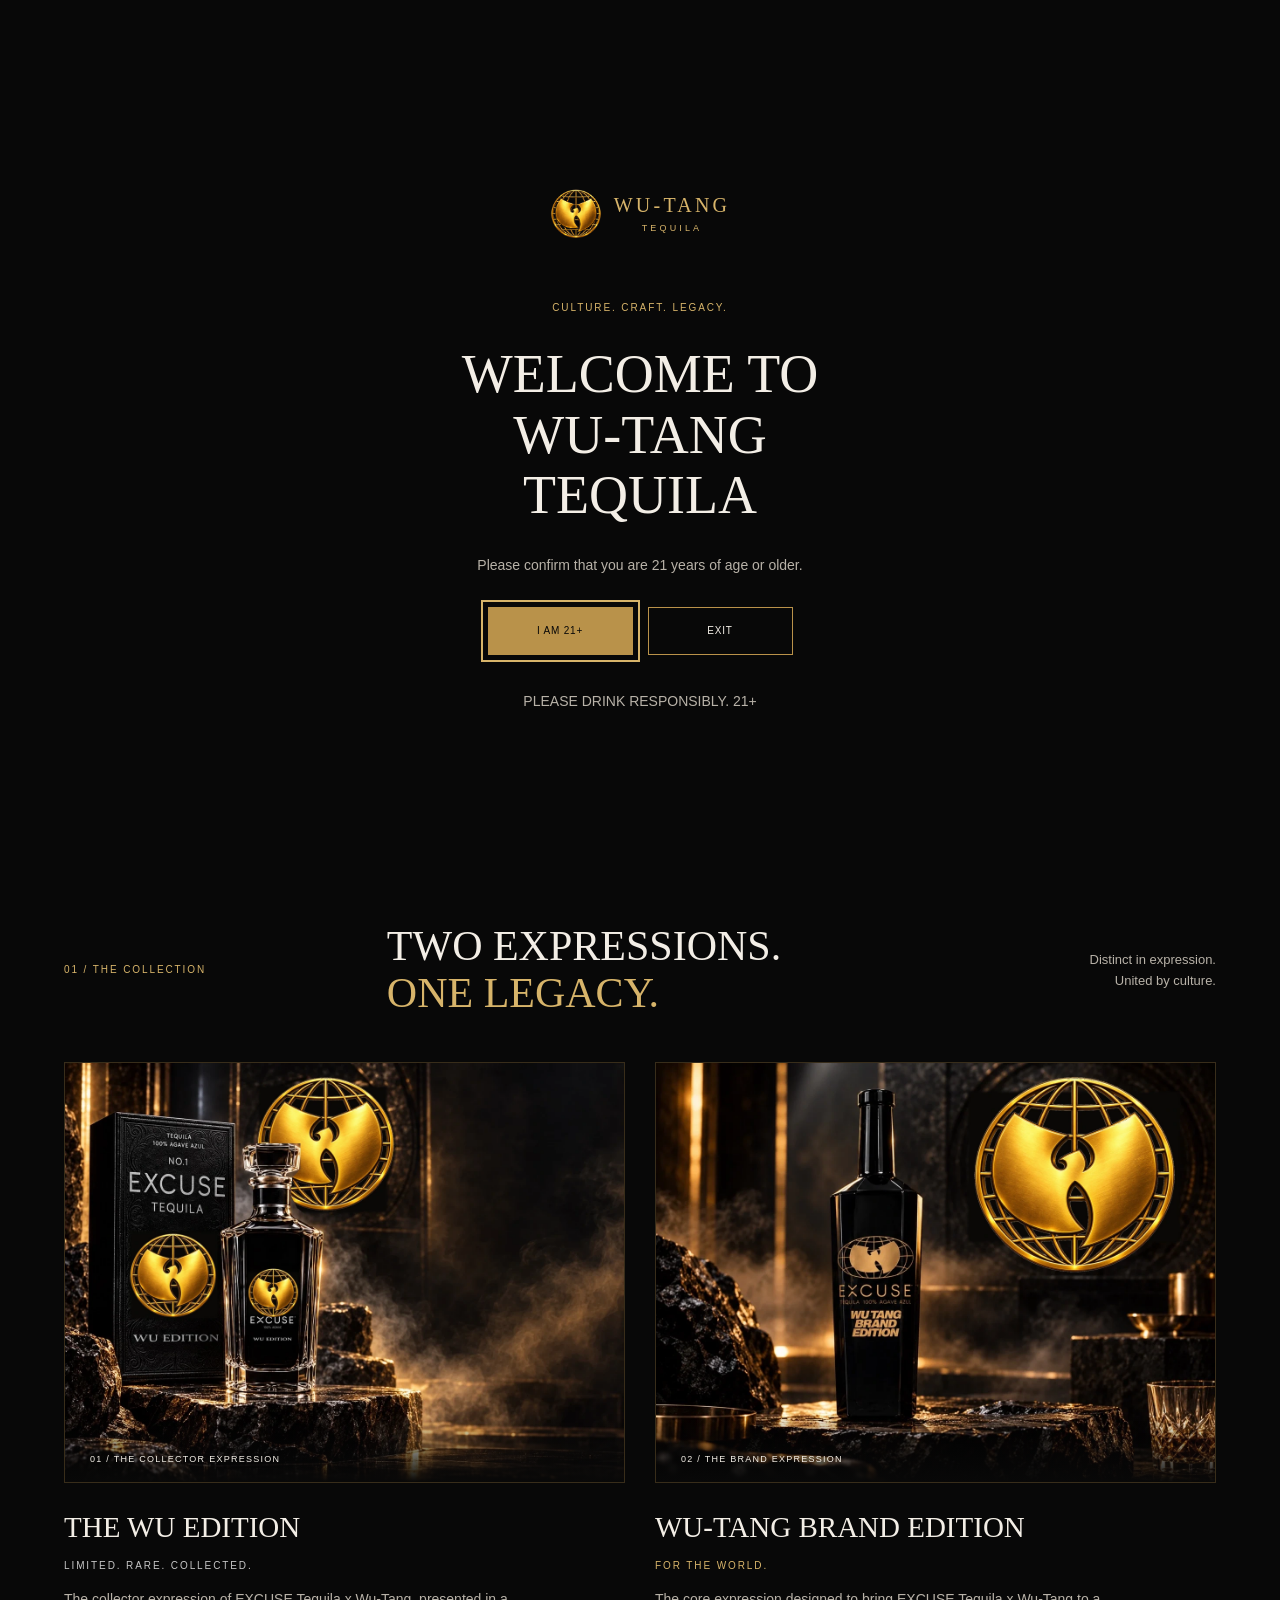
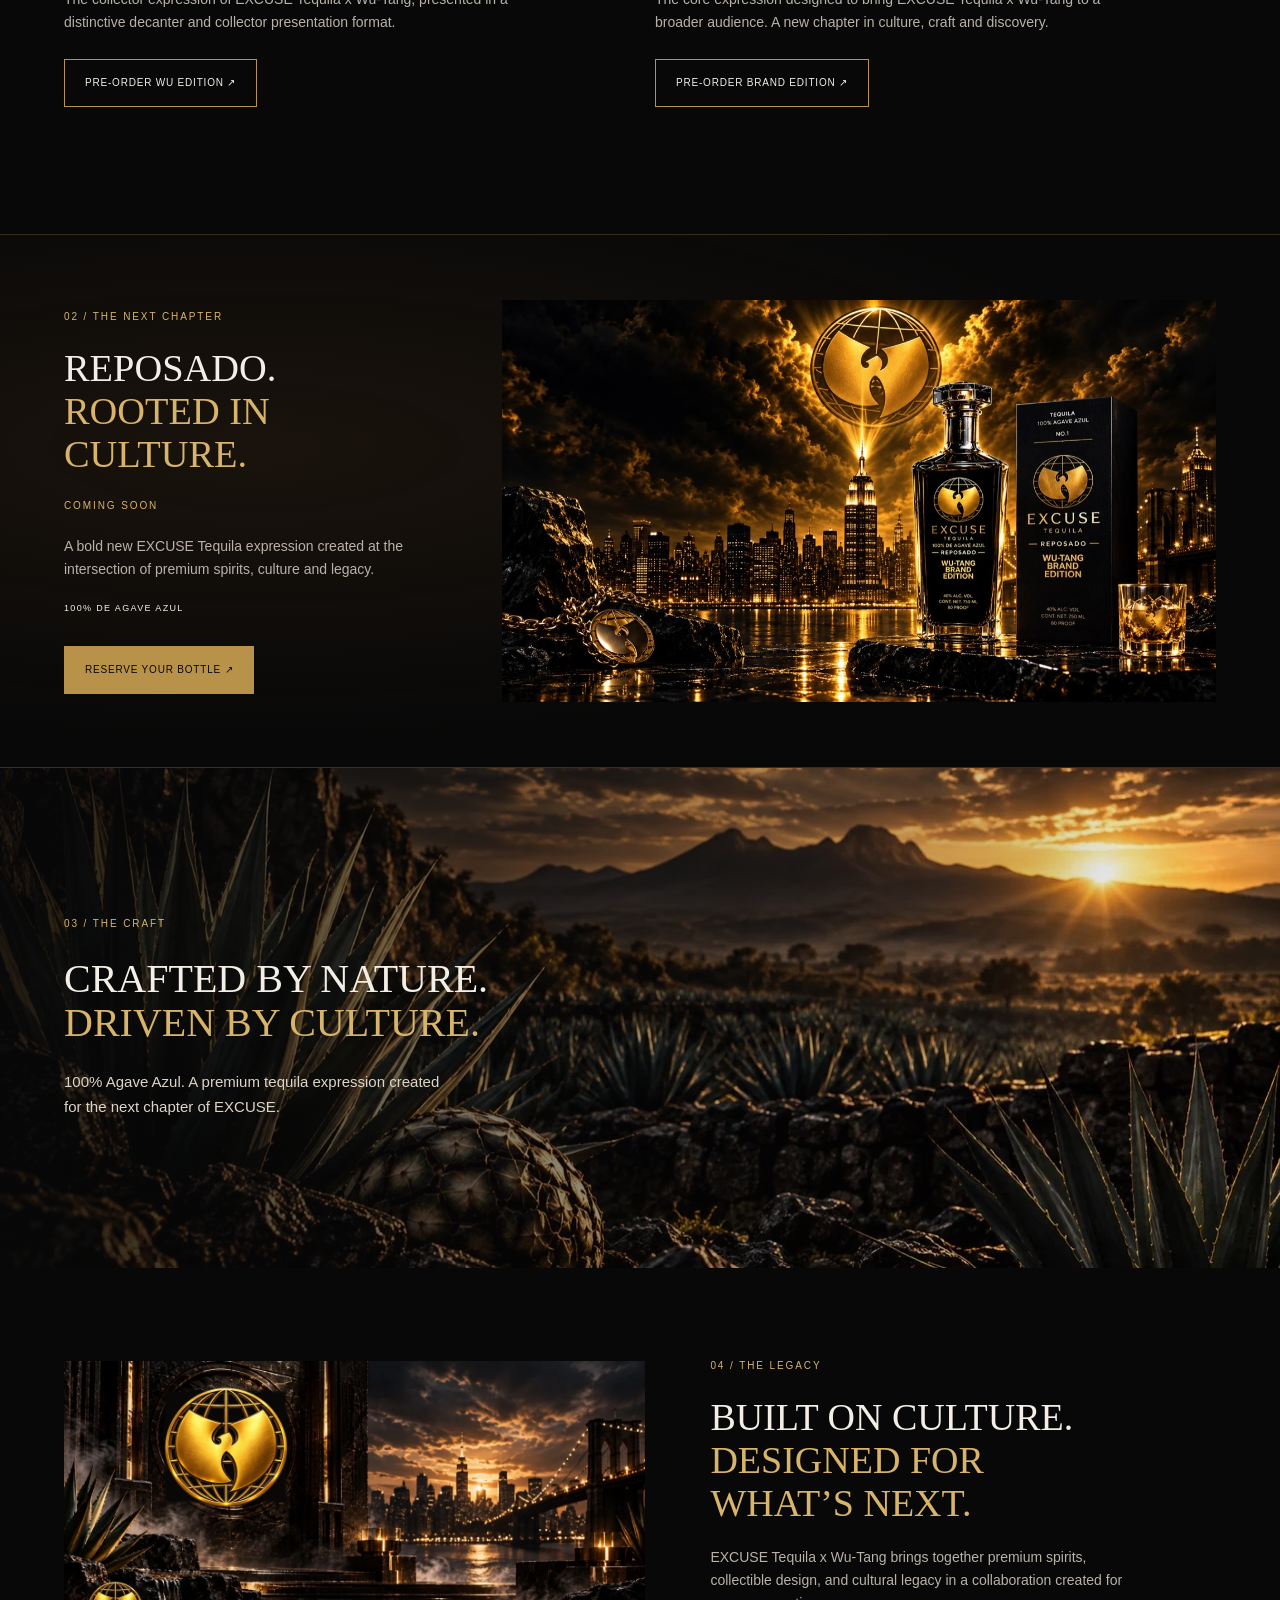
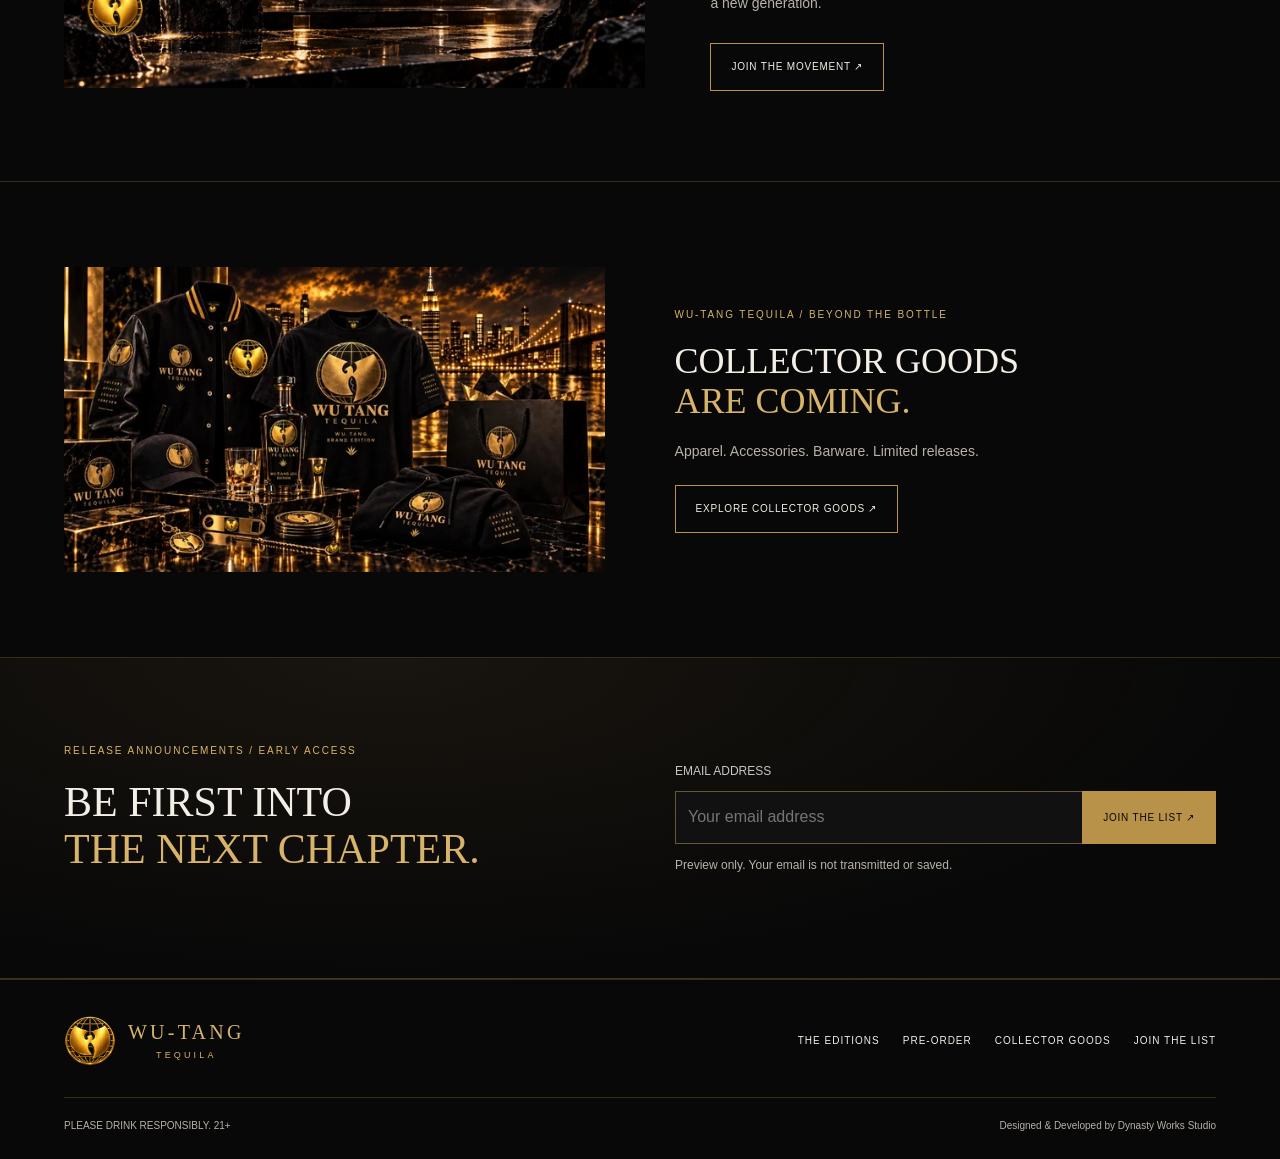
==== commit 4d2cce29: "Replace standalone marks with supplied globe artwork" ====
--- a/index.html
+++ b/index.html
@@ -1,16 +1,16 @@
 <!doctype html>
-<html lang="en"><head><meta charset="UTF-8"><meta name="viewport" content="width=device-width, initial-scale=1"><meta name="theme-color" content="#080808"><title>WU-TANG TEQUILA | Coming Soon</title><meta name="description" content="Discover two EXCUSE Tequila x Wu-Tang editions, the new Reposado chapter, and register for preorder interest and launch updates."><meta property="og:title" content="WU-TANG TEQUILA | Coming Soon"><meta property="og:description" content="Reposado. Rooted in culture. Register for preorder interest and launch updates."><meta property="og:type" content="website"><meta property="og:image" content="https://ernestyearby-svg.github.io/wutang-excuse/nyc-hero.webp"><link rel="preload" as="image" href="hero-desktop.webp" media="(min-width: 701px)"><link rel="preload" as="image" href="hero-mobile.webp" media="(max-width: 700px)"><link rel="stylesheet" href="styles.css?v=12"><script type="module" src="app.js?v=10"></script></head>
+<html lang="en"><head><meta charset="UTF-8"><meta name="viewport" content="width=device-width, initial-scale=1"><meta name="theme-color" content="#080808"><title>WU-TANG TEQUILA | Coming Soon</title><meta name="description" content="Discover two EXCUSE Tequila x Wu-Tang editions, the new Reposado chapter, and register for preorder interest and launch updates."><meta property="og:title" content="WU-TANG TEQUILA | Coming Soon"><meta property="og:description" content="Reposado. Rooted in culture. Register for preorder interest and launch updates."><meta property="og:type" content="website"><meta property="og:image" content="https://ernestyearby-svg.github.io/wutang-excuse/nyc-hero.webp"><link rel="preload" as="image" href="hero-desktop-globe-review.webp" media="(min-width: 701px)"><link rel="preload" as="image" href="hero-mobile-globe-review.webp" media="(max-width: 700px)"><link rel="stylesheet" href="styles.css?v=13"><script type="module" src="app.js?v=11"></script></head>
 <body>
 <dialog id="age-gate" aria-labelledby="age-title"><div class="gate-inner"><span class="wordmark brand-identity" data-brand-identity>WU-TANG<small>TEQUILA</small></span><p class="eyebrow">CULTURE. CRAFT. LEGACY.</p><h2 id="age-title">WELCOME TO<br>WU-TANG TEQUILA</h2><p>Please confirm that you are 21 years of age or older.</p><div class="gate-actions"><button class="button gold" id="enter">I AM 21+</button><button class="button" id="exit">EXIT</button></div><p class="fine">PLEASE DRINK RESPONSIBLY. 21+</p></div></dialog>
 <div id="site"><a class="skip" href="#main">Skip to content</a><header id="header"><a class="wordmark brand-identity" data-brand-identity href="#home" aria-label="WU-TANG TEQUILA home">WU-TANG<small>TEQUILA</small></a><nav aria-label="Main navigation"><a href="#editions">THE EDITIONS</a><button data-reserve>PRE-ORDER</button><a href="collector-goods.html">COLLECTOR GOODS</a><a href="#signup">JOIN THE LIST</a></nav><button id="menu-toggle" aria-label="Open menu" aria-expanded="false" aria-controls="mobile-menu"><span></span><span></span></button></header>
-<main id="main"><section class="hero restored-hero" id="home"><picture><source media="(max-width:700px)" srcset="hero-mobile.webp"><img src="hero-desktop.webp" width="1280" height="720" fetchpriority="high" alt="EXCUSE collector decanter, presentation box and tall black Brand Edition bottle in golden light"></picture><div class="hero-copy"><p class="eyebrow">WU-TANG TEQUILA</p><h1>MORE THAN<br>TEQUILA.<em>IT’S A MOVEMENT.</em></h1><p class="hero-position">TWO EDITIONS. ONE LEGACY.</p><p class="hero-body">A collector expression and a bold brand edition, united by culture, craft, and legacy.</p><div class="hero-actions"><button class="button gold" data-reserve>PRE-ORDER ↗</button><a class="button" href="#editions">EXPLORE THE EDITIONS</a></div><p class="micro">100% AGAVE AZUL · CULTURE IN EVERY POUR</p></div><div class="hero-caption"><span>COLLECTIBLE SPIRIT. CULTURAL LEGACY.</span><a href="#editions">DISCOVER THE COLLECTION ↓</a></div></section>
+<main id="main"><section class="hero restored-hero" id="home"><picture><source media="(max-width:700px)" srcset="hero-mobile-globe-review.webp"><img src="hero-desktop-globe-review.webp" width="1280" height="720" fetchpriority="high" alt="EXCUSE collector decanter, presentation box and tall black Brand Edition bottle in golden light"></picture><div class="hero-copy"><p class="eyebrow">WU-TANG TEQUILA</p><h1>MORE THAN<br>TEQUILA.<em>IT’S A MOVEMENT.</em></h1><p class="hero-position">TWO EDITIONS. ONE LEGACY.</p><p class="hero-body">A collector expression and a bold brand edition, united by culture, craft, and legacy.</p><div class="hero-actions"><button class="button gold" data-reserve>PRE-ORDER ↗</button><a class="button" href="#editions">EXPLORE THE EDITIONS</a></div><p class="micro">100% AGAVE AZUL · CULTURE IN EVERY POUR</p></div><div class="hero-caption"><span>COLLECTIBLE SPIRIT. CULTURAL LEGACY.</span><a href="#editions">DISCOVER THE COLLECTION ↓</a></div></section>
 <section class="section collection" id="editions"><div class="section-heading"><p class="eyebrow">01 / THE COLLECTION</p><h2>TWO EXPRESSIONS.<br><em>ONE LEGACY.</em></h2><p>Distinct in expression.<br>United by culture.</p></div><div class="edition-grid">
-<article><div class="product-image"><img src="wu-edition.webp" width="1280" height="960" loading="lazy" alt="WU Edition crystal decanter and silver Wu presentation box"><span>01 / THE COLLECTOR EXPRESSION</span></div><div class="product-copy"><h3>THE WU EDITION</h3><p class="eyebrow silver">LIMITED. RARE. COLLECTED.</p><p>The collector expression of EXCUSE Tequila x Wu-Tang, presented in a distinctive decanter and collector presentation format.</p><button class="button" data-reserve="wu">PRE-ORDER WU EDITION ↗</button></div></article>
-<article><div class="product-image"><img src="brand-edition.webp" width="1280" height="960" loading="lazy" alt="Tall black Wu-Tang Brand Edition bottle with gold EXCUSE treatment"><span>02 / THE BRAND EXPRESSION</span></div><div class="product-copy"><h3>WU-TANG BRAND EDITION</h3><p class="eyebrow">FOR THE WORLD.</p><p>The core expression designed to bring EXCUSE Tequila x Wu-Tang to a broader audience. A new chapter in culture, craft and discovery.</p><button class="button" data-reserve="brand">PRE-ORDER BRAND EDITION ↗</button></div></article></div></section>
+<article><div class="product-image"><img src="wu-edition-globe-review.webp" width="1280" height="960" loading="lazy" alt="WU Edition crystal decanter and silver Wu presentation box"><span>01 / THE COLLECTOR EXPRESSION</span></div><div class="product-copy"><h3>THE WU EDITION</h3><p class="eyebrow silver">LIMITED. RARE. COLLECTED.</p><p>The collector expression of EXCUSE Tequila x Wu-Tang, presented in a distinctive decanter and collector presentation format.</p><button class="button" data-reserve="wu">PRE-ORDER WU EDITION ↗</button></div></article>
+<article><div class="product-image"><img src="brand-edition-globe-review.webp" width="1280" height="960" loading="lazy" alt="Tall black Wu-Tang Brand Edition bottle with gold EXCUSE treatment"><span>02 / THE BRAND EXPRESSION</span></div><div class="product-copy"><h3>WU-TANG BRAND EDITION</h3><p class="eyebrow">FOR THE WORLD.</p><p>The core expression designed to bring EXCUSE Tequila x Wu-Tang to a broader audience. A new chapter in culture, craft and discovery.</p><button class="button" data-reserve="brand">PRE-ORDER BRAND EDITION ↗</button></div></article></div></section>
 <section class="nyc-feature" id="next-chapter"><div class="nyc-feature-copy"><p class="eyebrow">02 / THE NEXT CHAPTER</p><h2>REPOSADO.<br><em>ROOTED IN CULTURE.</em></h2><p class="eyebrow">COMING SOON</p><p>A bold new EXCUSE Tequila expression created at the intersection of premium spirits, culture and legacy.</p><p class="micro">100% DE AGAVE AZUL</p><button class="button gold" data-reserve="brand">RESERVE YOUR BOTTLE ↗</button></div><picture><source media="(max-width:700px)" srcset="nyc-mobile.webp"><img src="nyc-hero.webp" width="1280" height="720" loading="lazy" alt="New Reposado bottle and box beneath the gold Wu globe above New York"></picture></section>
 <section class="craft" id="craft"><img src="agave.webp" width="1280" height="720" loading="lazy" alt="Agave fields in golden evening light"><div><p class="eyebrow">03 / THE CRAFT</p><h2>CRAFTED BY NATURE.<br><em>DRIVEN BY CULTURE.</em></h2><p>100% Agave Azul. A premium tequila expression created for the next chapter of EXCUSE.</p></div></section>
-<section class="culture section" id="legacy"><div class="culture-art"><img src="legacy.webp" width="1280" height="720" loading="lazy" alt="Gold-lit stone architecture overlooking the New York skyline"></div><div class="culture-copy"><p class="eyebrow">04 / THE LEGACY</p><h2>BUILT ON CULTURE.<br><em>DESIGNED FOR<br>WHAT’S NEXT.</em></h2><p>EXCUSE Tequila x Wu-Tang brings together premium spirits, collectible design, and cultural legacy in a collaboration created for a new generation.</p><a class="button" href="#signup">JOIN THE MOVEMENT ↗</a></div></section>
-<section class="goods-teaser section"><a href="collector-goods.html" aria-label="Explore collector goods"><img src="goods-campaign.webp?v=2" srcset="goods-campaign-640.webp?v=2 640w, goods-campaign.webp?v=2 1280w" sizes="(max-width:700px) 100vw, (max-width:1000px) 46vw, 30vw" width="1280" height="720" loading="lazy" alt="WU-TANG TEQUILA collector goods campaign with apparel, accessories and barware"></a><div><p class="eyebrow">WU-TANG TEQUILA / BEYOND THE BOTTLE</p><h2>COLLECTOR GOODS<br><em>ARE COMING.</em></h2><p>Apparel. Accessories. Barware. Limited releases.</p><a class="button" href="collector-goods.html">EXPLORE COLLECTOR GOODS ↗</a></div></section><section class="signup section" id="signup"><div><p class="eyebrow">RELEASE ANNOUNCEMENTS / EARLY ACCESS</p><h2>BE FIRST INTO<br><em>THE NEXT CHAPTER.</em></h2></div><div><form id="signup-form"><label for="signup-email">EMAIL ADDRESS</label><div class="email-row"><input id="signup-email" name="email" type="email" autocomplete="email" placeholder="Your email address" required maxlength="254"><button class="button gold" type="submit">JOIN THE LIST ↗</button></div><p class="fine">Preview only. Your email is not transmitted or saved.</p></form><div id="signup-success" class="success" role="status" hidden><h3>YOU’RE ON THE LIST.</h3><p>We’ll contact you with release, availability and preorder information.</p><p class="fine">Preview complete. No email has been submitted.</p></div></div></section>
+<section class="culture section" id="legacy"><div class="culture-art"><img src="legacy-globe-review.webp" width="1280" height="720" loading="lazy" alt="Gold-lit stone architecture overlooking the New York skyline"></div><div class="culture-copy"><p class="eyebrow">04 / THE LEGACY</p><h2>BUILT ON CULTURE.<br><em>DESIGNED FOR<br>WHAT’S NEXT.</em></h2><p>EXCUSE Tequila x Wu-Tang brings together premium spirits, collectible design, and cultural legacy in a collaboration created for a new generation.</p><a class="button" href="#signup">JOIN THE MOVEMENT ↗</a></div></section>
+<section class="goods-teaser section"><a href="collector-goods.html" aria-label="Explore collector goods"><img src="goods-campaign-globe-review.webp?v=2" srcset="goods-campaign-globe-review-640.webp?v=2 640w, goods-campaign-globe-review.webp?v=2 1280w" sizes="(max-width:700px) 100vw, (max-width:1000px) 46vw, 30vw" width="1280" height="720" loading="lazy" alt="WU-TANG TEQUILA collector goods campaign with apparel, accessories and barware"></a><div><p class="eyebrow">WU-TANG TEQUILA / BEYOND THE BOTTLE</p><h2>COLLECTOR GOODS<br><em>ARE COMING.</em></h2><p>Apparel. Accessories. Barware. Limited releases.</p><a class="button" href="collector-goods.html">EXPLORE COLLECTOR GOODS ↗</a></div></section><section class="signup section" id="signup"><div><p class="eyebrow">RELEASE ANNOUNCEMENTS / EARLY ACCESS</p><h2>BE FIRST INTO<br><em>THE NEXT CHAPTER.</em></h2></div><div><form id="signup-form"><label for="signup-email">EMAIL ADDRESS</label><div class="email-row"><input id="signup-email" name="email" type="email" autocomplete="email" placeholder="Your email address" required maxlength="254"><button class="button gold" type="submit">JOIN THE LIST ↗</button></div><p class="fine">Preview only. Your email is not transmitted or saved.</p></form><div id="signup-success" class="success" role="status" hidden><h3>YOU’RE ON THE LIST.</h3><p>We’ll contact you with release, availability and preorder information.</p><p class="fine">Preview complete. No email has been submitted.</p></div></div></section>
 </main><footer id="contact"><div class="footer-top"><a class="wordmark brand-identity" data-brand-identity href="#home">WU-TANG<small>TEQUILA</small></a><nav aria-label="Footer navigation"><a href="#editions">THE EDITIONS</a><button data-reserve>PRE-ORDER</button><a href="collector-goods.html">COLLECTOR GOODS</a><a href="#signup">JOIN THE LIST</a></nav></div><div class="footer-bottom"><span>PLEASE DRINK RESPONSIBLY. 21+</span><span>Designed &amp; Developed by Dynasty Works Studio</span></div></footer></div>
 <dialog id="mobile-menu" aria-label="Navigation"><button class="close" id="menu-close" aria-label="Close menu">CLOSE ×</button><p class="eyebrow">EXCUSE TEQUILA x WU-TANG</p><nav><a href="#editions">The editions</a><button data-reserve>Pre-order</button><a href="collector-goods.html">Collector goods</a><a href="#signup">Join the list</a></nav><p class="fine">REPOSADO. ROOTED IN CULTURE.</p></dialog>
 <dialog id="reservation" aria-labelledby="reserve-title"><button class="close" id="reserve-close" aria-label="Close reservation">CLOSE ×</button><div class="reserve-intro"><p class="eyebrow">YOUR NEXT CHAPTER</p><h2 id="reserve-title">RESERVE<br><em>YOUR EDITION.</em></h2><p>Register your preorder interest.</p><p class="fine">Preview reservation only. No payment, purchase or allocation. Details are not transmitted or saved.</p></div><form id="reserve-form"><div class="fields"><label>First Name<input name="firstName" autocomplete="given-name" required maxlength="80"></label><label>Last Name<input name="lastName" autocomplete="family-name" required maxlength="80"></label><label>Email<input name="email" type="email" autocomplete="email" required maxlength="254"></label><label>Mobile Number<input name="phone" type="tel" autocomplete="tel" required pattern="[+0-9\(\) .\-]{7,25}" maxlength="25" title="Enter a phone number with 7–25 characters."></label><label>State<select name="state" autocomplete="address-level1" required><option value="">Select state</option></select></label><label>Zip Code<input name="zip" autocomplete="postal-code" inputmode="numeric" pattern="[0-9]{5}(-[0-9]{4})?" maxlength="10" title="Enter a five-digit ZIP code or ZIP+4." required></label><label>Edition<select name="edition" required><option value="wu">WU Edition</option><option value="brand">Brand Edition</option></select></label><label>Quantity<select name="quantity" required><option>1</option><option>2</option><option>3</option><option>4+</option></select></label></div><label class="check"><input type="checkbox" name="age" required><span>I confirm that I am 21 years of age or older.</span></label><label class="check"><input type="checkbox" name="consent" required><span>I agree to receive updates regarding EXCUSE Tequila availability and release information.</span></label><button class="button gold submit" type="submit">SUBMIT PRE-ORDER INTEREST ↗</button></form><div id="reserve-success" class="success" role="status" tabindex="-1" hidden><p class="eyebrow">PREVIEW CONFIRMATION</p><h3>YOU’RE ON THE LIST.</h3><p>We’ll contact you with release, availability and preorder information.</p><p class="fine">This is a demonstration of the confirmation experience. No details were submitted, and no reservation or follow-up was created.</p><button class="button" id="reserve-done">BACK TO THE PAGE</button></div></dialog>
--- a/styles.css
+++ b/styles.css
@@ -20,3 +20,6 @@
 .brand-name small{display:block;font:9px/1.5 Arial,sans-serif;letter-spacing:.35em;margin-top:5px;text-align:center}
 .goods-official-identity{grid-column:1/-1;margin-bottom:8px}.goods-official-identity img{width:88px;height:88px}.goods-official-identity .brand-name{font-size:24px}
 @media(max-width:700px){.brand-identity{gap:9px}.brand-identity img{width:42px;height:42px}.brand-name{font-size:17px}.goods-official-identity{margin-bottom:24px}.goods-official-identity img{width:72px;height:72px}}
+
+.brand-identity img{background:transparent;padding:0}
+@media(min-width:701px) and (max-width:900px){header nav{display:none}#menu-toggle{display:flex}}
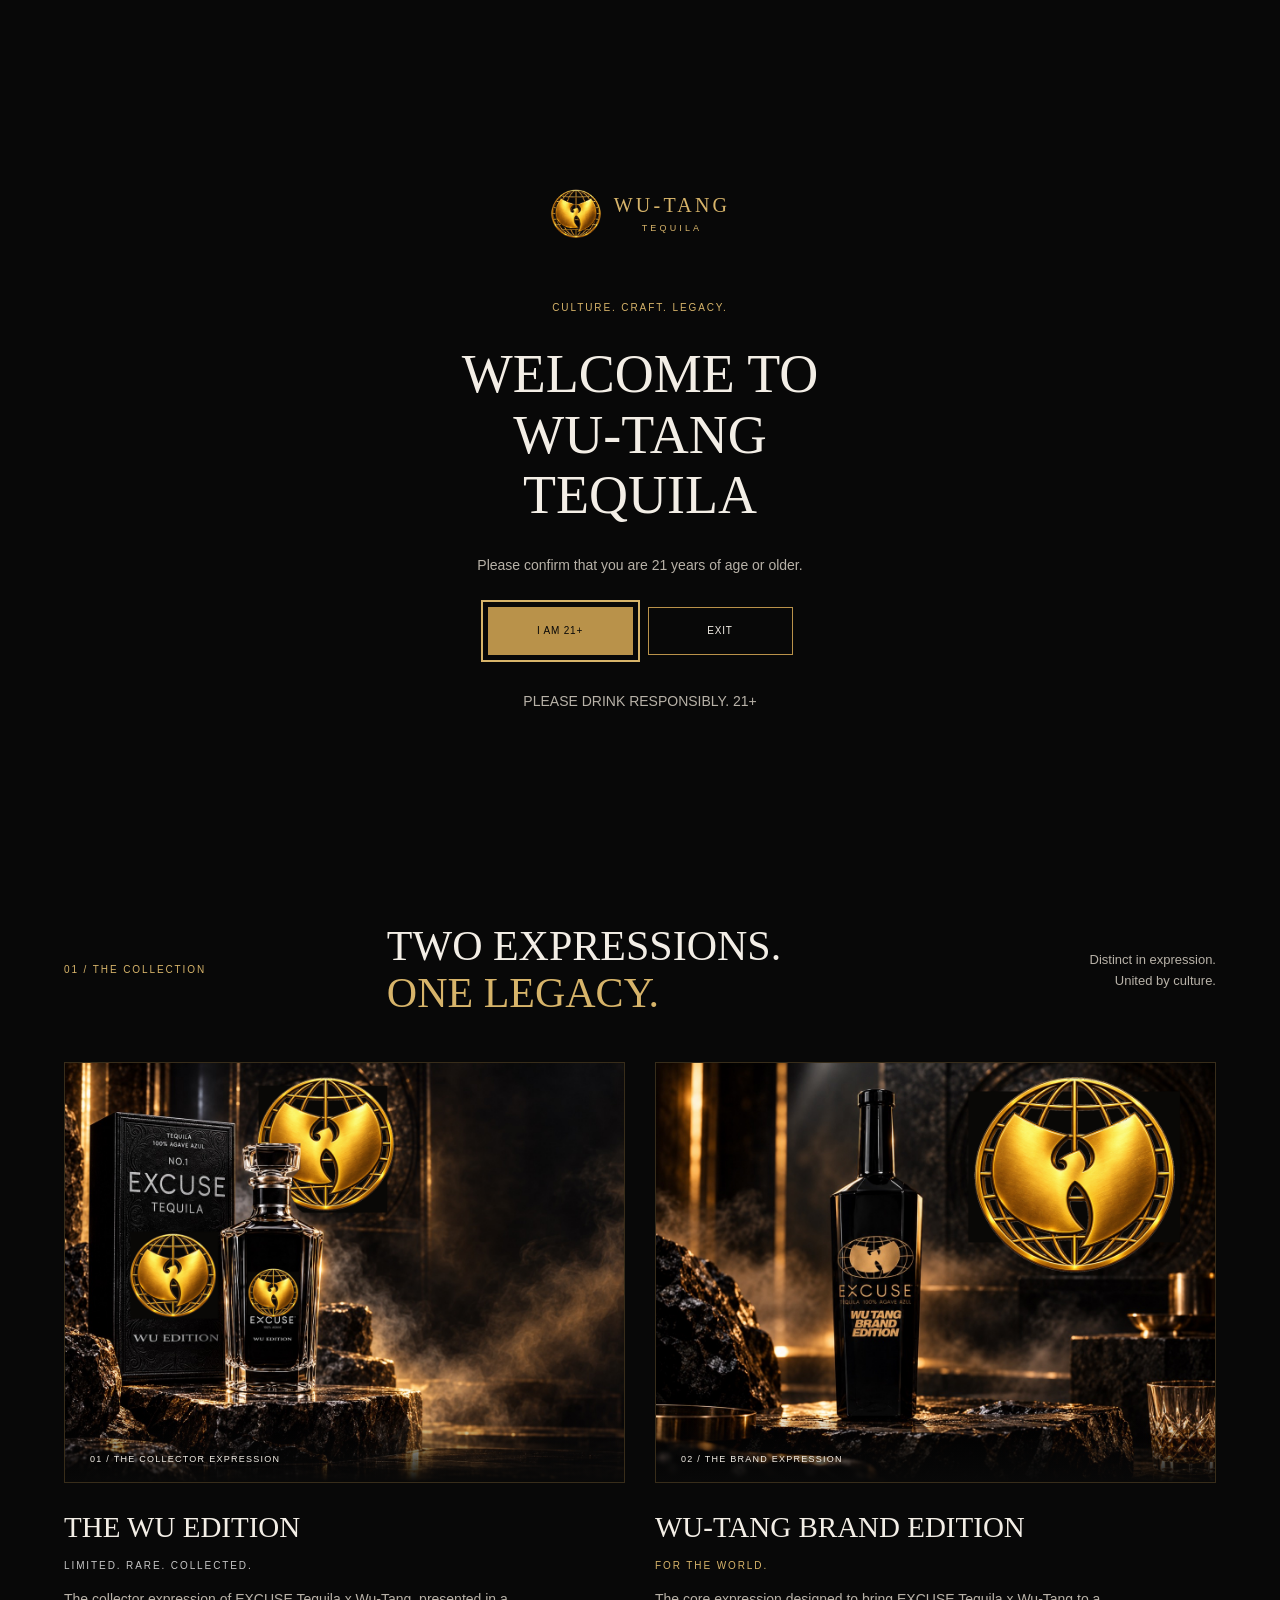
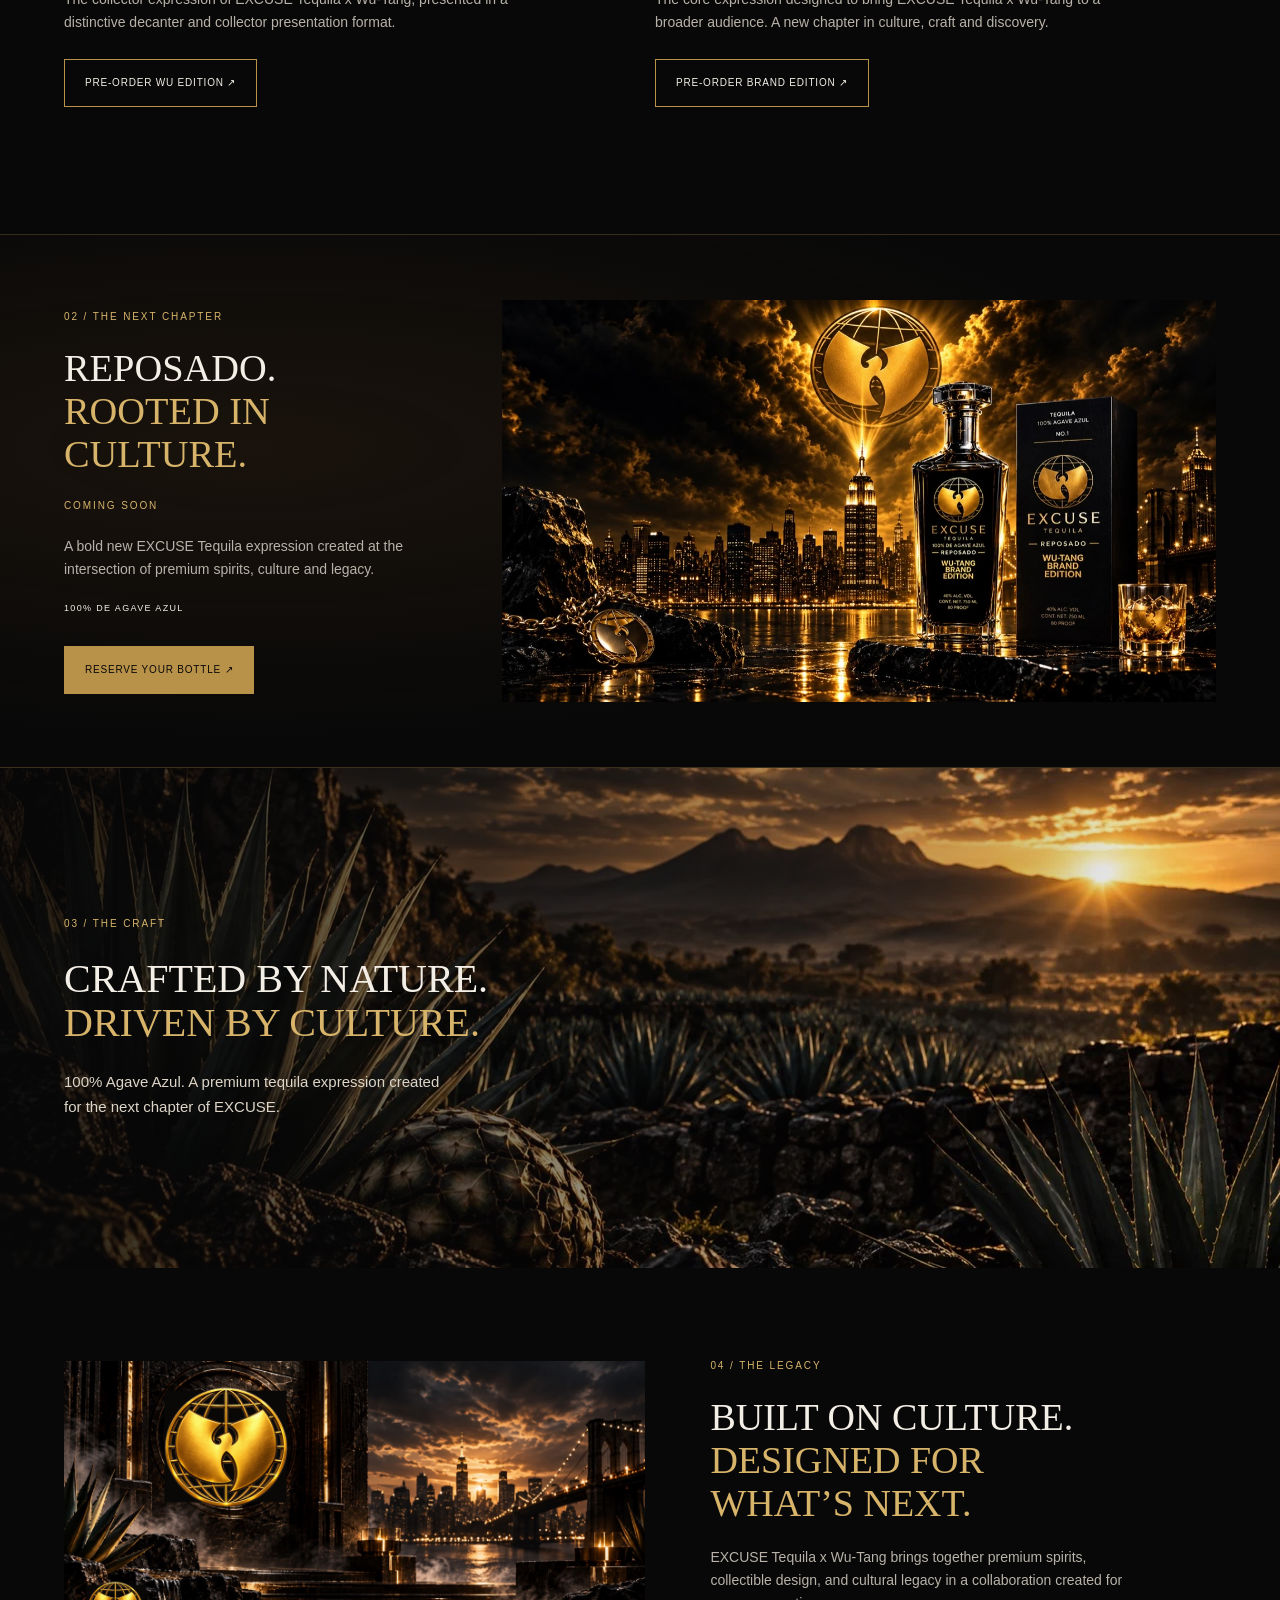
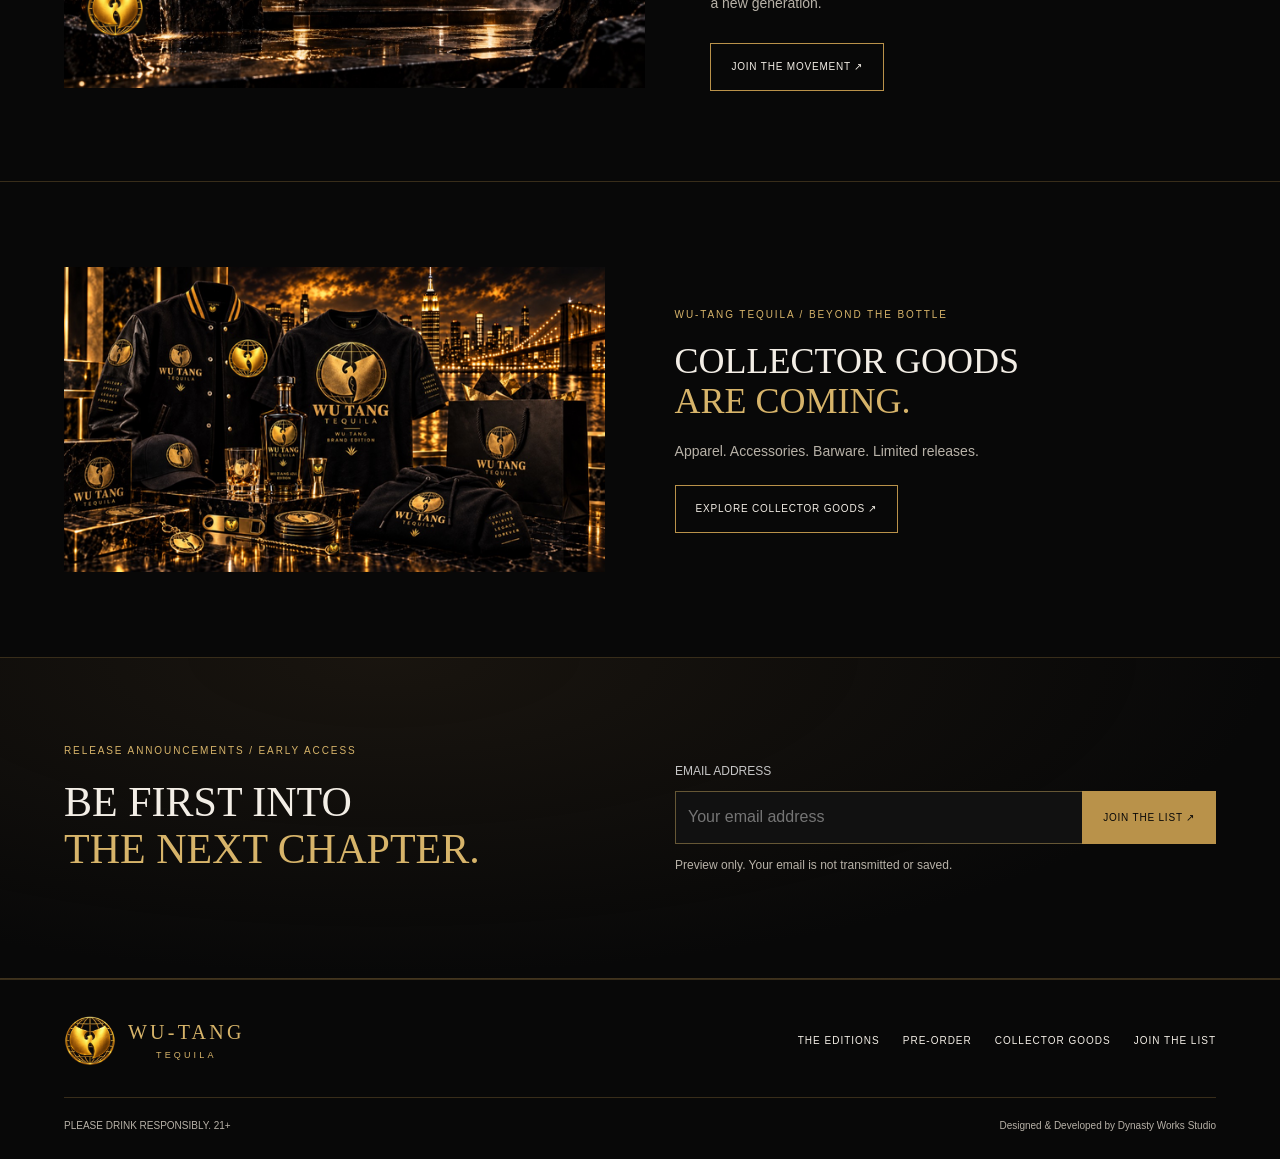
==== commit 6cf20ab6: "Rebuild review images from originals with lossless exports" ====
--- a/index.html
+++ b/index.html
@@ -1,16 +1,16 @@
 <!doctype html>
-<html lang="en"><head><meta charset="UTF-8"><meta name="viewport" content="width=device-width, initial-scale=1"><meta name="theme-color" content="#080808"><title>WU-TANG TEQUILA | Coming Soon</title><meta name="description" content="Discover two EXCUSE Tequila x Wu-Tang editions, the new Reposado chapter, and register for preorder interest and launch updates."><meta property="og:title" content="WU-TANG TEQUILA | Coming Soon"><meta property="og:description" content="Reposado. Rooted in culture. Register for preorder interest and launch updates."><meta property="og:type" content="website"><meta property="og:image" content="https://ernestyearby-svg.github.io/wutang-excuse/nyc-hero.webp"><link rel="preload" as="image" href="hero-desktop-globe-review.webp" media="(min-width: 701px)"><link rel="preload" as="image" href="hero-mobile-globe-review.webp" media="(max-width: 700px)"><link rel="stylesheet" href="styles.css?v=13"><script type="module" src="app.js?v=11"></script></head>
+<html lang="en"><head><meta charset="UTF-8"><meta name="viewport" content="width=device-width, initial-scale=1"><meta name="theme-color" content="#080808"><title>WU-TANG TEQUILA | Coming Soon</title><meta name="description" content="Discover two EXCUSE Tequila x Wu-Tang editions, the new Reposado chapter, and register for preorder interest and launch updates."><meta property="og:title" content="WU-TANG TEQUILA | Coming Soon"><meta property="og:description" content="Reposado. Rooted in culture. Register for preorder interest and launch updates."><meta property="og:type" content="website"><meta property="og:image" content="https://ernestyearby-svg.github.io/wutang-excuse/nyc-hero.webp"><link rel="preload" as="image" href="hero-desktop-globe-review.webp?v=4" media="(min-width: 701px)"><link rel="preload" as="image" href="hero-mobile-globe-review.webp?v=4" media="(max-width: 700px)"><link rel="stylesheet" href="styles.css?v=13"><script type="module" src="app.js?v=11"></script></head>
 <body>
 <dialog id="age-gate" aria-labelledby="age-title"><div class="gate-inner"><span class="wordmark brand-identity" data-brand-identity>WU-TANG<small>TEQUILA</small></span><p class="eyebrow">CULTURE. CRAFT. LEGACY.</p><h2 id="age-title">WELCOME TO<br>WU-TANG TEQUILA</h2><p>Please confirm that you are 21 years of age or older.</p><div class="gate-actions"><button class="button gold" id="enter">I AM 21+</button><button class="button" id="exit">EXIT</button></div><p class="fine">PLEASE DRINK RESPONSIBLY. 21+</p></div></dialog>
 <div id="site"><a class="skip" href="#main">Skip to content</a><header id="header"><a class="wordmark brand-identity" data-brand-identity href="#home" aria-label="WU-TANG TEQUILA home">WU-TANG<small>TEQUILA</small></a><nav aria-label="Main navigation"><a href="#editions">THE EDITIONS</a><button data-reserve>PRE-ORDER</button><a href="collector-goods.html">COLLECTOR GOODS</a><a href="#signup">JOIN THE LIST</a></nav><button id="menu-toggle" aria-label="Open menu" aria-expanded="false" aria-controls="mobile-menu"><span></span><span></span></button></header>
-<main id="main"><section class="hero restored-hero" id="home"><picture><source media="(max-width:700px)" srcset="hero-mobile-globe-review.webp"><img src="hero-desktop-globe-review.webp" width="1280" height="720" fetchpriority="high" alt="EXCUSE collector decanter, presentation box and tall black Brand Edition bottle in golden light"></picture><div class="hero-copy"><p class="eyebrow">WU-TANG TEQUILA</p><h1>MORE THAN<br>TEQUILA.<em>IT’S A MOVEMENT.</em></h1><p class="hero-position">TWO EDITIONS. ONE LEGACY.</p><p class="hero-body">A collector expression and a bold brand edition, united by culture, craft, and legacy.</p><div class="hero-actions"><button class="button gold" data-reserve>PRE-ORDER ↗</button><a class="button" href="#editions">EXPLORE THE EDITIONS</a></div><p class="micro">100% AGAVE AZUL · CULTURE IN EVERY POUR</p></div><div class="hero-caption"><span>COLLECTIBLE SPIRIT. CULTURAL LEGACY.</span><a href="#editions">DISCOVER THE COLLECTION ↓</a></div></section>
+<main id="main"><section class="hero restored-hero" id="home"><picture><source media="(max-width:700px)" srcset="hero-mobile-globe-review.webp?v=4"><img src="hero-desktop-globe-review.webp?v=4" width="1280" height="720" fetchpriority="high" alt="EXCUSE collector decanter, presentation box and tall black Brand Edition bottle in golden light"></picture><div class="hero-copy"><p class="eyebrow">WU-TANG TEQUILA</p><h1>MORE THAN<br>TEQUILA.<em>IT’S A MOVEMENT.</em></h1><p class="hero-position">TWO EDITIONS. ONE LEGACY.</p><p class="hero-body">A collector expression and a bold brand edition, united by culture, craft, and legacy.</p><div class="hero-actions"><button class="button gold" data-reserve>PRE-ORDER ↗</button><a class="button" href="#editions">EXPLORE THE EDITIONS</a></div><p class="micro">100% AGAVE AZUL · CULTURE IN EVERY POUR</p></div><div class="hero-caption"><span>COLLECTIBLE SPIRIT. CULTURAL LEGACY.</span><a href="#editions">DISCOVER THE COLLECTION ↓</a></div></section>
 <section class="section collection" id="editions"><div class="section-heading"><p class="eyebrow">01 / THE COLLECTION</p><h2>TWO EXPRESSIONS.<br><em>ONE LEGACY.</em></h2><p>Distinct in expression.<br>United by culture.</p></div><div class="edition-grid">
-<article><div class="product-image"><img src="wu-edition-globe-review.webp" width="1280" height="960" loading="lazy" alt="WU Edition crystal decanter and silver Wu presentation box"><span>01 / THE COLLECTOR EXPRESSION</span></div><div class="product-copy"><h3>THE WU EDITION</h3><p class="eyebrow silver">LIMITED. RARE. COLLECTED.</p><p>The collector expression of EXCUSE Tequila x Wu-Tang, presented in a distinctive decanter and collector presentation format.</p><button class="button" data-reserve="wu">PRE-ORDER WU EDITION ↗</button></div></article>
-<article><div class="product-image"><img src="brand-edition-globe-review.webp" width="1280" height="960" loading="lazy" alt="Tall black Wu-Tang Brand Edition bottle with gold EXCUSE treatment"><span>02 / THE BRAND EXPRESSION</span></div><div class="product-copy"><h3>WU-TANG BRAND EDITION</h3><p class="eyebrow">FOR THE WORLD.</p><p>The core expression designed to bring EXCUSE Tequila x Wu-Tang to a broader audience. A new chapter in culture, craft and discovery.</p><button class="button" data-reserve="brand">PRE-ORDER BRAND EDITION ↗</button></div></article></div></section>
+<article><div class="product-image"><img src="wu-edition-globe-review.webp?v=4" width="1280" height="960" loading="lazy" alt="WU Edition crystal decanter and silver Wu presentation box"><span>01 / THE COLLECTOR EXPRESSION</span></div><div class="product-copy"><h3>THE WU EDITION</h3><p class="eyebrow silver">LIMITED. RARE. COLLECTED.</p><p>The collector expression of EXCUSE Tequila x Wu-Tang, presented in a distinctive decanter and collector presentation format.</p><button class="button" data-reserve="wu">PRE-ORDER WU EDITION ↗</button></div></article>
+<article><div class="product-image"><img src="brand-edition-globe-review.webp?v=4" width="1280" height="960" loading="lazy" alt="Tall black Wu-Tang Brand Edition bottle with gold EXCUSE treatment"><span>02 / THE BRAND EXPRESSION</span></div><div class="product-copy"><h3>WU-TANG BRAND EDITION</h3><p class="eyebrow">FOR THE WORLD.</p><p>The core expression designed to bring EXCUSE Tequila x Wu-Tang to a broader audience. A new chapter in culture, craft and discovery.</p><button class="button" data-reserve="brand">PRE-ORDER BRAND EDITION ↗</button></div></article></div></section>
 <section class="nyc-feature" id="next-chapter"><div class="nyc-feature-copy"><p class="eyebrow">02 / THE NEXT CHAPTER</p><h2>REPOSADO.<br><em>ROOTED IN CULTURE.</em></h2><p class="eyebrow">COMING SOON</p><p>A bold new EXCUSE Tequila expression created at the intersection of premium spirits, culture and legacy.</p><p class="micro">100% DE AGAVE AZUL</p><button class="button gold" data-reserve="brand">RESERVE YOUR BOTTLE ↗</button></div><picture><source media="(max-width:700px)" srcset="nyc-mobile.webp"><img src="nyc-hero.webp" width="1280" height="720" loading="lazy" alt="New Reposado bottle and box beneath the gold Wu globe above New York"></picture></section>
 <section class="craft" id="craft"><img src="agave.webp" width="1280" height="720" loading="lazy" alt="Agave fields in golden evening light"><div><p class="eyebrow">03 / THE CRAFT</p><h2>CRAFTED BY NATURE.<br><em>DRIVEN BY CULTURE.</em></h2><p>100% Agave Azul. A premium tequila expression created for the next chapter of EXCUSE.</p></div></section>
-<section class="culture section" id="legacy"><div class="culture-art"><img src="legacy-globe-review.webp" width="1280" height="720" loading="lazy" alt="Gold-lit stone architecture overlooking the New York skyline"></div><div class="culture-copy"><p class="eyebrow">04 / THE LEGACY</p><h2>BUILT ON CULTURE.<br><em>DESIGNED FOR<br>WHAT’S NEXT.</em></h2><p>EXCUSE Tequila x Wu-Tang brings together premium spirits, collectible design, and cultural legacy in a collaboration created for a new generation.</p><a class="button" href="#signup">JOIN THE MOVEMENT ↗</a></div></section>
-<section class="goods-teaser section"><a href="collector-goods.html" aria-label="Explore collector goods"><img src="goods-campaign-globe-review.webp?v=2" srcset="goods-campaign-globe-review-640.webp?v=2 640w, goods-campaign-globe-review.webp?v=2 1280w" sizes="(max-width:700px) 100vw, (max-width:1000px) 46vw, 30vw" width="1280" height="720" loading="lazy" alt="WU-TANG TEQUILA collector goods campaign with apparel, accessories and barware"></a><div><p class="eyebrow">WU-TANG TEQUILA / BEYOND THE BOTTLE</p><h2>COLLECTOR GOODS<br><em>ARE COMING.</em></h2><p>Apparel. Accessories. Barware. Limited releases.</p><a class="button" href="collector-goods.html">EXPLORE COLLECTOR GOODS ↗</a></div></section><section class="signup section" id="signup"><div><p class="eyebrow">RELEASE ANNOUNCEMENTS / EARLY ACCESS</p><h2>BE FIRST INTO<br><em>THE NEXT CHAPTER.</em></h2></div><div><form id="signup-form"><label for="signup-email">EMAIL ADDRESS</label><div class="email-row"><input id="signup-email" name="email" type="email" autocomplete="email" placeholder="Your email address" required maxlength="254"><button class="button gold" type="submit">JOIN THE LIST ↗</button></div><p class="fine">Preview only. Your email is not transmitted or saved.</p></form><div id="signup-success" class="success" role="status" hidden><h3>YOU’RE ON THE LIST.</h3><p>We’ll contact you with release, availability and preorder information.</p><p class="fine">Preview complete. No email has been submitted.</p></div></div></section>
+<section class="culture section" id="legacy"><div class="culture-art"><img src="legacy-globe-review.webp?v=4" width="1280" height="720" loading="lazy" alt="Gold-lit stone architecture overlooking the New York skyline"></div><div class="culture-copy"><p class="eyebrow">04 / THE LEGACY</p><h2>BUILT ON CULTURE.<br><em>DESIGNED FOR<br>WHAT’S NEXT.</em></h2><p>EXCUSE Tequila x Wu-Tang brings together premium spirits, collectible design, and cultural legacy in a collaboration created for a new generation.</p><a class="button" href="#signup">JOIN THE MOVEMENT ↗</a></div></section>
+<section class="goods-teaser section"><a href="collector-goods.html" aria-label="Explore collector goods"><img src="goods-campaign-globe-review.webp?v=4" srcset="goods-campaign-globe-review-640.webp?v=4 640w, goods-campaign-globe-review.webp?v=4 1280w" sizes="(max-width:700px) 100vw, (max-width:1000px) 46vw, 30vw" width="1280" height="720" loading="lazy" alt="WU-TANG TEQUILA collector goods campaign with apparel, accessories and barware"></a><div><p class="eyebrow">WU-TANG TEQUILA / BEYOND THE BOTTLE</p><h2>COLLECTOR GOODS<br><em>ARE COMING.</em></h2><p>Apparel. Accessories. Barware. Limited releases.</p><a class="button" href="collector-goods.html">EXPLORE COLLECTOR GOODS ↗</a></div></section><section class="signup section" id="signup"><div><p class="eyebrow">RELEASE ANNOUNCEMENTS / EARLY ACCESS</p><h2>BE FIRST INTO<br><em>THE NEXT CHAPTER.</em></h2></div><div><form id="signup-form"><label for="signup-email">EMAIL ADDRESS</label><div class="email-row"><input id="signup-email" name="email" type="email" autocomplete="email" placeholder="Your email address" required maxlength="254"><button class="button gold" type="submit">JOIN THE LIST ↗</button></div><p class="fine">Preview only. Your email is not transmitted or saved.</p></form><div id="signup-success" class="success" role="status" hidden><h3>YOU’RE ON THE LIST.</h3><p>We’ll contact you with release, availability and preorder information.</p><p class="fine">Preview complete. No email has been submitted.</p></div></div></section>
 </main><footer id="contact"><div class="footer-top"><a class="wordmark brand-identity" data-brand-identity href="#home">WU-TANG<small>TEQUILA</small></a><nav aria-label="Footer navigation"><a href="#editions">THE EDITIONS</a><button data-reserve>PRE-ORDER</button><a href="collector-goods.html">COLLECTOR GOODS</a><a href="#signup">JOIN THE LIST</a></nav></div><div class="footer-bottom"><span>PLEASE DRINK RESPONSIBLY. 21+</span><span>Designed &amp; Developed by Dynasty Works Studio</span></div></footer></div>
 <dialog id="mobile-menu" aria-label="Navigation"><button class="close" id="menu-close" aria-label="Close menu">CLOSE ×</button><p class="eyebrow">EXCUSE TEQUILA x WU-TANG</p><nav><a href="#editions">The editions</a><button data-reserve>Pre-order</button><a href="collector-goods.html">Collector goods</a><a href="#signup">Join the list</a></nav><p class="fine">REPOSADO. ROOTED IN CULTURE.</p></dialog>
 <dialog id="reservation" aria-labelledby="reserve-title"><button class="close" id="reserve-close" aria-label="Close reservation">CLOSE ×</button><div class="reserve-intro"><p class="eyebrow">YOUR NEXT CHAPTER</p><h2 id="reserve-title">RESERVE<br><em>YOUR EDITION.</em></h2><p>Register your preorder interest.</p><p class="fine">Preview reservation only. No payment, purchase or allocation. Details are not transmitted or saved.</p></div><form id="reserve-form"><div class="fields"><label>First Name<input name="firstName" autocomplete="given-name" required maxlength="80"></label><label>Last Name<input name="lastName" autocomplete="family-name" required maxlength="80"></label><label>Email<input name="email" type="email" autocomplete="email" required maxlength="254"></label><label>Mobile Number<input name="phone" type="tel" autocomplete="tel" required pattern="[+0-9\(\) .\-]{7,25}" maxlength="25" title="Enter a phone number with 7–25 characters."></label><label>State<select name="state" autocomplete="address-level1" required><option value="">Select state</option></select></label><label>Zip Code<input name="zip" autocomplete="postal-code" inputmode="numeric" pattern="[0-9]{5}(-[0-9]{4})?" maxlength="10" title="Enter a five-digit ZIP code or ZIP+4." required></label><label>Edition<select name="edition" required><option value="wu">WU Edition</option><option value="brand">Brand Edition</option></select></label><label>Quantity<select name="quantity" required><option>1</option><option>2</option><option>3</option><option>4+</option></select></label></div><label class="check"><input type="checkbox" name="age" required><span>I confirm that I am 21 years of age or older.</span></label><label class="check"><input type="checkbox" name="consent" required><span>I agree to receive updates regarding EXCUSE Tequila availability and release information.</span></label><button class="button gold submit" type="submit">SUBMIT PRE-ORDER INTEREST ↗</button></form><div id="reserve-success" class="success" role="status" tabindex="-1" hidden><p class="eyebrow">PREVIEW CONFIRMATION</p><h3>YOU’RE ON THE LIST.</h3><p>We’ll contact you with release, availability and preorder information.</p><p class="fine">This is a demonstration of the confirmation experience. No details were submitted, and no reservation or follow-up was created.</p><button class="button" id="reserve-done">BACK TO THE PAGE</button></div></dialog>
